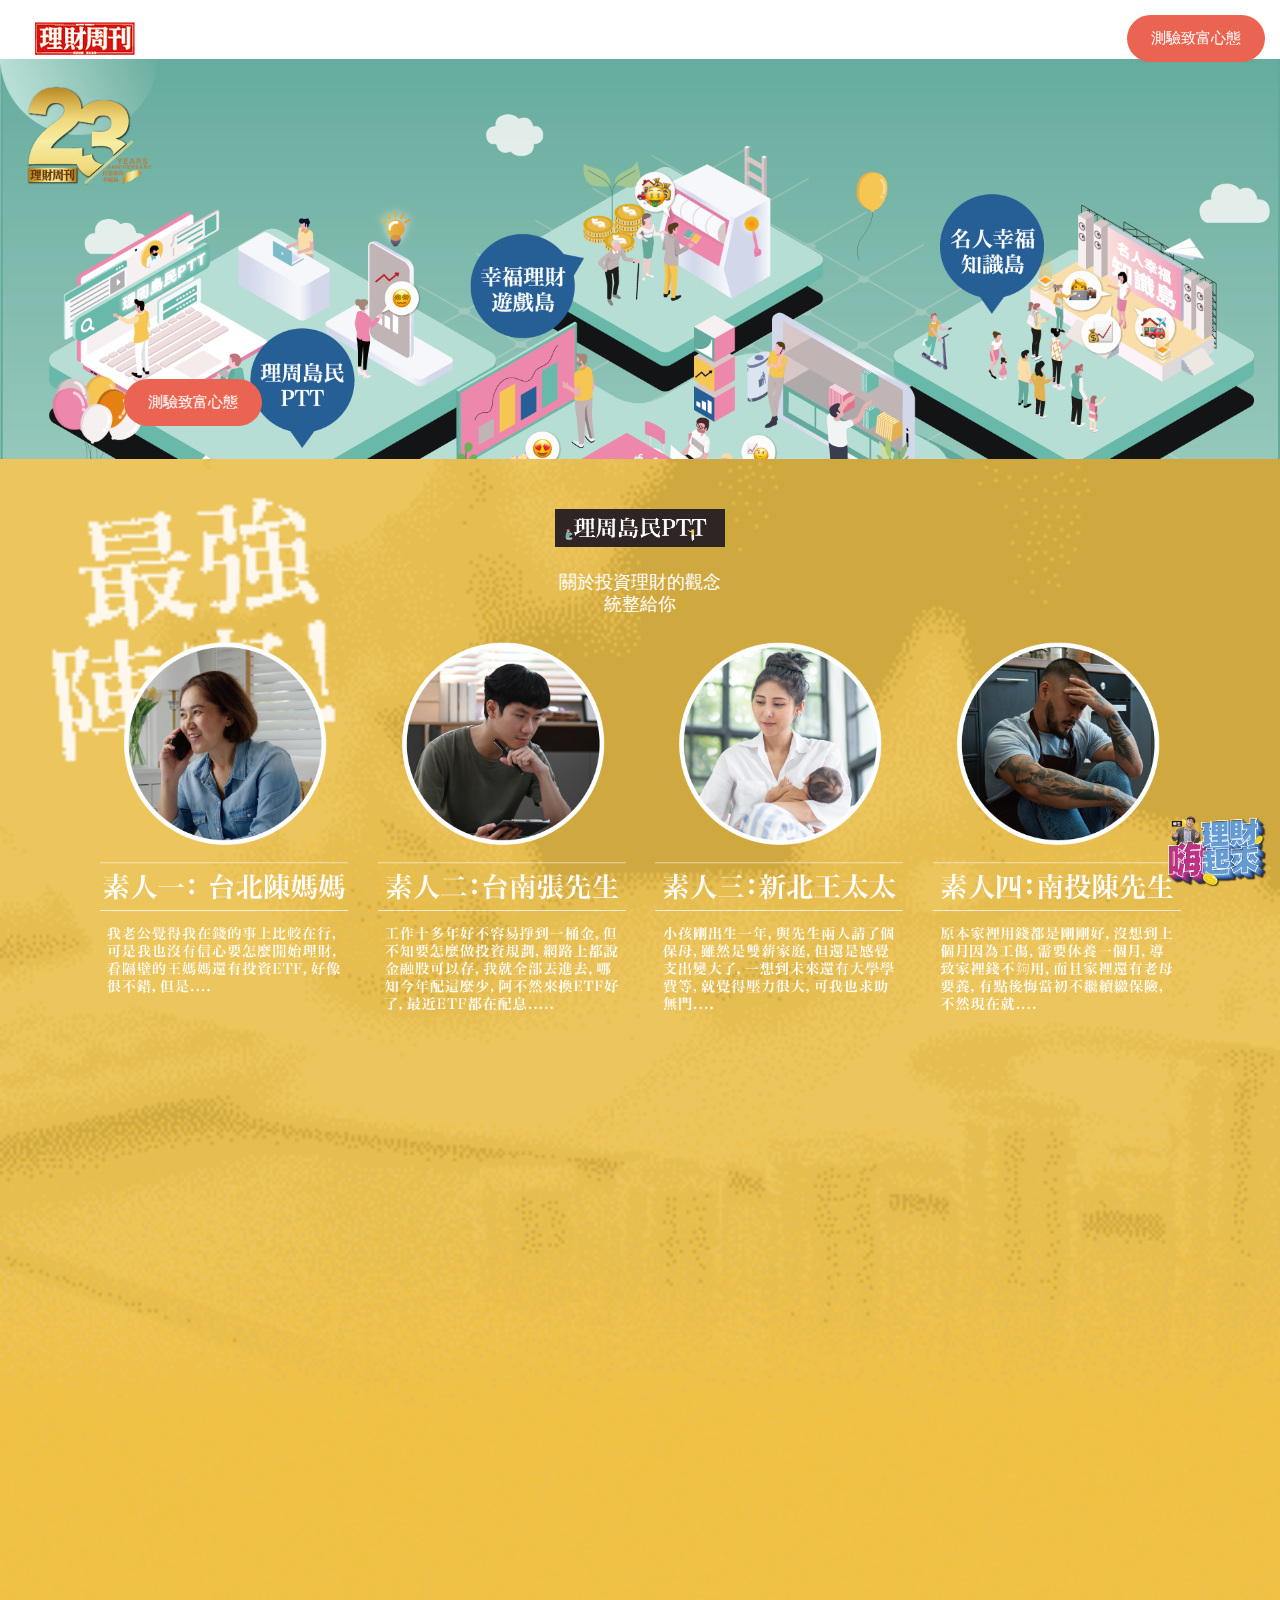
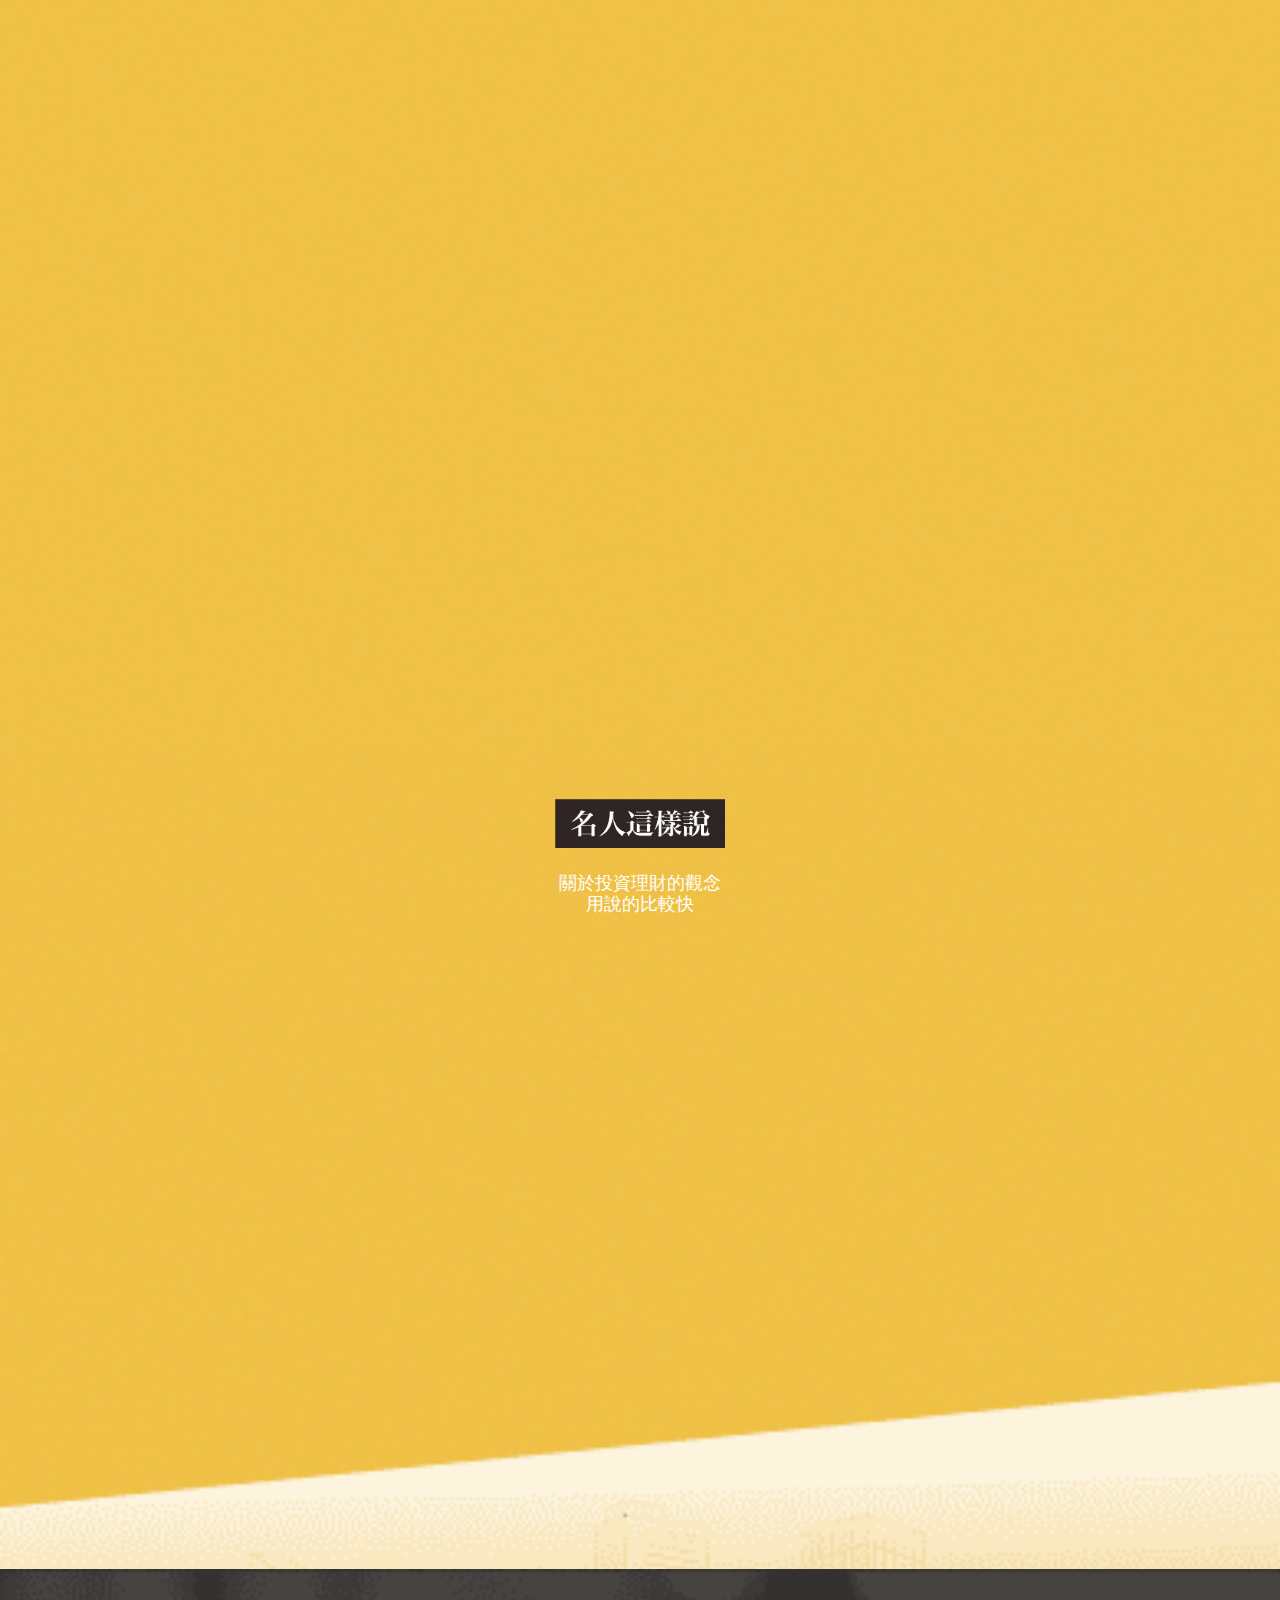
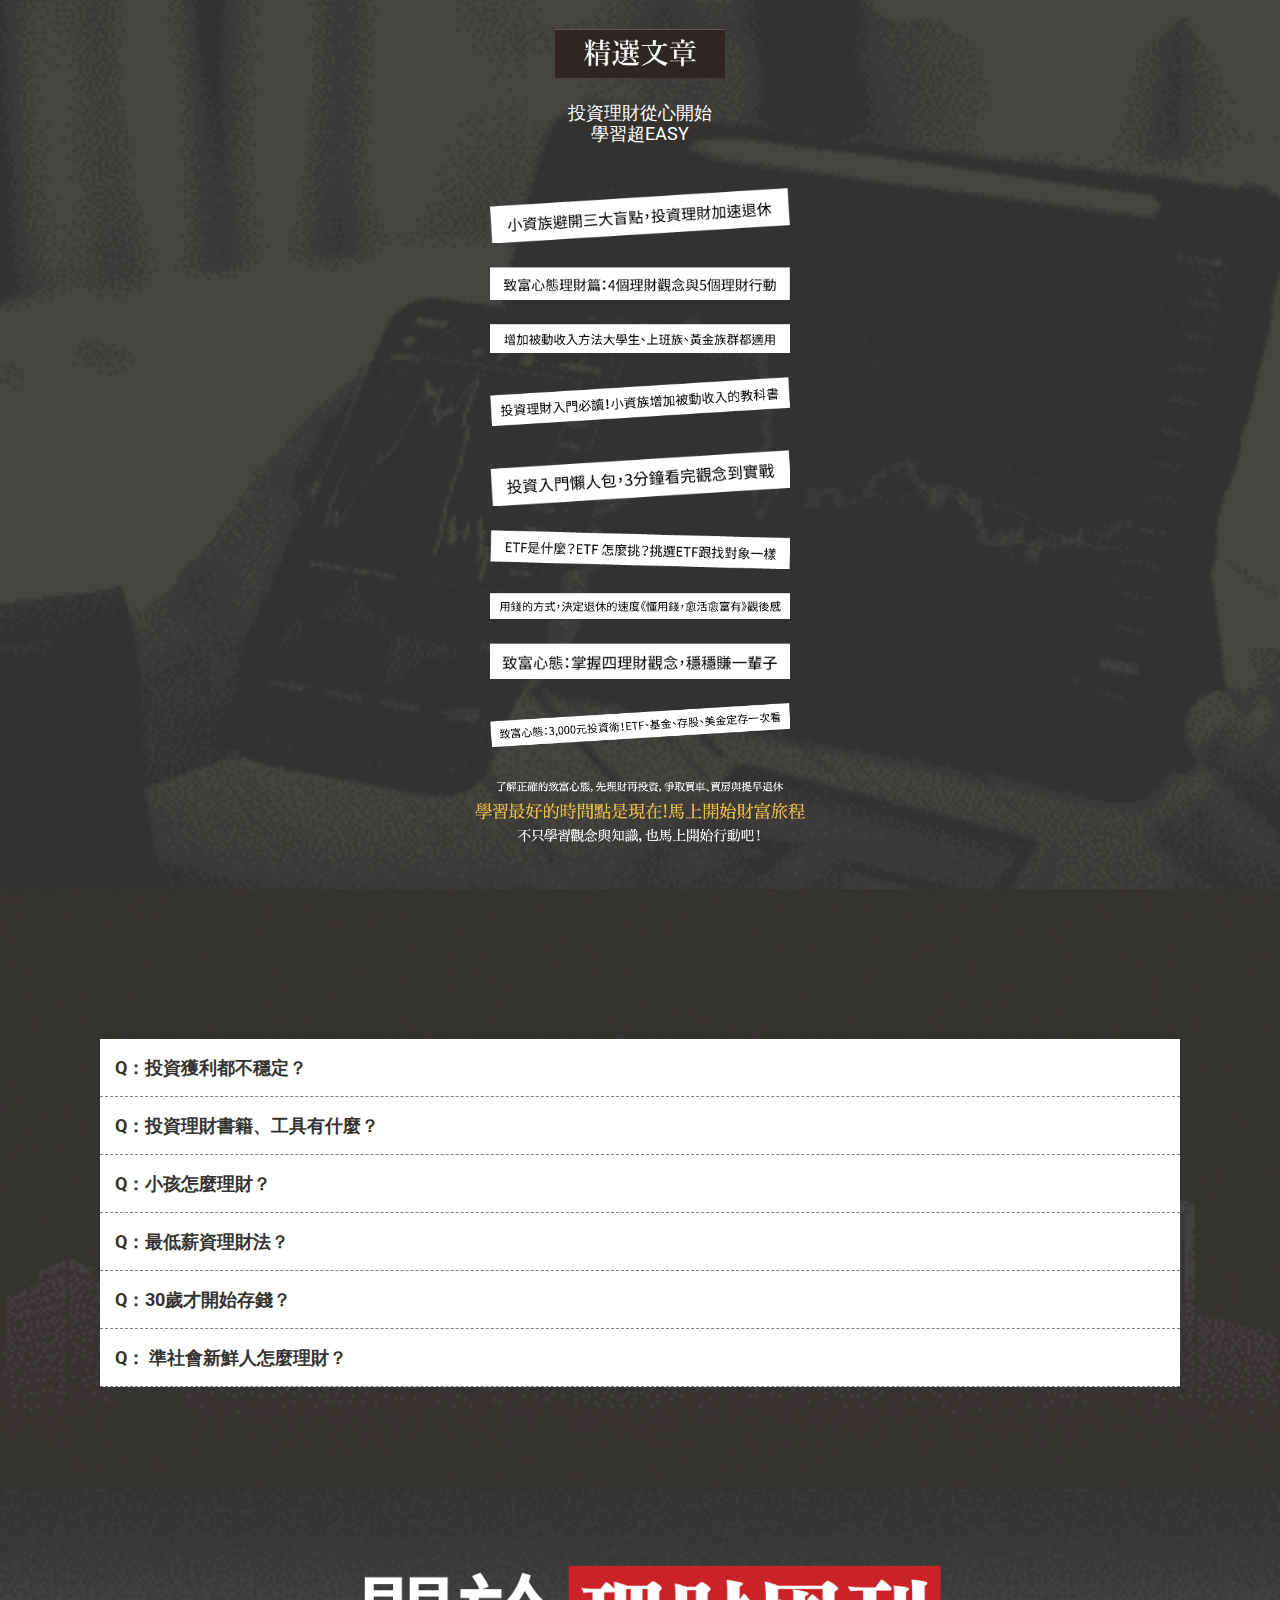
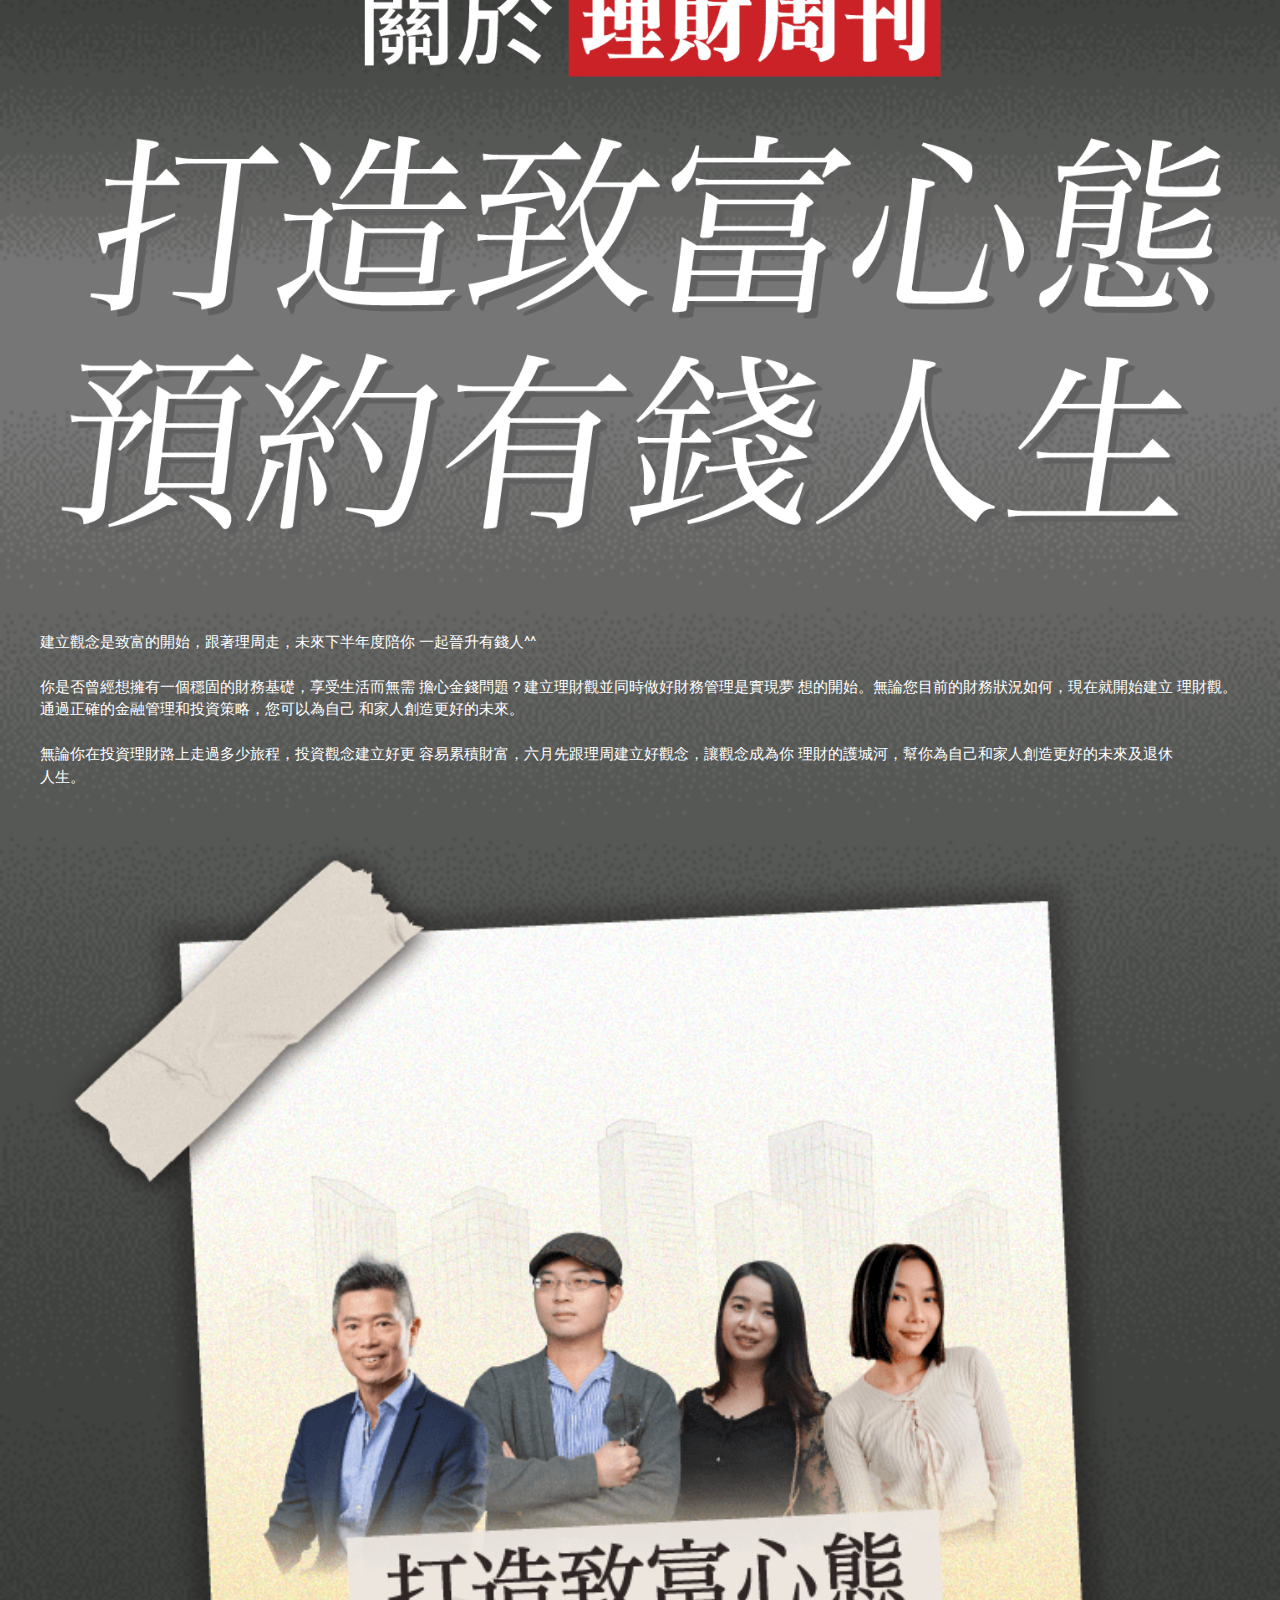
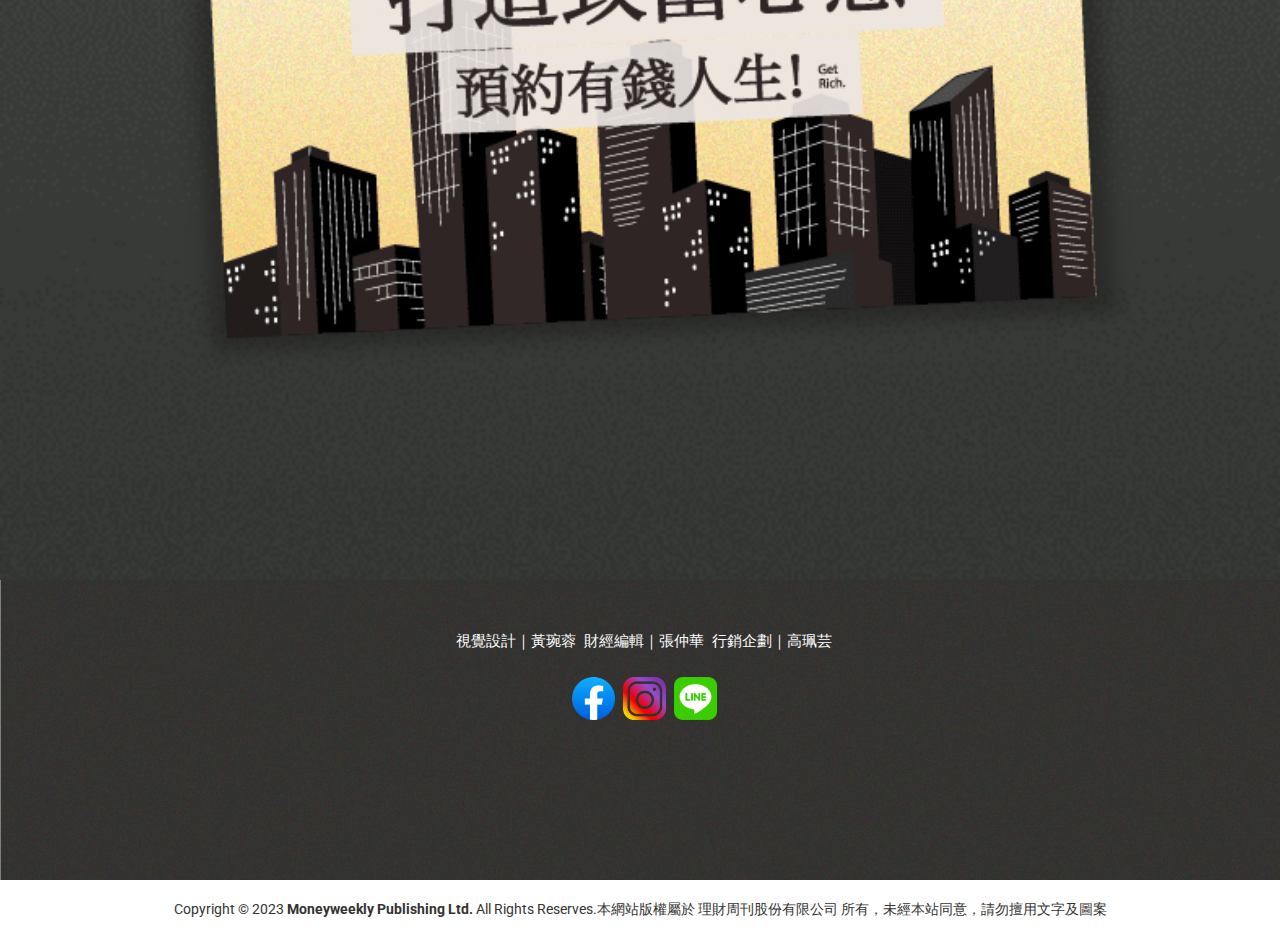
==== 1.html @ 91d164b3 "first commit" ====
<!DOCTYPE html>
<html lang="zxx">

<html lang="zh-Hant-TW">
<head>
   <title>打造致富心態，預約有錢人生｜理財周刊</title>
    <!-- Document Meta
 =====================================-->
 <meta charset="UTF-8">
 <meta http-equiv="content-type" content="text/html; charset=utf-8">
 <meta name="viewport" content="width=device-width, initial-scale=1, maximum-scale=1">
 <meta name="description" content="打造致富心態，跟著理財周刊預約有錢人生！">
 <meta name="keywords" content="致富心態,賺錢,財富,理財周刊,投資,理財,蕾咪,嗚喵,張道麟,綠點財務建築學苑,理財周刊plus,理財嗨起來,華生,財務,被動收入,財務自由,提高收入,加薪,低成本被動收入,賺錢,賺錢方法,2023賺錢,投資,投資理財,Fire族,被動收入類型,主動收入,財務自由,聯盟行銷,股利股息,銀行利息,通貨膨脹,財務自由計算,提早退休,退休金,低門檻,懶人投資法,定期定額,股利,ETF,現金流,Youtube賺錢,IG賺錢,自媒體,財務規劃,稅務規劃,理財周刊+,理財周刊,雜誌,財經雜誌,投資理財,產業動態,個人投資,股市,股票,證券,房地產,財經新聞,LifeStyle,品牌故事,電子雜誌,線上課程,斜槓動起來,沙發樂理財,小資族,買房,黃金,貴金屬,美國,選舉,利率,利息,房子,ETF,NFT,數位藝術,虛擬貨幣,比特幣,乙太幣,bitcoin,Ethereum,以太坊">
 <meta property="og:title" content="打造致富心態，預約有錢人生｜理財周刊">
 <meta property="og:url" content="https://www.moneyweekly.com.tw/richman_2023/">
 <meta property="og:description" content="建立觀念是致富的開始，跟著理財周刊走晉升有錢人！ 現在就開始建立理財觀。通過正確的金融管理和投資策略，為自己和家人創造更好的未來及退休人生。">
 <meta property="og:image" content="">
 <meta property="dable:item_id" content="0">
 <meta property="dable:image" content="">
 <meta property="dable:author" content="">
 <meta property="dable:title" content="打造致富心態，預約有錢人生｜理財周刊">
 <meta property="article:section" content="">
 <meta property="article:published_time" content="">
 <link rel="canonical" href="https://www.moneyweekly.com.tw/richman_2023/">

   <!-- Google tag (gtag.js) GA4 -->
   <script async src="https://www.googletagmanager.com/gtag/js?id=G-JPPWSCTQGX"></script>
   <script>
       window.dataLayer = window.dataLayer || [];
       function gtag() { dataLayer.push(arguments); }
       gtag('js', new Date());
       gtag('config', 'G-JPPWSCTQGX');
   </script>
   <link rel="stylesheet" href="assets/css/animate.css">
   <link rel="stylesheet" href="https://pro.fontawesome.com/releases/v5.10.0/css/all.css"
      integrity="sha384-AYmEC3Yw5cVb3ZcuHtOA93w35dYTsvhLPVnYs9eStHfGJvOvKxVfELGroGkvsg+p" crossorigin="anonymous" />
   <link rel="stylesheet" href="assets/bootstarp/bootstrap.min.css">
   <link rel="stylesheet" href="assets/css/super-classes.css">
   <link rel="stylesheet" href="assets/css/style.css">
   <link rel="stylesheet" href="assets/css/mobile.css">
   <link rel="stylesheet" href="assets/css/custom css.css">
   <link rel="stylesheet" href="assets/css/custom-style.css">
   <link rel="stylesheet" href="assets/css/responsive-tabs.css">


</head>

<body>
   <div class="header-and-banner-con w-100">
      <div class="header-and-banner-inner-con overlay-content">
         <header>
            <div class="container">
               <div class="header-con">
                  <nav class="navbar navbar-expand-lg navbar-light p-0" style="position: fixed; top: 0; left: 0; right: 0; z-index: 999;"
                  >
                     <div class="container-fluid" style="margin-left: 20px; margin-top: 15px;">
                        <a class="navbar-brand" href="https://www.moneyweekly.com.tw/"
                           target="_blank"><img src="assets/image/logo-16.png" 
                              height="auto"></a>
                              <button class="navbar-toggler p-0 collapsed" type="button" data-toggle="collapse" data-target="#navbarSupportedContent" aria-controls="navbarSupportedContent" aria-expanded="false" aria-label="Toggle navigation" style="margin-right: 15px; margin-top: 15px;">
                                 <span class="navbar-toggler-icon"></span>
                              </button>                              
                     <div class="collapse navbar-collapse justify-content-end" id="navbarSupportedContent">
                        <ul class="navbar-nav">
                           <li class="nav-item active">
                              <a class="nav-link text-white p-0" href="#01">打造致富心態<span class="sr-only">(current)</span></a>
                           </li>
                           <li class="nav-item">
                              <a class="nav-link text-white p-0" href="#02">名人專訪</a>
                           </li>
                           <li class="nav-item">
                              <a class="nav-link text-white p-0" href="#03">名人這樣說</a>
                           </li>
                           <li class="nav-item">
                              <a class="nav-link text-white p-0" href="#04">精選文章</a>
                           </li>
                           <li class="nav-item">
                              <a class="nav-link text-white p-0" href="#05">理財大哉問</a>
                           </li>
                        </ul>
                        <br>
                        <a href="https://pse.is/4z6x4c" class=" my-2 my-sm-0 contact-btn">測驗致富心態</a>
                     </div>
                  </nav>
               </div>
            </div>
         </header>         
         <div id="01"></div>
         <section class="banner-main-con-mobile" style="width: 300px; height: 400px;">
            <div class="container1">
                     <a href="https://pse.is/4znhuc" class="contact-btn" style="margin-top: 320px; margin-left: 124px;" target="_blank">
                        測驗致富心態
                     </a>
                  </div>
               </div>
            </div>
         </section>
      </div>
   </div>
   <!---header-and-banner-section-->
   <!---名人專訪-->
   <div id="02"></div>
   <section>
      <div class="slider-con-celebrity-mobile w-100" style="background-image: url('assets/image/banner-overlay-img-celebrity-mobile.png');  background-size: 100vw auto; width: auto; height: 1890px;">
         <div class="container">
            <div class="Cyber-Security-right-heading-con d-flex flex-column align-items-center text-center">
               <img src="assets/image/lil_banner.png" alt="名人專訪" class="img-fluid" style="max-width: 170px;"><br>
               <br>
               <h3>關於投資理財的觀念<br>
                  統整給你
               </h3>
            </div>
            <div class="row wow fadeInUp justify-content-center align-items-center">
               <div class="col-lg-3 col-md-6 col-12">
                  <div class="partner-box text-center mb-lg-0 mb-4">
                     <a href="https://pse.is/4zhzwp" target="_blank">
                     <figure class="mb-0">
                        <img src="assets/image/slider-item-img1.png" alt="" class="slider-item">
                     </figure>
                     </a>
                  </div>
               </div>
               <div class="col-lg-3 col-md-6 col-12">
                  <div class="partner-box text-center mb-lg-0 mb-4">
                     <a href="https://pse.is/4yqb39" target="_blank">
                     <figure class="mb-0">
                        <img src="assets/image/slider-item-img2.png" alt="" class="slider-item">
                     </figure>
                     </a>
                  </div>
               </div>
               <div class="col-lg-3 col-md-6 col-12">
                  <div class="partner-box text-center mb-lg-0 mb-4">
                     <a href="https://pse.is/4ypcfg" target="_blank">
                     <figure class="mb-0">
                        <img src="assets/image/slider-item-img3.png" alt="" class="slider-item">
                     </figure>
                     </a>
                  </div>
               </div>
               <div class="col-lg-3 col-md-6 col-12">
                  <div class="partner-box text-center mb-lg-0 mb-4">
                     <a href="https://www.moneyweekly.com.tw/ArticleData/Info/Article/112412" target="_blank">
                     <figure class="mb-0">
                        <img src="assets/image/slider-item-img4.png" alt="" class="slider-item">
                     </figure>
                     </a>
                  </div>
               </div>
            </div>
         </div>
      </div>
   </section>
   <!---名人專訪完-->
   <!---影片區-->
   <div id="03"></div>
   <section >
      <div class="slider-con-video-mobile w-100" style="background-image: url('assets/image/banner-overlay-img-video-mobile.png');  background-size: 100vw auto; width: auto; height: 820px;">
         <div class="container">
            <div class="Cyber-Security-right-heading-con d-flex flex-column align-items-center text-center">
               <img src="assets/image/lil_banner2.png" alt="名人這樣說" class="img-fluid" style="max-width: 170px;"><br>
               <br>
               <h3>關於投資理財的觀念<br>
                  用說的比較快
               </h3>
            </div>
            <div class="row wow fadeInUp d-flex justify-content-center align-items-center" style="padding-top: 20px;">
               <div class="row justify-content-center">
                  <div class="col hidden-sm wow bounceIn" data-wow-delay="0.2s">
                     <div class="videobox">
                        <div class="video_relative">
                           <iframe width="300" height= auto src="https://www.youtube.com/embed/gr8qdjAROyI"
                              frameborder="0"
                              allow="accelerometer; autoplay; clipboard-write; encrypted-media; gyroscope; picture-in-picture; web-share"
                              allowfullscreen></iframe>
                        </div>
                     </div>
                  </div>
               </div>
            </div>
            <div class="row wow fadeInUp d-flex justify-content-center align-items-center" style="padding-top: 40px;">
               <div class="row justify-content-center">
                  <div class="col hidden-sm wow bounceIn" data-wow-delay="0.2s">
                     <div class="videobox">
                        <div class="video_relative">
                           <iframe width="300" height=auto src="https://www.youtube.com/embed/jJd4Su5HmXY"
                              frameborder="0"
                              allow="accelerometer; autoplay; clipboard-write; encrypted-media; gyroscope; picture-in-picture; web-share"
                              allowfullscreen></iframe>
                        </div>
                     </div>
                  </div>
               </div>
            </div>
            <div class="row wow fadeInUp d-flex justify-content-center align-items-center" style="padding-top: 40px;">
               <div class="row justify-content-center">
                  <div class="col hidden-sm wow bounceIn" data-wow-delay="0.2s">
                     <div class="videobox">
                        <div class="video_relative">
                           <iframe width="300" height=auto src="https://www.youtube.com/embed/4v6PrIXnZOw"
                              frameborder="0"
                              allow="accelerometer; autoplay; clipboard-write; encrypted-media; gyroscope; picture-in-picture; web-share"
                              allowfullscreen></iframe>
                        </div>
                     </div>
                  </div>
               </div>
            </div>
         </div>
      </div>
   </section>
      <!---影片區完-->
      <!---精選文章-->
      <div id="04"></div>
      <section>
         <div class="slider-con-article-mobile w-100" style="background-image: url('assets/image/banner-overlay-img-article-mobile.png');  background-size: 100vw auto; width: auto; height: 920px;">
               <div class="container">
                  <div class="Cyber-Security-right-heading-con d-flex flex-column align-items-center text-center" style="	padding-bottom: 10px; padding-top: 10px;">
                     <img src="assets/image/lil_banner3.jpg" alt="精選文章" class="img-fluid" style="max-width: 170px;"><br>
                     <br>
                     <h3> 投資理財從心開始<br>
                        學習超EASY</h3>
                  </div>
                  <div class="Cyber-Security-right-heading-con d-flex flex-column align-items-center text-center" style="padding-top: 25px;">
                     <a class="article-image" href="https://www.moneyweekly.com.tw/ArticleData/Info/Article/112051" target="_blank">
                        <img src="assets/image/new1.png" alt="新手村" class="img-fluid" style="width: 300px"></a><br>
                        <br>
                     <a class="article-image" href="https://www.moneyweekly.com.tw/ArticleData/Info/Article/112412" target="_blank">
                        <img src="assets/image/new2.png" alt="新手村" class="img-fluid" style="width: 300px"></a><br>
                        <br>
                      <a class="article-image" href="https://www.moneyweekly.com.tw/ArticleData/Info/Article/111719" target="_blank">
                        <img src="assets/image/new3.png" alt="新手村" class="img-fluid" style="width: 300px"></a><br>
                        <br>
                     <a class="article-image" href="https://www.moneyweekly.com.tw/ArticleData/Info/Article/112052" target="_blank">
                        <img src="assets/image/middle1.png" alt="小怪關" class="img-fluid" style="width: 300px"></a><br>
                        <br>
                     <a class="article-image" href="https://www.moneyweekly.com.tw/ArticleData/Info/Article/122784" target="_blank">
                        <img src="assets/image/middle2.png" alt="小怪關" class="img-fluid" style="width: 300px"></a><br>
                        <br>
                     <a class="article-image" href="https://www.moneyweekly.com.tw/ArticleData/Info/Article/112281" target="_blank">   
                        <img src="assets/image/middle3.png" alt="小怪關" class="img-fluid" style="width: 300px"></a><br>
                        <br>
                     <a class="article-image" href="https://www.moneyweekly.com.tw/ArticleData/Info/Article/112420" target="_blank">
                        <img src="assets/image/old1.png" alt="魔王關" class="img-fluid" style="width: 300px"></a><br>
                        <br>
                     <a class="article-image" href="https://www.moneyweekly.com.tw/ArticleData/Info/Article/112630" target="_blank">
                        <img src="assets/image/old2.png" alt="魔王關" class="img-fluid" style="width: 300px"></a><br>
                        <br>
                     <a class="article-image" href="https://www.moneyweekly.com.tw/ArticleData/Info/Article/123100" target="_blank">
                        <img src="assets/image/old3.png" alt="魔王關" class="img-fluid" style="width: 300px"></a><br>
                        <br>
                        <img src="assets/image/banner-overlay-img-article-mobile-word.png" alt="魔王關" class="img-fluid" style="width: 330px">
                  </div>
               </div>
         </div>
      </section>
      <!---精選文章完-->


      <!--大哉問-->
      <div id="05"></div>
      <section>
         <div class="slider-con-question-mobile w-100" style="background-image: url('assets/image/banner-overlay-img-question-mobile.png');  background-size: 100vw auto; width: auto; height: 600px;">
            <div class="container">
               <div class="panel-group accordion-style-01" id="accordion-style" style="padding-top: 50px;">
                  <div class="panel">
                     <div class="panel-heading"> <a data-toggle="collapse" data-parent="#accordion-style"
                           href="#question1" aria-expanded="false" class="collapsed">
                           <div class="panel-title panel-title1" style="color: #343331;" >Q：投資獲利都不穩定？<span class="pull-right"><i
                                    class="ion-android-remove"></i></span> </div>
                        </a> </div>
                     <div id="question1" class="panel-collapse collapse in" aria-expanded="false" role="tablist">
                        <div class="panel-body align-title" style="color: #343331;"><b>投資是長期的資產累積，大賺小賠錢是非常正常的，可以調整心態，只要是在對的道路上，就要繼續堅持。
                           投資獲利不穩定可以透過記錄，來發現問題的原因，買進時原因是什麼？並且每季檢討每項投資，當初買進的原因還在嗎？</b></div>
                     </div>
                  </div>
                  <div class="panel">
                     <div class="panel-heading"> <a data-toggle="collapse" data-parent="#accordion-style"
                           href="#question2" aria-expanded="false" class="collapsed">
                           <div class="panel-title panel-title2" style="color: #343331;" >Q：投資理財書籍、工具有什麼？ <span class="pull-right"><i
                                    class="ion-android-add"></i></span> </div>
                        </a> </div>
                     <div id="question2" class="panel-collapse collapse" aria-expanded="false" role="tablist">
                        <div class="panel-body align-title" style="color: #343331;"><b>可以按照NeKo嗚喵的方法挑書，選擇自己喜歡的書開始學習，此外看理財週刊雜誌、YT節目與官網文章都很棒。
                           但蕾咪提醒我們，不要只學習而不行動。透過月收的10%，開始小額投資吧。</b></div>
                     </div>
                  </div>
                  <div class="panel">
                     <div class="panel-heading"> <a data-toggle="collapse" data-parent="#accordion-style"
                           href="#question3" aria-expanded="false" class="collapsed">
                           <div class="panel-title panel-title3" style="color: #343331;" >Q：小孩怎麼理財？ <span class="pull-right"><i
                                    class="ion-android-add"></i></span> </div>
                        </a> </div>
                     <div id="question3" class="panel-collapse collapse" aria-expanded="false" role="tablist">
                        <div class="panel-body align-title" style="color: #343331;"><b>根據張道麟老師的說法，本質上是支出增加，不諱言地直說不是現在就要給小孩最好的一切，天天補一堆才藝班，而是考慮到未來更長期的支出(大學學費)，現在就開始存錢
                           ，小孩是我們的心頭肉，因此支出增加使生活艱困的同時，也別忘記小孩帶來的心靈富足。</b></div>
                     </div>
                  </div>
                  <div class="panel">
                     <div class="panel-heading"> <a data-toggle="collapse" data-parent="#accordion-style"
                           href="#question4" aria-expanded="false" class="collapsed">
                           <div class="panel-title panel-title4" style="color: #343331;" >Q：最低薪資理財法？ <span class="pull-right"><i
                                    class="ion-android-add"></i></span> </div>
                        </a> </div>
                     <div id="question4" class="panel-collapse collapse" aria-expanded="false" role="tablist">
                        <div class="panel-body align-title" style="color: #343331;"><b>最直接的是透過轉職或更好的工作表現，爭取加薪。同時學習投資理財的觀念，等到累積到一定本金
                           再投入市場進行投資，由於資金有限，因此要特別謹慎選擇投資機會，並確保自身具備足夠的知識儲備。</b></div>
                     </div>
                  </div>
                  <div class="panel">
                     <div class="panel-heading"> <a data-toggle="collapse" data-parent="#accordion-style"
                           href="#question5" aria-expanded="false" class="collapsed">
                           <div class="panel-title panel-title5" style="color: #343331;" >Q：30歲才開始存錢？<span class="pull-right"><i
                                    class="ion-android-add"></i></span> </div>
                        </a> </div>
                     <div id="question5" class="panel-collapse collapse" aria-expanded="false" role="tablist">
                        <div class="panel-body align-title" style="color: #343331;"><b>開始存錢的年紀有點晚，因為隨著年紀增長，風險承受力會逐步下降，可以搭配低風險的金融商品來幫你，
                           例如零存整付、好的儲蓄險等，透過這類型較安全的投資工具幫你存錢，最後鼓勵你，只要開始就不嫌晚。</b></div>
                     </div>
                  </div>
                  <div class="panel">
                     <div class="panel-heading"> <a data-toggle="collapse" data-parent="#accordion-style"
                           href="#question6" aria-expanded="false" class="collapsed">
                           <div class="panel-title panel-title6" style="color: #343331;" >Q： 準社會新鮮人怎麼理財？<span class="pull-right"><i
                                    class="ion-android-add"></i></span> </div>
                        </a> </div>
                     <div id="question6" class="panel-collapse collapse" aria-expanded="false" role="tablist">
                        <div class="panel-body align-title" style="color: #343331;"><b>剛踏入社會的新鮮人，起薪可能不高，但是風險承受能力高，因此可以考慮採用股票7成與債券3成的傳統配置，如果不想選股也可以透過
                           定期定額的購買ETF。不過你可能會發現投資金額不高，因此還需要增加薪水來爭取本金更大，並加速複利。</b></div>
                     </div>
                  </div>
               </div>
            </div>
         </div>
         </div>
      </section>
      <!--大哉問-->
      <!--形象頁-->
      <div id="06"></div>
   <section >
      <div class="slider-con-last w-100" style="background-image: url('assets/image/banner-overlay-img-last-mobile.png'); background-size: 100vw auto; width: auto; height: 100%; display: flex; align-items: center; justify-content: center;">
         <div class="words-mobile" style="color: white; text-align: center;">
            <img class="mx-2" src="assets/image/banner-overlay-img-last-mobile-title.png" width="100%" style="padding-top: 40px;">
            <h7 style="font-size: 15px; display: inline-block; text-align: left; padding-top: 40px;">
               建立觀念是致富的開始，跟著理周走，未來下半年度陪你
               一起晉升有錢人^^<br>
               <br>
               你是否曾經想擁有一個穩固的財務基礎，享受生活而無需
               擔心金錢問題？建立理財觀並同時做好財務管理是實現夢
               想的開始。無論您目前的財務狀況如何，現在就開始建立
               理財觀。通過正確的金融管理和投資策略，您可以為自己
               和家人創造更好的未來。<br>
               <br>
               無論你在投資理財路上走過多少旅程，投資觀念建立好更
               容易累積財富，六月先跟理周建立好觀念，讓觀念成為你
               理財的護城河，幫你為自己和家人創造更好的未來及退休<br>
               人生。<br>
            </h7>
            <img class="mx-2" src="assets/image/banner-overlay-img-last-photo.png" width="100%" style="padding-top: 40px;">
         </div>
      </div>
      
   </section>
   <!--形象頁完-->
      <!--製作團隊-->
      <div class="slider-con-team-mobile w-100" style="background-image: url('assets/image/banner-overlay-img-team.png');  background-size: 100vw auto; width: auto; height: 300px;">
         <div class="col-12 text-center d-md-flex justify-content-center">
            <p class="fw-bold mx-2" style="color: white; font-size: 15px;">視覺設計｜黃琬蓉</p>
            <p class="fw-bold mx-2" style="color: white; font-size: 15px;">財經編輯｜張仲華</p>
            <p class="fw-bold mx-2" style="color: white; font-size: 15px;">行銷企劃｜高珮芸</p>
         </div>
         <div class="col-12 text-center d-md-flex justify-content-center mt-2">
            <a href="https://www.facebook.com/moneyweekly.tw/"><img class="mx-2" src="assets/image/icon-FB.png"
                  width="43" height="43" alt="" /></a>
            <a href="https://www.instagram.com/moneyweekly.ig/?igshid=i46z4zzxkr5i"><img class="mx-2"
                  src="assets/image/icon-ig.png" width="43" height="43" alt="" /></a>
            <a href="https://lin.ee/Q0VwsSQ"><img class="mx-2"
                     src="assets/image/icon-line.png" width="43" height="43" alt="" /></a>
         </div>
      </div>
      <!--製作團隊完-->
      <!--浮動式廣告-->
      <div class="fixed-icon-area">
         <a class="advertisement" href="https://www.youtube.com/watch?v=4v6PrIXnZOw" target="_blank">
            <img src="assets/image/ad1.png" width="100">
         </a>
      </div>
      </div>
      </div>
      </div>
   </section>

   <!-- weight-footer-section -->
   <section>
      <div class="footer-con">
         <div class="container overlay-content">
            <div class="row">
               <div class="col-lg-12">
                  <div class="footer-con text-center">
                     <p class="copyright-info text-center">
                        Copyright &copy; 2023 <a href="#" style="color: #343331;"><b>Moneyweekly Publishing Ltd.</b></a> All Rights Reserves.本網站版權屬於
                        理財周刊股份有限公司 所有，未經本站同意，請勿擅用文字及圖案
                     </p>
                  </div>
               </div>
            </div>
         </div>
      </div>
   </section>
   <!-- weight-footer-section -->
   <script src="assets/js/wow.js"></script>
   <script>
      new WOW().init();
   </script>
   <script src="assets/js/jquery-3.6.0.min.js"> </script>
   <script src="assets/js/popper.min.js"> </script>
   <script src="assets/js/bootstrap.min.js"> </script>
   <script src="assets/js/custom-script.js"> </script>
   <script src="assets/js/tabs/js/responsive-tabs.min.js" type="text/javascript"></script>
</body>

</html>
---- assets/css/super-classes.css ----
h1{
    font-size: 66px;
    color: #22202a;
    line-height: 83px;
    font-weight: 900;
}
p{
    font-size: 18px;
    color: #2a282c;
}
h2{
    font-size: 48px;
    line-height: 48px;
    font-weight: 900;
    color: #fff;
}
h3{
    font-size: 18px;
    color: #ffff;
    text-transform: uppercase;
    font-weight: normal;
}
.contact-btn{
    padding: 12px 24px 12px 24px;
    background-color: #eb6452;
    font-size: 15px;
    font-weight: 500;
    border-radius: 29px;
    color: #ffff;
    display: inline-block;
}
.contact-btn:hover{
    background:none;
    color: var(--primary--color);
    box-shadow: 0 0 0 1px inset var(--accent);
}
.overlay-content{
    position: relative;
    z-index: 1;
}
.dots-left-img, .dots-right-img {
    position: relative;
}
.dots-left-img::after{
    content: "";
    background: url(../image/dots-img.png) no-repeat center right;
    position: absolute;
    width: 100%;
    height: 100%;
    top: 0;
    right: 0;
}
.dots-right-img::before {
    content: "";
    background: url(../image/service-dots-img.png) no-repeat left center;
    width: 100%;
    height: 100%;
    position: absolute;
    top: 0;
    left: 0;
}
.bg-overly-img{
    position: relative;
}
.bg-overly-img:after{
    content: "";
    background:url(../image/overly-img.png) no-repeat center;
    background-size: cover;
    position: absolute;
    width: 100%;
    height: 100%;
    top: 0;
}
.list li i{
    position: absolute;
    left: -28px;
    color: var(--secondary--color);
    top: 7px;
}
.slider-item{
    height: 400px;
}
---- assets/css/style.css ----
/*------------------------------------------------------------------
[Master Stylesheet]

Project:    cyber jet
first change:    05/01/2022
-------------------------------------------------------------------*/
/*------------------------------------------------------------------
[Table of contents]

1. Body
2. Header / #header
3. Navigation / #navbar
4. banner section / #banner
5. slider section / #slider
6. information section / #information
7. Effective section / #Effective 
8. Cyber Security section/ #Cyber Security
9. service section / #service
10. Pricing section / #Pricing
11. blog section / #blog
12. get start section / #get start
13. tabs section  / #tabs-section
14. Pricing page css / #Pricing page
15. contact page css / #contact page
16. team page css / #team page css
17. form section / #form
18. weight footer section / #weight footer
19. footer section / #footer
-------------------------------------------------------------------*/
/*------------------------------------------------------------------
# [Color codes]

# primary color: #ffffff
# secondary color: ##0ad3ef
# text color: #eb6452
# accent: #0ad3ef
# blue color:#091650
# light blue color :#122062
# */
/*------------------------------------------------------------------
[Typography]

Body copy:     'Roboto', sans-serif;

-------------------------------------------------------------------*/
@import url('https://fonts.googleapis.com/css2?family=Roboto:wght@400;500;700&display=swap');
@import url('https://fonts.googleapis.com/css2?family=Oswald:wght@500&family=Roboto&display=swap');
@import url('https://fonts.googleapis.com/css2?family=Barlow&family=Oswald:wght@500&family=Roboto&display=swap');
body{
    font-family: 'Roboto', sans-serif;
}
*{
    margin: 0;
    padding: 0;
    box-sizing: border-box;
}
:root{
    --primary--color: #d05646;
    --secondary--color:#edbf13;
    --text-color:#eb6452;
    --accent:#d05646;
    --blue-color:#eb6452;
    --light-blue-color:#edbf13;
  }
/*header-and-banner-sectrion*/
/*navbar-start*/
.nav-item{
    padding: 0 27px;
}
.nav-link{
    font-size: 18px;
    font-weight: 400;
    font-weight: bold;
}
.nav-link:hover{
    color: var(--accent) !important;
}
.header-con .form-inline a{
    text-decoration: none;
}
.nav-item:last-child{
    margin-right: 33px;
}
/*computer*/
/*navbar-start*/
.header-and-banner-con {
    background-color: var(--white-color);
    position: relative;
}

.header-and-banner-con::after {
    content: "";
    background: url(../image/banner-overlay-img.png) no-repeat center;
    background-size: 100% auto; /* Adjusted property */
    width: 100vw;
    height: calc(100vw * (1280 / 1920)); /* Adjusted property */
    position: absolute;
    top: 59px;
}

.header-and-banner-con {
    padding-top: 59px;
}

/*名人專訪*/
.slider-con-celebrity{
    position: relative;
}
.slider-con-celebrity::after {
    background-image: url(../image/banner-overlay-img-celebrity.png) no-repeat center  !important;
    background-size: cover;
    background-repeat: no-repeat;
    width: 100%;
    height: 100%;
    position:absolute;
    top: 0;
  }
.slider-con-celebrity{
    padding-top: 100px;
}
/*名人跟你說*/
.slider-con-celebrity{
    position: relative;
}
.slider-con-celebrity::after {
    background-image: url(../image/banner-overlay-img-video.png) no-repeat center  !important;
    background-size: cover;
    background-repeat: no-repeat;
    width: 100%;
    height: 100%;
    position:absolute;
    top: 0;
  }
.slider-con-celebrity{
    padding-top: 100px;
}
/*精選文章*/
.slider-con-article{
    position: relative;
}
.slider-con-article::after {
    background-image: url(../image/banner-overlay-img-article.png) no-repeat center  !important;
    background-size: cover;
    background-repeat: no-repeat;
    width: 100%;
    height: 100%;
    position:absolute;
    top: 0;
  }
.slider-con-article{
    padding-top: 100px;
}
/*大哉問*/
.slider-con-question{
    position: relative;
}
.slider-con-question::after {
    background-image: url(../image/banner-overlay-img-question.png) no-repeat center  !important;
    background-size: cover;
    background-repeat: no-repeat;
    width: 100%;
    height: 100%;
    position:absolute;
    top: 0;
  }
  .slider-con-question{
    padding-top: 100px;
}
/*製作團隊*/
.slider-con-team{
    position: relative;
}
.slider-con-team::after {
    background-image: url(../image/banner-overlay-img-team.png) no-repeat center  !important;
    background-size: cover;
    background-repeat: no-repeat;
    width: 100%;
    height: 100%;
    position:absolute;
    top: 0;
  }
  .slider-con-team{
    padding-top: 100px;
}
/*mobile*/
/*navbar-start*/
.header-and-banner-con-mobile{
    background-color: var(--white-color);
    position: relative;
}
.header-and-banner-con-mobile::after{
    content: "";
    background: url(../image/banner-overlay-img-mobile.png) no-repeat center;
    background-size: cover;
    width: 100vw;
    position:absolute;
    top: 0;
}
.header-and-banner-con-mobile{
    padding-top: 60px;
}
/*名人專訪*/
.slider-con-celebrity-mobile{
    position: relative;
}
.slider-con-celebrity-mobile::after {
    background-image: url(../image/banner-overlay-img-celebrity-mobile.png) no-repeat center  !important;
    background-size: cover;
    background-repeat: no-repeat;
    width: 100%;
    height: 100%;
    position:absolute;
    top: 0;
  }
  .slider-con-celebrity-mobile{
    padding-top: 50px;
}
/*名人跟你說*/
.slider-con-video-mobile{
    position: relative;
}
.slider-con-video-mobile::after {
    background-image: url(../image/banner-overlay-img-video-mobile.png) no-repeat center  !important;
    background-size: cover;
    background-repeat: no-repeat;
    width: 100%;
    height: 100%;
    position:absolute;
    top: 0;
  }
.slider-con-video-mobile{
    padding-top: 50px;
}
/*精選文章*/
.slider-con-article-mobile{
    position: relative;
}
.slider-con-article-mobile::after {
    background-image: url(../image/banner-overlay-img-article-mobile.png) no-repeat center  !important;
    background-size: cover;
    background-repeat: no-repeat;
    width: 100%;
    height: 100%;
    position:absolute;
    top: 0;
  }
.slider-con-article-mobile{
    padding-top: 50px;
}
/*大哉問*/
.slider-con-question-mobile{
    position: relative;
}
.slider-con-question-mobile::after {
    background-image: url(../image/banner-overlay-img-question-mobile.png) no-repeat center  !important;
    background-size: cover;
    background-repeat: no-repeat;
    width: 100%;
    height: 100%;
    position:absolute;
    top: 0;
  }
  .slider-con-question-mobile{
    padding-top: 100px;
}
/*製作團隊*/
.slider-con-team-mobile{
    position: relative;
}
.slider-con-team-mobile::after {
    background-image: url(../image/banner-overlay-img-team-mobile.png) no-repeat center  !important;
    background-size: cover;
    background-repeat: no-repeat;
    width: 100%;
    height: 100%;
    position:absolute;
    top: 0;
  }
  .slider-con-team-mobile{
    padding-top: 50px;
}
/*banner-section-start*/
.banner-heading h1 {
    margin-bottom: 14px;
}
.banner-right-con{
    position: relative;
    right: 18%;
    top: -8px;
}
.contact-banner-btn:hover{
    box-shadow: 0 0 0 1px inset #ecba1f !important;
}
.banner-content P{
    color: #f1b6b0;
}
.banner-main-con{
    padding-top: 590px;
    padding-left: 400px;
    overflow: hidden;
}
.banner-heading h1{
    margin-bottom: 14px;
}
.banner-content p{
    margin-bottom: 38px;
    margin-right: 36px;
}
.banner-btn a{
    text-decoration: none;
}
.contact-banner-btn{
    background: #f1b6b0;
    margin-left: 12px;
}

/*banner-section-end*/
/*header-and-banner-sectrion*/
/*slider-section*/
.slider-con{
    background:transparent;
    padding-top: 70px;
    padding-bottom: 93px;
    overflow: hidden;
}
.partner-box{
    background: transparent;
    width: 100%;
}
.slider-heading h2{
    margin-bottom: 40px;
}
.partner-box:hover{
    background:none;
}
.partner-box:hover figure img{
    transition: transform 0.5s  ease-in-out;
}
/*slider-section*/
/*information-main-section*/
.informationmain-con{
    background: var(--white-color);
    padding-top:90px;
    padding-bottom:120px;
    position: relative;
    overflow: hidden;
}
.informationmain-right-con{
    padding-top: 30px;
}
.informationmainleft-sec-img img{
    margin-left: -115px;
}
.informationmain-right-heading h2{
    line-height: 62px;
    margin-bottom: 18px;
}
.informationmain-right-heading h5{
    margin-bottom: 14px;
}
.informationmain-right-content p{
    margin-bottom: 24px;
}
.informationmain-right-content ul li{
    position: relative;
    list-style: none;
    margin-left: 27px;
    font-size: 18px;
    line-height: 32px;
    color: var(--text-color);
}
/*information-main-section*/
/*Effective-section*/
.Effective-con{
    background:#122062 ;
    padding: 120px 0;
    overflow: hidden;
}
.Effective-sec-heading h2{
    padding: 0 100px 0 90px;
    line-height: 56px;
    margin-bottom: 36px;
}
.Effective-sec-item{
    background: #16256e;
    padding:45px 30px 32px 30px;
    border-radius: 15px;
    border: 1px solid transparent;
}
.Effective-sec-item img{
    transition: transform 0.5s  ease-in-out;
}
.Pricing-box-con img{
    transition: transform 0.5s  ease-in-out;
}
.tab-sec-img img{
    transition: transform 0.5s  ease-in-out;
}
#tsum-tabs [id^="tab"] + label img{
    transition: transform 0.5s  ease-in-out;
}
.Effective-sec-item:hover figure img,
.partner-box:hover figure img,
.Pricing-box-con:hover figure img,
.tab-sec-img img:hover,
#tsum-tabs [id^="tab"]:hover + label img
{
    transform: translateY(-10px);
}
.Effective-sec-item-img figure,
#tsum-tabs label img{
    margin-bottom: 11px;
}
.Effective-sec-item:hover{
    border-color: var(--accent);
}
.Effective-sec-heading h5{
    margin-bottom: 18px;
}
.Effective-sec-item-title h4,
.Effective-sec-item-title span{
    font-size: 19px;
    line-height: 28px;
    color: var(--primary--color);
    padding: 14px 70px 11px 0;
    letter-spacing: 0.5px;
}
.Effective-sec-item-title p{
    line-height: 26px;
}
.Effective-link a{
    text-decoration: none;
    margin-top: 50px;
}
/*Effective-section*/

/*service-main-con*/
.service-main-con {
    position: relative;
    overflow: hidden;
}
.service-main-left-top-con{
    padding-right: 20px;
}
.service-main-left-top-con{
    background: var(--blue-color);
}
.service-main-left-con{
    padding: 120px 0;
}
.service-skill-sttaf-con{
    margin-top: 40px;
}
.service-main-right-con{
    background: url(../image/service-right-bg-img.png) no-repeat center right;
    background-size: cover;
    height: 100%;
}
.service-main-left-con h2{
    line-height: 60px;
    margin-bottom: 20px;
}
.service-main-left-con h5{
    margin-bottom: 16px;
}
.service-main-left-con p{
    margin-bottom: 14px;
}
.service-box-content{
     position: absolute;
    z-index: 1;
    right: 0;
    bottom: 0; 
    background: var(--accent);
    padding: 47px 43px 48px 42px;
    width: 25%;
    border-top-left-radius: 15px;
    color: var(--primary--color);
}
.service-left-con h2{
    line-height: 60px;
    margin-bottom: 20px;
}
.service-box-content figure{
    margin-bottom: 22px;
}
.service-box-content h6{
    font-size: 20px;
    line-height: 20px;
    margin-bottom: 10px;
}
.service-box-content p{
    line-height: 26px;
    color: var(--primary--color);
    margin-bottom: 18px;
}
.service-box-content a{
    text-decoration: none;
    font-size: 18.5px;
    line-height: 18px;
    color: var(--primary--color);
}
.service-box-content a .fas{
    font-size: 14px;
}
.service-left-con h5{
    font-size: 18.5px;
    margin-bottom: 17px;
}
.service-left-con p:nth-child(3){
    margin-bottom: 12px;
}
.service-left-con p:last-child{
    padding-right: 22px;
    margin-bottom: 40px;
}
.service-skill-sttaf-item-title{
    width: 128px;
    height: 128px;
}
.service-skill-sttaf-item-con{
    color: var(--primary--color);
}
.service-skill-sttaf-item-title h4{
    font-size: 36px;
    font-family: 'Oswald', sans-serif;
}
.service-skill-sttaf-item-heading h3{
    font-size: 20px;
    font-weight: 900;
    margin-top: 26px;
}
.service-box-content a:hover{
    color:var(--light-blue-color);
}
.circle-wrap {
    width: 128px;
    height: 128px;
      border:2px solid #26388a;
      border-radius: 50%;
  }

  .circle-wrap .circle .mask,
  .circle-wrap .circle .fill {
      width: 128px;
      height: 128px;
      position: absolute;
      border-radius: 50%;
      top: 0;
  }

  .circle-wrap .circle .mask {
      clip: rect(0px, 150px, 150px, 74px);
  }

  .circle-wrap .circle .mask .fill {
      clip: rect(0px, 75px, 150px, 0px);
      border:2px solid #09d2ee;
  }

  .circle-wrap.firstPercentage .circle .mask.full,
  .circle-wrap.firstPercentage .circle .fill {
      animation: firstPercentage ease-in-out 4s forwards;
  }

  .circle-wrap.secondPercentage .circle .mask.full,
  .circle-wrap.secondPercentage .circle .fill {
      animation: secondPercentage ease-in-out 4s forwards;
  }

  .circle-wrap.thirdPercentage .circle .mask.full,
  .circle-wrap.thirdPercentage .circle .fill {
      animation: thirdPercentage ease-in-out 4s forwards;
  }
  @keyframes firstPercentage {
      0% {
          transform: rotate(0deg);
      }
      100% {
          transform: rotate(160deg);
      }
  }

  @keyframes secondPercentage {
      0% {
          transform: rotate(0deg);
      }
      100% {
          transform: rotate(140deg);
      }
  }

  @keyframes thirdPercentage {
      0% {
          transform: rotate(0deg);
      }
      100% {
          transform: rotate(130deg);
      }
  }

  @keyframes fadeIn {
      0% {
          opacity: 0;
      }
      100% {
          opacity: 1;
      }
  }
.static-txt{
    font-size: 22px;
    top: -5px;
    right: -8px;
    line-height: 22px;
}
.static-txt2{
    font-size: 36px;
    line-height: 28px;
    font-family: 'Oswald', sans-serif;
}
/*service-main-con*/
/*Pricing-con*/
.Pricing-con{
    background:var(--blue-color);
    padding: 120px 0;
    position: relative;
    overflow: hidden;
}
.Pricing-box-con{
    background: #16256e;
    border-radius: 15px;
    padding: 52px 45px 60px 45px;
    border: 1px solid transparent;
}
.Pricing-box-con:hover{
    border-color: var(--accent);
}
.Pricing-title h2{
    margin-bottom: 40px;
}
.Pricing-box-link a{
    padding: 12px 33px 10px 33px;
    text-decoration: none;
}
.Pricing-box-heading h4{
    font-size: 20px;
    line-height: 20px;
    margin-bottom: 20px;
    color: var(--primary--color);
}
.Pricing-box-heading h2{
    margin-bottom: 12px;
    color: var(--accent);
    font-family: 'Oswald', sans-serif;
}
.Pricing-box-img figure{
    margin-bottom: 38px;
    margin-left: 10px;
}
.Pricing-box-heading p{
    margin-bottom: 19px;
    font-size: 16px;
    line-height: 26px;
}
.Pricing-box-list ul{
    margin-bottom: 26px;
}
.Pricing-box-list ul li{
    font-size: 18px;
    line-height: 34px;
    color: #7c8cce;
    position: relative;
    margin-left: 30px;
}
/*Pricing-con*/
/*blog-post-con*/
.blog-post-con{
    background: var(--blue-color);
    padding-bottom: 174px;
    overflow: hidden;
}
.blog-post-heading h5{
    margin-bottom: 22px;
}
.blog-post-heading h2{
    margin-bottom: 39px;
}
.blog-post-item-title a{
    text-decoration: none;
}
.blog-post-item-title a h4{
    font-size: 28px;
    line-height: 39px;
    color: var(--primary--color);
    padding-right: 94px;
}
.blog-post-item-title h6{
    font-size: 16px;
    line-height: 26px;
    color: #c4c3c3;
    margin-bottom: 11px;
}
.blog-post-item-title-link{
    font-size: 18px;
    color: var(--primary--color);
}
.blog-post-item-title-link:hover{
    color: var(--accent);
}
.blog-post-item-img{
    position: relative;
}
.blog-post-item-title{
    position: absolute;
    bottom: 35px;
    left: 44px;
}
.blog-post-item-title-link i{
    font-size: 14px;
}
.blog-post-item-img a figure img {
    transition: all .4s ease;
}
.blog-post-item{
    overflow: hidden;
    border-radius: 8px;
}
.blog-post-item .blog-post-item-img a figure img:hover {
    transform: scale(1.05) rotate(2deg);
}
/*blog-post-con*/
/*get-start-con*/
.get-start-con{
    background: #122062;
    padding: 120px 0;
}
.get-start-title h1{
    padding: 0 150px;
    margin-bottom: 30px;
}
.get-start-link a{
    text-decoration: none;
    padding: 15px 50px 14px 50px;
}
/*get-start-con*/
/*form-main-con*/
.form-main-con{
    background: var(--blue-color);
    padding: 120px 0;
    overflow: hidden;
}
.form-title-con h2{
    margin-bottom: 44px;
}
.form-inner-con input,
.form-inner-con textarea{
   width: 100%;
    border: 1px solid #1f327c;
    background: transparent;
    padding: 10px 24px 10px 22px;
    border-radius: 6px;
    font-size: 16px;
    line-height: 36px;
    color: var(--primary--color);
}
.form-inner-con input:hover,
.form-inner-con textarea:hover{
    border-color: var(--accent);
}
.form-inner-con input:focus,
.form-inner-con textarea{
    outline: none;
    background: none;
}
.form-inner-con input::placeholder,
.form-inner-con textarea::placeholder{
    font-size: 16px;
    color: #f1b6b0;
}
.form-inner-con textarea{
    margin:30px 0 44px 0;
    height: 140px;
    resize: none;
}
.form-inner-con button{
    padding: 15px 56px 14px 57px;
    border: none;
    cursor: pointer;
}
.Map-main-con{
    overflow: hidden;
}
/*form-main-con*/
/*weight-footer-main-con*/
.weight-footer-main-con{
    background: #122062;
    overflow: hidden;
}
.weight-footer-item-con{
    padding: 112px 0;
}
.weight-footer-item-img figure{
    margin-bottom: 24px;
}
.weight-footer-item-title h3{
    font-size: 20px;
    line-height: 28px;
    color: var(--primary--color);
    margin-bottom: 18px;
}
.weight-footer-item-form-input input{
    width: 88%;
    background: transparent;
    border: none;
    font-size: 16px;
    line-height: 36px;
    color: var(--primary--color);
}
.weight-footer-item-form-input input:focus{
    outline: none;
}
.weight-footer-item-form-input input::placeholder{
    font-size: 16px;
    color: #7c8cce;
}
.weight-footer-item-form-input{
    border: 1px solid #1f327c;
    border-radius: 6px;
    padding: 10px 16px 10px 22px;
    margin-bottom: 18px;
}
.weight-footer-item-form-input button{
    background: transparent;
}
.weight-footer-item-form-input button:focus{
    outline: none;
}
.weight-footer-item-form-input:hover{
    border-color: var(--accent);
}
.weight-footer-item-link a{
    text-decoration: none;
}
.weight-footer-item-link ul li,
.weight-footer-item-content p{
    line-height: 30px;
    margin-bottom: 10px;
    font-size: 16px;
    color: var(--text-color);
}
.weight-footer-item-link ul li a{
    color: var(--text-color);
}
.weight-footer-item-content p{
    padding-right: 24px;
    margin-bottom: 7px;
}
.social-icon-list li{
    margin-top: 10px;
    margin-right:20px;
}
.weight-footer-item-content a i{
    font-size: 13px;
    color: #ec6157;
}
.checkbox-details,
.footer-con p{
    font-size: 14px;
    color: #343331;
}

.footer-con p{
    margin: 19px 0;
}
.weight-footer-item-link a p:hover,
.weight-footer-item-content a i:hover{
    color: var(--accent);
}
.weight-footer-item-link{
    display: inline-block;
}
.form-group input {
    display: none;
  }  
  .form-group label {
    position: relative;
  }  
  .form-group label:before {
    content:'';
    -webkit-appearance: none;
    background-color: transparent;
    border: 2px solid var(--accent);
    box-shadow: 0 1px 2px rgba(0, 0, 0, 0.05), inset 0px -15px 10px -12px rgba(0, 0, 0, 0.05);
    padding: 8px;
    display: inline-block;
    position: relative;
    vertical-align: middle;
    cursor: pointer;
    margin-right: 10px;
    border-radius: 4px;
  }
  .weight-footer-item-form-input button{
      cursor: pointer;
  }
  .form-group input:checked + label:after {
    content: '';
    display: block;
    position: absolute;
    top: 2px;
    left: 7px;
    width: 6px;
    height: 14px;
    border: solid var(--accent);
    border-width: 0 2px 2px 0;
    transform: rotate(45deg);
  }
  .weight-footer-item1{
      margin-top: 7px;
  }
/*weight-footer-main-con*/
/*about-page-css*/
/*about-page-banner*/
.about-page-banner-title h1{
    margin-bottom: 16px;
}
.about-page-banner-title p{
    padding: 0 250px;
    color: #c1cbf3;
}
.about-page-Effective-con{
    background: transparent;
}
.about-page-main-banner-con{
    padding: 120px 0 124px 0;
}
/*about-page-banner*/
/*about-page-Cyber-main-con*/
.about-page-Cyber-main-con{
    padding: 100px 0;
}
.about-page-Cyber-Security-link{
    margin-top: 46px;
}
.about-page-Cyber-Security-link a{
    text-decoration: none;
}
/*about-page-Cyber-main-con*/
/*about-page-blog-post-sectino*/
.about-page-blog-post-con{
    padding-top: 120px;
}
.blog-post-details-sec-title h4{
    color: var(--primary--color);
    font-size: 20px;
    line-height: 28px;
    margin-bottom: 12px;
    margin-top: -5px;
}
.blog-post-details-sec-content p{
    line-height: 28px;
}
.blog-post-details-heading-sec{
    padding-left: 56px;
    padding-right: 8px;
}
.blog-post-details-con{
    padding-bottom: 116px;
}
.about-page-blog-post-item .blog-post-item-title a h4{
    line-height: 26px;
    margin-bottom: 0px !important;
    font-size: 20px;
}
.about-page-blog-post-item .blog-post-item-title{
    bottom: 24px;
}
.about-page-blog-post-item .blog-post-item-title a h6{
    font-family: 'Barlow', sans-serif;
    font-size: 18px;
    line-height: 30px;
}
.about-page-blog-post-item .blog-post-item-title a i{
    font-size: 13px;
}
.about-page-blog-post-item .blog-post-item-title a .fa-twitter{
    padding-left: 16px;
        padding-right:12px;
}
.about-page-blog-post-item .blog-post-item-title a i:hover{
    color: var(--accent) !important;
}
.blog-post-item-title a h4:hover,
.blog-post-item-title a h6:hover{
    color: var(--accent) !important;
}
/*about-page-blog-post-sectino*/
/*about-page-css*/
/*service-page-css*/
.service-Effective-tabs-con{
    background: var(--blue-color);
}
.service-box-link{
    color: var(--accent);
    text-decoration: none !important;
    margin-top: 19px;
    display: inline-block;
}
.service-box-link:hover{
    color: var(--primary--color);
}
.service-Effective-con .Effective-sec-item-title h4{
    padding: 12px 0px 7px 0;
}
.service-Effective-con .Effective-sec-item{
    padding: 39px 30px 32px 30px;
}
.service-Effective-con .Effective-sec-item-img figure{
    margin-bottom: 8px;
}
.service-Effective-con-item{
    margin-bottom: 30px;
}
/*service-page-css*/
/*tabs-section*/
#tsum-tabs h1 {
    padding: 50px 0;
    font-weight: 400;
    text-align: center;
  }  
  #tsum-tabs p {
    margin: 0 0 5px;
    padding-right: 58px;
  }
  .tab-description p:last-child{
      padding-right: 75px !important;
      border-left: 2px solid var(--accent);
      padding-left: 15px;
  }
  .tab-sec-img{
      margin-left: -7px;
  }  
  #tsum-tabs section {
    display: none;
    padding: 67px 0 0;
  }  
  #tsum-tabs input {
    display: none;
  }  
  #tsum-tabs label {
    display: inline-block;
    width: 22%;
    text-align: center;
    margin: 0 15px;
  }  
  #tsum-tabs label:before {
    font-family: fontawesome;
    font-weight: normal;
    margin-right: 10px;
  }  
  #tsum-tabs label:hover {
    color: #888;
    cursor: pointer;
  }   
  #tsum-tabs #tab1:checked ~ #content1,
  #tsum-tabs #tab2:checked ~ #content2,
  #tsum-tabs #tab3:checked ~ #content3,
  #tsum-tabs #tab4:checked ~ #content4 {
    display: block;
  }
  #tsum-tabs .Effective-sec-item{
      text-align: center;
      position: relative;
  }
  #tsum-tabs .Effective-sec-item:hover{
      border-color: transparent;
  }
  #tsum-tabs [id^="tab"]:checked + label img{
    filter:  brightness(0) invert(1);
  }
  #tsum-tabs .Effective-sec-item-title h4,
  #tsum-tabs .Effective-sec-item-title span
  {
      padding: 0 39px;
  }

  #tsum-tabs [id^="tab"]:checked + label{
    background: var(--accent);
}
#tsum-tabs [id^="tab"]:checked + label:after{
    content: "";
    display: inline-block;
    width: 0;
    height: 0;
    position: absolute;
    border-style: solid;
    border-width: 10px 15px 0 15px;
    border-color: var(--accent) transparent transparent transparent;
    left: 50%;
    transform: translate(-15px, 97px);
    top: 50%;
  } 

  @media screen and (max-width: 650px) {
    #tsum-tabs label {
      font-size: 0;
    }
    #tsum-tabs label:before {
      margin: 0;
      font-size: 18px;
    }
  }
  
  @media screen and (max-width: 400px) {
    #tsum-tabs label {
      padding: 15px;
    }
  }
  .tabs-content h3{
      font-size: 28px;
      line-height: 32px;
      margin-bottom: 18px;
      color: var(--primary--color);
  }
  /*tabs-section*/
  /*Pricing-page-css*/
  /*Pricing-page-card*/
  .Pricing-page-card{
      background: transparent;
  }
  .Pricing-page-form-con{
      padding-top: 88px;
  }
  /*Pricing-page-card*/
  /*Pricing-page-css*/
/*contact-page-css*/
  .Map-main-inner-con iframe{
    height: 520px;
    filter: brightness( 100% ) contrast( 100% ) saturate( 0% ) blur( 0px ) hue-rotate( 0deg );
  }
  .contact-box-card .Effective-sec-item{
      padding: 52px 40px;

  }
  .contact-form-con{
      background: transparent;
  }
  .contact-box-card .Effective-sec-item .Effective-sec-item-img figure{
      margin-bottom: 35px;
  }
  .contact-box-card .Effective-sec-item .Effective-sec-item-title h4{
      padding-bottom: 14px;
  }
  .contact-box-card .Effective-sec-item .Effective-sec-item-title p{
      line-height: 30px;
  }
  /*contact-page-css*/
/*team-page-css*/
  .team-page-blog{
      background: transparent;
  }
  .Testimonials-item-con{
      background: #16256e;
      padding: 49px 59px 50px 72px;
      border-radius: 15px;
  }
  .Testimonials-section-con{
      background: #122062;
      padding: 120px 0 185px 0;
      overflow: hidden;
  }
  .Testimonials-item-auter-heading h6{
      color: var(--primary--color);
      font-size: 18px;
      line-height: 18px;
      margin-bottom: 5px;
  }
  .Testimonials-item-auter-heading{
      padding-left: 16px;
      display: inline-block;
  }
  .Testimonials-item-content P{
      font-size: 20px; 
      margin-bottom: 28px;    
  }
  .Testimonials-section-heading h2{
      margin-bottom: 39px;
  }
  .Testimonials-item-auter-heading p{
    font-family: 'Barlow', sans-serif;
    font-size: 16px;
    line-height: 20px;
  }
  .Testimonials-item-auter-heading{
      margin-top: 5px;
  }
  .Testimonials-item-content{
      position: relative;
  }
  .Testimonials-item-content::before{
      content: ",,";
      font-size: 64px;
      color: var(--accent);
      position: absolute;
      transform: rotate(180deg);
      top: -12px;
      left: -40px;
  }
  .carousel-indicators li{
      width: 15px;
      height: 15px;
      border-radius: 50%;
      background: #1f327c;
  }
  .carousel-indicators .active{
      background: var(--accent);
  }
  .carousel-indicators{
      bottom: -85px;
  }
  .Team-blog-con{
      margin-bottom: 30px;
  }
  /*team-page-css*/

/*****blog css******/
.single-post01 .post-item-description,
.post-item.border > .post-item-wrap > .post-item-description{
    color: #676767;
}
.single-post01 .post-item-description h2,
.single-post01 .comments .comment .text .name,
.sidebar .widget-title,
.sidebar > h4,
.page-title h1{
    color: #1f1f1f;
}
.color01,.color01 a{
    color: #777;
}
.single-post01 .blockquote {
    border-left: 3px solid #676767;
}
.single-post01 .post-tags a,
.post-next span,
.post-prev span,
.single-post01 .post-navigation .post-next,
.single-post01 .post-navigation .post-prev,
.sidebar .post-thumbnail-content a,
.sidebar .widget-categories ul li a,
.sidebar .nav-tabs .nav-link,
.breadcrumb ol li a,
.breadcrumb ul li a,
.pagination .page-item:not(.disabled).active > .page-link,
.pagination .page-item:not(.disabled):active > .page-link,
.pagination .page-item:not(.disabled):focus > .page-link,
.pagination .page-item:not(.disabled):hover > .page-link,
.pagination .page-item:not(.disabled) > .page-link,
#blog .post-item.border .post-item-wrap .post-item-description a{
    color: #565656;
}
.single-post01 .post-navigation,
.single-post01 .comments .comment,
.pagination .page-item:not(.disabled) > .page-link{
    background-color: #fff;
}
.single-post01 .post-tags a {
    border: 1px solid #c4c4c4;
}
.single-post01 .post-tags a:hover {
    border: 1px solid #2250fc;
}
.single-post01 .comments,.single-post01 .post-navigation {
    border-top: 1px solid #eee;
}
.single-post01 .post-item-description .post-meta {
    border-bottom: 1px solid #f3f3f3;
}
.single-post01 .comment .comment_date {
    color: #888;
}
.single-post01 .text .comment-reply-link,
.respond-comment span,
.single-post01 .comment_number span,
.sidebar .nav-tabs .nav-link.active,
.sidebar .widget-tweeter li a,
.sidebar .widget-twitter li a,
.sidebar .cat-count-span,
.single-post01 .post-item-description .post-meta-date:hover,
.single-post01 .post-item-description .post-meta-date a:hover,
.single-post01 .post-item-description .post-meta-category:hover,
.single-post01 .post-item-description .post-meta-category a:hover, .single-post01 .post-item-description .post-meta-comments:hover, .single-post01 .post-item-description .post-meta-comments a:hover,
.single-post01 .post-tags a:hover,
.post-navigation .post-prev-title:hover span,
.post-navigation .post-next-title:hover span,
.post-navigation .post-prev:hover,
.post-navigation .post-next:hover,
.single-post01 .post-navigation .post-prev:hover,
.single-post01 .post-navigation .post-next:hover,
.post-navigation .post-next:hover span,
.post-navigation .post-prev:hover span,
.sidebar .post-thumbnail-list a:hover,
.sidebar .widget-categories ul li a:hover,
#blog .post-item .post-item-description .post-meta-comments a:hover,
#blog .post-item .post-item-description > h2 > a:hover,
.load-more a:hover,
#blog .post-item.border .post-item-wrap .post-item-description a:hover{
    color: var(--accent);
}
/* .form-group label:not(.error),
#blog .post-item .post-item-description > h2,
#blog .post-item .post-item-description > h2 > a{
    color: #444;
} */
.form-gray-fields .form-control {
    color: #333;
    background-color: rgba(238,238,238,.6);
}
.form-gray-fields .btn:hover,
.widget-newsletter .btn:hover{
    opacity: 0.9;
}
.single-post01 .form-control{
    border: 1px solid #ececec;
}
.sidebar .widget {
    border-bottom: 1px solid #eee;
}
.sidebar .nav-tabs,.sidebar .nav-tabs .nav-link {
    border-bottom: 2px solid #ececec;
}
.sidebar .nav-tabs .nav-link.active {
    background-color: transparent;
    border-bottom: 2px solid var(--accent);
}
.sidebar .post-thumbnail-entry,
.sidebar .widget-categories ul li{
    border-bottom: 1px solid #f3f3f3;
}
.sidebar .post-thumbnail-entry .post-category,
.sidebar .post-thumbnail-entry .post-date {
    color: #aaa;
}
.sidebar .widget-tweeter small,
.sidebar .widget-twitter small {
    color: #999;
}
.sidebar .tags a {
    color: #4c5667;
    border: 2px solid #f3f3f3;
}
.sidebar .tags a.active,
.sidebar .tags a:active,
.sidebar .tags a:focus,
.sidebar .tags a:hover,
.form-gray-fields .btn,
.widget-newsletter .btn{
    border-color: var(--accent);
    background-color:var(--accent);
}
.single-post01 .form-gray-fields .form-control:focus{
    border-color: #66afe9;
    -webkit-box-shadow: inset 0 1px 1px rgba(0,0,0,.075),0 0 8px rgba(102,175,233,.6);
    box-shadow: inset 0 1px 1px rgba(0,0,0,.075),0 0 8px rgba(102,175,233,.6);
}
.post-item.border .post-meta-category,
.load-more a{
    background-color: var(--accent);
}
#loader,#loader:before,
#loader:after{
    border-top-color: #3795d2;
}
#loader-wrapper .loader-section {
    background: #222;
}
#blog .post-item.border .post-meta-category,
.sidebar .tags a.active,
.sidebar .tags a:active,
.sidebar .tags a:focus,
.sidebar .tags a:hover,
.form-gray-fields .btn,
.widget-newsletter .btn,
#blog .post-item.border .post-meta-category a:hover{
    color: #fff;
}
#blog .post-item .post-meta-category,
#blog .post-item .post-meta-comments,
.single-post01 .post-item-description .post-meta-category a,
#blog .post-item.border .post-item-wrap .post-item-description .post-meta-comments a,
#blog .post-item .post-item-description .post-meta-date,
#blog .post-item-description .post-meta-comments a{
    color: #c2c2c2;
}
.pagination .page-item:not(.disabled).active > .page-link, .pagination .page-item:not(.disabled):active > .page-link, .pagination .page-item:not(.disabled):focus > .page-link, .pagination .page-item:not(.disabled):hover > .page-link {
    background-color: #edf1f6;
    border-color: #e4e4e4;
    box-shadow: none;
}
.pagination .page-item:not(.disabled) > .page-link {
    border-color: #ececec;
}
.load-more a:hover{
    box-shadow:0 0 0 2px var(--accent);
}
#blog .post-item .post-item-description > h2,
.post-item-description p,
.comment p
{
    color: #ffff !important;
}
.blog-posts{
    padding: 100px 0;
}
/****************/
.team-detail-con{
    background: var(--blue-color);
    padding: 100px 0 100px 0;
}
.team-contanct span:first-child,
.team-contanct span:nth-child(4){
    color: var(--secondary--color);
}
.team-contanct{
    margin-bottom: 20px;
}
.team-social-icon a{

    display: inline-block;
    text-decoration: none;
    
}
.team-social-icon a i{
    font-size: 16px;
    color: var(--primary--color);
    border-radius: 50%;
    width: 28px;
    height: 28px;
    background: var(--accent);
    border: 1px solid transparent;
}

.skills{
    background-color:#ddd;
    width:100%;
    height:8px;
    position:relative;
    margin:62px 0;
    border-radius: 8px;
  }
  .title-bar{
    position:absolute;
    top: 0;
  }
  .skills span {
    float: right;
    margin-top: -24px;
    margin-right: 5px;
    border-radius: 6px;
    color: #fff;
  }  
  .skillbar{
    background-color:var(--accent);
    width:0px;
    height:8px;
    border-radius: 8px;
  }
  .team-professional-con{
    background: #122062;
    padding: 100px 0;
  }
  .team-professional-con h2{
      margin-bottom: 38px;
  }
  .title-bar h5 {
    position: relative;
    top: -24px;
    color: var(--primary--color);
    letter-spacing: normal;
}
.team-professional-con ul li{
    font-size: 18px;
    line-height: 34px;
    color: #7c8cce;
    position: relative;
    margin-left: 30px;
}
.team-blog-post{
    padding-top: 100px;
}
.team-professional-con,
.team-detail-con
{
    overflow: hidden;
}
.team-social-icon a i:hover{
    border-color:var(--accent);
    background: transparent;
}
---- assets/css/mobile.css ----
@media only screen and (max-width: 1540px){
    .banner-right-con img{
        width: 45vw;
        max-width: 45vw;
    }
    .informationmainleft-sec-img img{
        width: 38vw;
        max-width: 38vw;
    }
    .service-main-left-con{
        margin-left: -128px;
    }
}
@media only screen and (max-width: 1200px){
    .nav-item{
        padding: 0 18px;
    }
    .Pricing-box-list ul li{
        font-size: 14px;
    }
    .team-detail-con{
        padding-top: 0;
    }
    .Pricing-box-con{
        padding: 52px 40px 60px 40px;
    }
    .informationmainleft-sec-img img{
        margin-left: -21px;
    }
    .Effective-sec-item-title h4{
        font-size: 18px;
    }
    #tsum-tabs .Effective-sec-item-title span{
        font-size: 19px;
    }
    .Effective-sec-item{
        padding-right: 16px;
        padding-left: 16px;
    }
    h1{
        font-size: 60px;
    }
    h2{
        font-size: 40px;

    }
    .informationmain-right-content ul li::before{
        left: -230px;
    }
    .contact-box-card .Effective-sec-item{
        padding: 52px 36px;
    }
    .service-main-left-top-con{
        padding-left: 15px;
        padding-right: 15px;
    }
    .service-main-left-con{
        margin-left: 0;
    }
    #tsum-tabs label{
        margin: 0 10px;
    }
     #tsum-tabs .Effective-sec-item-title span{
         padding: 0 20px;
     }
     .service-skill-sttaf-con{
         margin-left: -28px;
     }
     .team-detail-con{
         padding-bottom: 80px;
     }
     .team-professional-con {
        padding: 80px 0;
    }
    .team-professional-con h2 {
        margin-bottom: 28px;
    }
    .blog-posts {
        padding: 80px 0;
    }
}
@media only screen and (max-width: 991px){
    .header-and-banner-con::after{
        background-position-y: -165px;
    }
    .navbar-toggler.collapsed span:nth-child(3){
        transform: rotate(0deg);
    }

    .navbar-toggler.collapsed span:nth-child(2){
        opacity: 1;
    }
    .navbar-toggler.collapsed span:nth-child(1){
        transform: rotate(0deg);
    }
    .navbar-toggler span:nth-child(1){
        transform-origin: 0% 186%;
    }
    .navbar-toggler span:nth-child(2){
        opacity: 0;
    }
    .navbar-toggler span.navbar-toggler-icon {
        transition: all 0.15s;
    }
    .navbar-toggler span:nth-child(3) {
        transform: rotate(-45deg);
        transform-origin: 24% 2%;
    }
    .navbar-collapse{
        background: var(--light-blue-color);
        padding:8px 0;
        min-width: 35% !important;
        float: right;
        position: absolute;
        right: 0;
        top: 48px;
        z-index: 2;
    }
    .banner-right-con img {
        width: 49vw;
        max-width: 49vw;
    }
    .navbar-brand img{
        height: 20px;
    }
    .banner-main-con,
    .slider-con,
    .Effective-con,
    .informationmain-con,
    .Cyber-Security-con,
    .Pricing-con,
    .form-main-con,
    .get-start-con,
    .Testimonials-section-con,
    .service-main-left-con{
        padding: 70px 0;
    }
    .weight-footer-item-con{
        padding: 50px 0;
    }
    .about-page-blog-post-con{
        padding-top: 70px !important;
    }
    .blog-post-con,
    .blog-post-details-con{
        padding-bottom: 70px !important;
    }
   
    .banner-right-con{
        right: 28%;
    }
    .navbar-toggler{
        border:none;
        background: none;
        margin-top: -8px;
    }
    .navbar-toggler:focus{
        outline: none;
    }
    .informationmain-right-content ul{
        display: none;
    }
    .header-con .form-inline a{
        margin-left: 18px;
    }
    .nav-item{
        padding:10px 30px;
    }
    .nav-item:last-child,
    .banner-main-con{
        padding-bottom: 0;
    }
    h1{
        font-size: 40px;
        line-height: 50px;
    }
    p{
        font-size: 16px;
        line-height: 24px;
    }

    .informationmain-con{
        padding-top: 0;
    }
    h5{
        font-size: 14px;
        margin-bottom: 12px;
        line-height: 14px;
    }
    .slider-heading h2{
        margin-bottom: 30px;
    }
    h2{
        font-size: 30px;
        line-height: 40px;
    }
    .informationmainleft-sec-img img{
        margin-left: -32px;
    }
    .informationmain-right-heading h2{
        line-height: 40px;
    }
    .Effective-sec-heading h2,
    .Cyber-Security-right-heading-con h2{
        line-height: 40px;
        margin-bottom: 24px;
    }
    .dots-left-img::after,
    .dots-right-img::before{
        background-size: contain;
        width: 105px;
        top: -180px;
    }
    .informationmain-right-con{
        padding-top: 0;
    }
    .Effective-sec-heading h5{
        margin-bottom: 12px;
    }
    .Effective-sec-item{
        padding: 36px;
    }
    .header-and-banner-con{
        padding-top: 20px;
    }
    .Cyber-Security-right-con{
        order: 1;
    }
    .Cyber-Security-left-con{
        order: 2;
    }
    .Cyber-Security-right-heading-con{
        text-align: center;
    }
    .informationmain-right-content p,
    .service-Effective-con-item{
        margin-bottom: 0;
    }
    .Cyber-Security-right-heading-con h5{
        margin-bottom: 10px;
    }
    .Cyber-Security-right-heading-con p{
        margin-bottom: 30px;
    }
    .Pricing-title h2,
    .blog-post-heading h2,
    .form-title-con h2,
    .Testimonials-section-heading h2{
        line-height: 34px;
        margin-bottom: 24px;
    }
    .blog-post-heading h5{
        margin-bottom: 12px;
    }
    
    .Pricing-box-list ul{
        display: inline-block;
    }
    .blog-post-item-title a h4{
        font-size: 18px;
        line-height: 26px;
        margin-bottom: 4px !important;
        padding-right: 52px;
    }
    .blog-post-item-title h6{
        line-height: 16px;
    }
    .get-start-title h1{
        padding: 0 100px;
    }
    .form-inner-con input,
.form-inner-con textarea{
    padding: 10px 20px;
}
.Pricing-box-con{
 padding: 20px 20px 30px 20px;   
}
.Pricing-box-img figure img {
    width: 75px;
    height: 100px;
}
.Pricing-box-heading h4{
    font-size: 18px;
    margin-bottom: 10px;
}
.Pricing-box-heading h2{
    margin-bottom: 4px;
}
.Pricing-box-heading p{
    margin-bottom: 10px;
}
.Pricing-box-list ul{
    margin-bottom: 16px;
}
.Pricing-box-list ul li {
    font-size: 12px;
    line-height: 28px;
}
.Pricing-box-list ul li::before {
    display: none;
}
.form-inner-con textarea{
    margin: 30px 0;
}
.blog-post-item-title{
    bottom: 20px;
    left: 35px;
}
.Pricing-box-main-con{
    padding-left: 8px;
    padding-right: 8px;
}
.weight-footer-item-img figure img{
    width: 150px;
}
.weight-footer-item-img figure{
    margin-bottom: 12px;
}
.blog-post-item-title-link,
.blog-post-item-title h6,
.weight-footer-item-content p,
.weight-footer-item-link ul li{
    font-size: 14px;
}
.Pricing-box-link a{
    padding: 10px 26px;
    font-size: 14px;
}
.blog-post-item-title-link i{
    font-size: 12px;
}
.weight-footer-item-form-input{
    padding: 5px 12px;
}
.weight-footer-item-title h3{
    font-size: 18px;
}
.form-group label::before{
    padding: 5px;
}
.form-group input:checked + label::after{
    top: 6px;
    left: 4px;
    width: 5px;
    height: 9px;
}
.about-page-main-banner-con{
    padding-bottom: 70px !important;
}
.about-page-banner-title p{
    padding:0 70px;
}
.blog-post-details-sec-img{
    float: none !important;
    margin-bottom: 18px;
}
.blog-post-details-heading-sec{
    padding: 0;
}
.blog-post-details-sec-title h4{
    font-size: 18px;
}
.about-page-blog-post-item .blog-post-item-title a h4{
    line-height: 25px;
    font-size: 18px;
}
.about-page-blog-post-item .blog-post-item-title a h6{
    font-size: 16px;
    line-height: 20px;
}
.service-Effective-con .Effective-sec-item{
    padding: 20px;
}
.contact-box-card .Effective-sec-item{
    padding: 25px;
}
.service-Effective-con .Effective-sec-item-title h4{
    font-size: 16px;
}
.service-Effective-con .Effective-sec-item-title p{
    font-size: 14px;
}
.contact-box-card .Effective-sec-item-title p{
    line-height: 24px;
}
.service-Effective-con-item > div{
    padding-left: 8px;
    padding-right: 8px;
}
#tsum-tabs .Effective-sec-item {
    padding: 14px 0;
    margin:0 8px;
}
#tsum-tabs [id^="tab"]:checked + label::after{
    transform: translate(-15px, 65px);
}
#tsum-tabs .Effective-sec-item-title span{
    padding: 0 33px;
}
.Effective-sec-item-title h4,
#tsum-tabs label span{
    font-size: 14px !important;
    line-height: 22px;
}
.tabs-content h3 {
    font-size: 22px;
}
#tsum-tabs p{
    padding-right: 0 !important;
    margin: 0 0 15px;
}
#tsum-tabs section{
    padding-top: 24px;
}
.contact-box-card .Effective-sec-item .Effective-sec-item-img figure {
    margin-bottom: 16px;
}
.Map-main-inner-con iframe {
    height: 350px;
}
.team-page-blog {
    padding-top: 0 !important;
}
.Testimonials-item-con{
    padding: 45px;
}
.carousel-indicators {
    bottom: -40px;
}
#tsum-tabs label{
    padding: 0 8px;
}
#tsum-tabs .Effective-sec-item-title h4{
    line-height: 18px;
}
#content4 .tabs-content .row > div:last-child .tab-sec-img img{
    width: 80%;
}
.service-main-right-con{
    height: 500px;
}
.service-main-left-con{
    padding-left: 120px;
    padding-right: 120px;
    text-align: center;
}
.service-box-content{
    width: 70%;
}
.service-skill-sttaf-item-title{
    margin: 0 auto;
}
.service-main-left-con h2{
    padding: 0 27px 0 27px;
    line-height: 34px;
}
.list li i{
    left: -15px;

}
.team-member-detail{
    margin-top: 15px;
}
.team-member-detail p,
.team-member-detail h5
{
    margin-bottom: 10px;
}
.team-contanct {
    margin-bottom: 10px;
}
.team-professional-con h2 {
    margin-bottom: 14px;
}
.skills{
    margin: 50px 0;
}
.team-professional-con ul li{
    margin-left: 16px;
}
.team-professional-con li i {
    left: -22px;
}
.team-professional-con {
    padding: 70px 0;
}
.team-professional-con ul li {
    font-size: 16px;
}
.blog-posts {
    padding: 60px 0;
}
}
@media only screen and (max-width: 870px){
    .informationmainleft-sec-img img{
        width: 45vw;
        max-width: 45vw;
    }
}
@media only screen and (max-width: 767px){
    #blog .post-item .post-item-description > h2{
        font-size: 20px !important;
    }
    .blockquote {
        margin-left: 24px !important;
    }
    .post-item-description{
        padding-right: 0 !important;
    }
    .header-and-banner-con::after {
        background-position-y: center;
    }
    .banner-con,
    .informationmain-con{

        text-align: center;
    }
    .navbar-collapse{
        min-width: 50% !important;
    }
    .banner-main-left-con,
    .informationmain-right-con{
        order: 2;
    }
    .banner-right-con,
    .informationmain-left-con{
        order: 1;
    }
    .banner-right-con img{
        width: 100%;
        max-width: 100%;
    }
    .banner-right-con{
        right: 0;
    }
    .Pricing-box-list ul li{
        font-size: 14px;
    }
    .banner-main-con,
    .slider-con,
    .informationmain-con,
    .Effective-con,
    .Cyber-Security-con,
    .Pricing-con,
    .form-main-con,
    .get-start-con,
    .Testimonials-section-con,
    .service-main-left-con,
    .team-professional-con
    {
        padding-top: 50px;
        padding-bottom: 50px;
    }
    
    .about-page-blog-post-con{
        padding-top: 50px !important;
    }
    .about-page-main-banner-con{
        padding-bottom: 50px !important;
    }
    .weight-footer-item-con{
        padding: 40px 0;
    }
    .blog-post-con,
    .blog-post-details-con{
        padding-bottom: 50px !important;
    }
    .slider-con,
    .informationmain-con
    {
        padding-top: 0;
    }
    .banner-content p{
        /* margin-right: 0; */
        padding-right: 0;
    }
    .informationmain-right-con{
        padding-top: 30px;
    }
    .informationmainleft-sec-img img{
        margin-left: 0;
    }
    .banner-right-con img,
    .informationmainleft-sec-img img{
        width: 90%;
        max-width: 90%;
    }
    h1{
        font-size: 35px;
        line-height: 42px;
    }
    h2{
        font-size: 28px;
        line-height: 34px;
    }
    .banner-heading h1{
        padding-right: 47px;
    }
    .header-and-banner-con {
        padding-top: 25px;
    }
    h5{
        line-height: 12px;
        margin-bottom: 10px;
    }
    .informationmain-right-heading h5{
        margin-bottom: 10px;
    }
    .Effective-sec-heading h2{
        padding-left: 0;
        padding-right: 0;
        line-height: 34px;
    }
    .informationmain-right-heading h2{
        line-height: 30px;
        margin-bottom: 16px;
    }
    .Effective-sec-item3{
        margin-bottom: 24px;
    }
    .get-start-title h1{
        padding: 0 70px;
    }
    .form-inner-con input,
.form-inner-con textarea{
    margin-bottom: 16px;
}
.form-inner-con textarea{
    margin-top: 0;
}
.weight-footer-item{
    text-align:center;
}
.weight-footer-item-content p{
    padding-right: 0;
}
.Pricing-box-main-con,
.service-Effective-con-item > div{
    padding-left: 15px;
    padding-right: 15px;
}
.about-page-banner-title p {
    padding: 0;
}
.blog-post-item-img a figure img{
    width: 100%;
}
#tsum-tabs label{
    margin-bottom: 24px !important;
    width: 45%;
    display: inline-block;
}
#tsum-tabs section{
    padding-top: 0;
}
.tabs-content{
    display: inline-block;
    text-align: center;
    margin-top: 30px;
}
.tab-description p:last-child,
.carousel-item .row > div:last-child{
    display: none;
}
#tsum-tabs [id^="tab"]:checked + label::after {
    transform: translate(-15px, 54px);
}
.team-page-blog{
    padding-top: 0 !important;
}
.tab-sec-img img{
    width: 60%;
}
.weight-footer-item-con .row > div:nth-child(2) .weight-footer-item,
.weight-footer-item-con .row > div:nth-child(3) .weight-footer-item{
    text-align: left;
}
.service-main-left-con{
    padding-left: 15px;
    padding-right: 15px;
}
.service-box-content{
    padding: 30px 42px;
}
.service-box-content h6 {
    font-size: 18px;
    line-height: 12px;
}
.service-box-content p {
    line-height: 26px;
    color: var(--primary--color);
    margin-bottom: 8px;
}
.service-box-content a{
    font-size: 14.5px;
}
.blog-posts {
    padding: 50px 0;
}
}
@media only screen and (max-width: 575px){
    h1{
        font-size: 30px;
        line-height: 42px;
    }
    p{
        font-size: 15px;
        line-height: 26px;
    }
    .team-detail-con img{
        width: 250px;
    }
    .team-member-detail p, .team-member-detail h5 {
        margin-bottom: 5px;
    }

    h2{
        font-size: 22px;
    }
    h5{
        font-size: 12px;
    }
    .slider-item-con{
        max-width: 47%;
    }
    .banner-heading h1{
        padding-right: 0;
    }
    .banner-content p{
        margin-bottom: 24px;
    }
    .Effective-link a{
        margin-top: 35px;
    }
    .Effective-sec-heading h2{
        line-height: 29px;
    }
    .navbar-collapse {
        min-width: 100% !important;
        top: 50px;
    }
    .Cyber-Security-left-main-con,
    .service-Effective-con-item{
        margin-bottom: 0;
    }
    .Cyber-Security-right-heading-con h2{
        margin-bottom: 16px;
        line-height: 32px;
    }
    .Cyber-Security-left-card-con{
        margin-bottom: 24px;
    }
    .get-start-title h1{
        padding: 0;
    }
    .weight-footer-item1-content{
        padding: 0 !important;
    }
    .blog-post-details-heading-sec {
        padding-left: 20px !important;
        padding-right: 30px !important;
    }
    .weight-footer-item2-content{
        line-height: 22px !important;
    }
    .Newsletter-title,
    .service-skill-sttaf-con{
        display: none;
    }
    .about-page-banner-title p {
        padding: 0 30px;
    }
    .blog-post-details-sec-title h4{
        font-size: 18px;
        line-height: 22px;
    }
    .blog-post-details-sec-content p {
        line-height: 24px;
    }
    .blog-post-details-con{
        text-align: center;
    }
    .blog-post-item-title{
        left: 45px;
    }
    #tsum-tabs label{
        margin-bottom: 14px !important;
    }
    #tsum-tabs .Effective-sec-item{
        margin: 0 5px;
    }
    #tsum-tabs .Effective-sec-item-title span{
        padding: 0;
        font-size: 12px !important;
    }
    .Map-main-inner-con iframe {
        height: 300px;
    }
    .weight-footer-item-con .row > div:nth-child(2) .weight-footer-item,
.weight-footer-item-con .row > div:nth-child(3) .weight-footer-item{
    margin-left: 20px;
    margin-bottom: 23px !important;
}
.service-box-content{
    width: 95%;
}
#tsum-tabs .Effective-sec-item-title h4{
    padding: 0 32px;
}  
.blog-posts {
    padding: 40px 0;
}
}
---- assets/css/custom css.css ----
.fixed-icon-area {
	position: fixed;
	bottom: 1vw;
	right: 1vw;
	z-index: 9999;
}

.panel-title1 {
	background-color: #fff;
	padding: 15px;
	border-bottom: 1px dashed gray;
	font-size: 18px; 
	font-weight: bold;
 }
 
 .panel-title2 {
	background-color: #fff;
	padding: 15px;
	border-bottom: 1px dashed gray;
	font-size: 18px; 
	font-weight: bold;
 }
 
 .panel-title3 {
	background-color: #fff;
	padding: 15px;
	border-bottom: 1px dashed gray;
	font-size: 18px; 
	font-weight: bold;
 }
 .panel-title4 {
	background-color: #fff;
	padding: 15px;
	border-bottom: 1px dashed gray;
	font-size: 18px; 
	font-weight: bold;
 }
 .panel-title5 {
	background-color: #fff;
	padding: 15px;
	border-bottom: 1px dashed gray;
	font-size: 18px; 
	font-weight: bold;
 }
 .panel-title6 {
	background-color: #fff;
	padding: 15px;
	border-bottom: 1px dashed gray;
	font-size: 18px; 
	font-weight: bold;
 }
 
 .align-title{
	padding-left: 30px;
	padding-right: 30px;
	padding-top: 30px;
	padding-bottom: 30px;
	background-color: rgba(234, 197, 93, 0.8);
 }

 .panel-title:hover {
	opacity: 0.8; /* 調整為您想要的透明度值 */
 }

 .nav-item {
	margin-right: -50px;
 }
.words{
	padding-left: 805px;
	padding-top: 650px;
	line-height: 2;
}
.words-mobile{
	font-size: 13px;
	padding-left: 40px;
	padding-right: 40px;
	padding-bottom: 160px;
}
.article-image{
	width: 237px !important;
}
---- assets/css/custom-style.css ----
/**************************************************
=-*=-*=-*=-*=-*=-*= Single Post =-*=-*=-*=-*=-*=-*=
**************************************************/
.single-post01 .post-image img,
.single-post01 .post-navigation,
.single-post01 .comment-list img,
.sidebar .widget,
.sidebar .widget-tweeter small,
.sidebar .widget-twitter small,
#loader-wrapper,
.post-image img,
.single-post01 .post-item-description .post-meta,
.sidebar .form-inline .input-group,
.sidebar .post-thumbnail-entry,
.fluid-width-video-wrapper iframe,
.fluid-width-video-wrapper object,
.fluid-width-video-wrapper embed,
#blog .post-item.border > .post-item-wrap > .post-item-description,
#blog img,#blog audio,#blog iframe{
	width: 100%;
}
.single-post01 .post-image img {
	height: auto;
}
.single-post01 .post-item-description {
	font-size: 16px;
	padding: 22px 0;
	line-height: 28px;
}
.single-post01 .post-item-description h2,
.single-post01 .post-item-description h2 > a {
	font-size: 34px;
	margin-top: 8px;
	line-height: 38px;
	margin-bottom: 12px;
}
.single-post01 .post-item-description .post-meta {
	padding: 12px 0;
	margin-bottom: 26px;
}
.single-post01 .post-item-description .post-meta-date,
.single-post01 .post-item-description .post-meta-date a,
.single-post01 .post-item-description .post-meta-category,
.single-post01 .post-item-description .post-meta-comments,
.single-post01 .post-item-description .post-meta-comments a,
.single-post01 .post-navigation .post-next,
.single-post01 .post-navigation .post-prev,
.sidebar .post-thumbnail-list a,
.sidebar .tags a,
.load-more a,
#blog .post-item.border .post-image .post-meta-category a,
#blog .post-item .post-item-description > h2,
#blog .post-item .post-item-description > h2 > a,
.breadcrumb ol li a, .breadcrumb ul li a,
.sidebar .widget-categories ul li a, .post-meta-category a{
	text-decoration: none; 
}
.single-post01 .post-meta-share a,
#blog .post-item.border .post-image .post-meta-category a,
.post-meta-category a
{
	color: #fff;
}
a.item-link{margin-top: 20px; display: inline-block}
.single-post01 .post-item-description .post-meta-date,
.single-post01 .post-item-description .post-meta-date a,
.single-post01 .post-item-description .post-meta-category,
.single-post01 .post-item-description .post-meta-category a,
.single-post01 .post-item-description .post-meta-comments,
.single-post01 .post-item-description .post-meta-comments a,
.single-post01 .post-tags a{
	font-size: 13px;
	margin-right: 16px;
}
.single-post01 .post-item-description .post-meta-category i,
.single-post01 .post-item-description .post-meta-comments i,
.single-post01 .post-item-description .post-meta-date i {
	margin-right: 4px;
}
.single-post01 .post-meta-share a{
	line-height: 16px;
}
.single-post01 .post-meta-share a i{
	font-size: 30px;
}
.single-post01 .post-item-description .blockquote {
	font-size: 16px;
	margin: 0 0 20px;
	padding: 10px 20px;
}
.single-post01 .post-item-description .blockquote .small,
.single-post01 .post-item-description .blockquote small {
	font-size: 80%;
}
.single-post01 .post-tags {
	margin-bottom: 40px;
}
.single-post01 .post-tags a {
	font-size: 12px;
	padding: 3px 10px;
	border-radius: 4px;
	margin-bottom: 10px;
}
.single-post01 .post-navigation,
.sidebar .post-thumbnail-list,
#loader,
#blog .post-item .post-meta-category,
#blog .post-item .post-meta-comments,
#blog .post-item .post-meta-date,
#blog .post-item.border .post-image,
.breadcrumb ol li, .breadcrumb ul li,
.sidebar .widget-categories ul li,
.single-post01 .comments .comment .text {
	position: relative;
}
.single-post01 .post-navigation,
.sidebar .tags a {
	display: inline-block;
}
.single-post01 .post-navigation {
	min-height: 64px;
	padding: 20px 0 0;
	vertical-align: top;
}
.single-post01 .post-navigation .post-next,
.single-post01 .post-navigation .post-prev,
.post-navigation .post-prev:before,
.post-navigation .post-all,
#loader:before,
#loader:after,
.fluid-width-video-wrapper iframe, .fluid-width-video-wrapper object, .fluid-width-video-wrapper embed,
#blog .post-item.border .post-meta-category,
.sidebar .widget-categories ul li:before,
.player,
.sidebar .widget-tweeter:not([data-avatar="true"]) li::before,
.sidebar .widget-twitter:not([data-avatar="true"]) li::before,
.post-navigation .post-next:after{
	position: absolute;
}
.single-post01 .post-navigation .post-next,
.single-post01 .post-navigation .post-prev {
	height: 44px;
	max-width: 40%;
	font-size: 16px;
}
.post-navigation .post-prev:before,
.post-navigation .post-next:after{
	left: 0;
	top:10px;
	font-size: 20px;
	padding-top: 2px;
	content: "\f104";
	font-family: FontAwesome;
	transition: all .3s ease;
	transform: translate3d(0,-50%,0);
}
.post-navigation .post-next:after {
	right: 0;
	left: inherit;
	content: "\f105";
	font-family: FontAwesome;
}
.post-navigation .post-prev-title {
	padding-left: 25px;
}
.post-navigation .post-next span,
.post-navigation .post-prev span {
	opacity: 0.7;
	font-size: 11px;
	margin-top: 3px;
	margin-bottom: -6px;
	text-transform: uppercase;
}
.post-navigation .post-all {
	top: 32px;
	right: 50%;
	left: auto;
	width: 12px;
	opacity: .7;
	font-size: 24px;
	text-align: center;
}
.single-post01 .post-navigation .post-next {
	right: 0;
	text-align: right;
}
.post-navigation .post-next-title {
	padding-right: 25px;
}
.single-post01 .comments {
	padding: 40px 0;
}
.single-post01 .comments .comment {
	padding: 10px 0;
}
.single-post01 .comments .comment_number {
	font-size: 18px;
	margin: 0 0 30px;
}
.single-post01 .comments .comment .image,
.sidebar .post-thumbnail-entry > img,
.sidebar .post-thumbnail-entry,
.single-post01 .post-item-description .post-meta,
.sidebar .widget{
	float: left;
}
.single-post01 .comments .comment .image {
	width: 64px;
	height: 64px;
}
.single-post01 .comment-list img {
	height: auto;
	border-radius:100%;
}
.single-post01 .comments .comment .text {
	min-height: 80px;
	padding: 0 0 0 86px;
}
.single-post01 .comments .comment .text .name {
	font-size: 16px;
}
.single-post01 .comments .comment .comment_date {
	font-size: 12px;
}
.single-post01 .comments .comment .text .comment-reply-link {
	opacity: 0.7;
	font-size: 9px;
	padding: 0 0 0 5px;
	text-transform: uppercase;
}
.single-post01 .text_holder{
	line-height: 24px;
}
.single-post01 .comment .comment {
	margin-left: 90px;
}
.respond-form {
	padding-top: 40px;
}
.respond-comment {
	font-size: 18px;
	margin: 0 0 30px;
}
.single-post01 .form-group label:not(.error) {
	font-size: 12px;
	margin-bottom: 4px;
	letter-spacing: .04em;
	text-transform: uppercase;
}
.single-post01 .form-gray-fields .form-control {
	border-color: transparent;
}
.single-post01 .form-gray-fields .form-control:focus{
	outline: 0;
}
.single-post01 .form-control{
	box-shadow: none;
	line-height: 18px;
	padding:10px 16px;
	border-radius: 5px;
	font-size: 12px;
	transition: all .3s ease;
}
.form-gray-fields .btn{
	font-size: 12px;
	padding:13px 22px 10px;
	text-transform: uppercase;
}
.sidebar {
	font-size: 12px;
}
.sidebar .widget {
	margin-bottom: 30px;
	padding-bottom: 30px;
}
.widget-newsletter .form-control{
	font-size: 14px;
	box-shadow: none;
	line-height: 18px;
	padding: 10px 16px;
	border-radius: 5px; height: auto;
}
.widget-newsletter .btn {
	font-weight: 600;
	height: 40px;
	padding: 8px 16px;
}
.widget-newsletter .btn{
	border-radius: 0 5px 5px 0;
}
.sidebar .nav-tabs {
	margin-bottom: 30px;
}
.sidebar .nav-tabs .nav-item {
	margin-bottom: -2px;
}
.tabs .nav-tabs .nav-link {
	border: 0;
	padding: 14px 24px;
	transition: .3s ease;
	border-top-left-radius: 5px;
	border-top-right-radius: 5px;
}
.sidebar .widget .tabs li > a {
	padding: 10px;
	font-size: 14px;
}
.sidebar .post-thumbnail-entry > img {
	height: 60px;
	width: 80px;
	margin-right: 16px;
	border-radius: 2px;
}
.sidebar .post-thumbnail-entry {
	padding-bottom: 10px;
	margin-bottom: 10px;
}
.sidebar .post-thumbnail-entry:last-child,
.sidebar .widget-categories ul li:last-child{
	margin: 0;
	padding-bottom:0;
	border-bottom: none;
}
.sidebar .post-thumbnail-entry > img {
	height: 48px;
	width: 64px;
	margin-right: 10px;
}
.sidebar .post-thumbnail-entry img + .post-thumbnail-content {
	padding-left: 72px;
}
.sidebar .post-thumbnail-list a {
	margin: -4px 0 0;
}
.sidebar .post-thumbnail-entry .post-category i,
.sidebar .post-thumbnail-entry .post-date i {
	margin-right: 2px;
}
.sidebar .post-thumbnail-entry .post-category,
.sidebar .post-thumbnail-entry .post-date {
	font-size: 10px;
}
.sidebar .widget-title,
.sidebar > h4 {
	font-size: 18px;
	line-height: 24px;
	margin-bottom: 20px;
	text-transform: uppercase;
}
.sidebar .widget-tweeter ul,
.sidebar .widget-twitter ul,
.sidebar .widget-categories ul{
	list-style: none;
}

.sidebar .widget-tweeter ul,
.sidebar .widget-twitter ul {
    margin-bottom: 0;
    padding-left: 14px;
}
.sidebar .widget-tweeter li,
.sidebar .widget-twitter li {
	font-size: 12px;
	margin-bottom: 18px;
	position: relative;
}
.sidebar .widget-tweeter:not([data-avatar="true"]) li::before,
.sidebar .widget-twitter:not([data-avatar="true"]) li::before {
    content: "\f111";
    margin-left: -14px;
    font-family: "Font Awesome 5 Free";
    font-weight: 900;
    font-size: 6px;
    top: 5px;
}
.sidebar .tags a {
	padding: 5px 14px;
	border-radius: 50px;
	margin: 0 2px 5px 0;
}
.sidebar .widget-categories ul{
	padding:0;
}
.sidebar .widget-categories ul li{
	margin-bottom: 10px;
	padding:0 0 10px 28px;
}
.sidebar .widget-categories ul li:before{
	position: absolute ; content: "";
	left:0;
	top: 12px;
	font-size: 20px;
	padding-top: 2px;
	background: url("../image/icon-folder.png"); width: 16px; height: 14px;
	transition: all .3s ease;
	transform: translate3d(0,-50%,0);
}
.sidebar .cat-count-span{
	float: right;
}
/************ PRELOADER CSS ************/
/* ====  Preloader styles ==== */
#loader-wrapper {
	position: fixed;
	top: 0;
	left: 0;
	height: 100%;
	z-index: 9999999999999;
}
#loader {
	left: 50%;
	top: 50%;
	width: 150px;
	height: 150px;
	margin: -75px 0 0 -75px;
	border-radius: 50%;
	border: 3px solid transparent;
	z-index: 1001;
	animation: spin 2s linear infinite;
}
#loader:before {
	content: "";
	top: 5px;
	left: 5px;
	right: 5px;
	bottom: 5px;
	border-radius: 50%;
	border: 3px solid transparent;
	animation: spin 3s linear infinite;
}
#loader:after {
	content: "";
	top: 15px;
	right: 15px;
	left: 15px;
	bottom: 15px;
	border-radius: 50%;
	border: 3px solid transparent;
	animation: spin 1.5s linear infinite;
}
#loader-wrapper .loader-section {
	position: fixed;
	top: 0;
	width: 51%;
	height: 100%;
	z-index: 1000;
	transform: translateX(0);
}
#loader-wrapper .loader-section.section-left {
	left: 0;
}
#loader-wrapper .loader-section.section-right {
	right: 0;
}
@keyframes spin {
	0% {
		transform: rotate(0deg);
	}
	100% {
		transform: rotate(360deg);
	}
}
.loaded #loader-wrapper .loader-section.section-left {
	transform: translateX(-100%);
	transition: all 0.7s 0.3s cubic-bezier(0.645, 0.045, 0.355, 1);
}
.loaded #loader-wrapper .loader-section.section-right {
	transform: translateX(100%);
	transition: all 0.7s 0.3s cubic-bezier(0.645, 0.045, 0.355, 1);
}
.loaded #loader {
	opacity: 0;
	transition: all 0.3s ease-out;
}
.loaded #loader-wrapper {
	visibility: hidden;
	transform: translateY(-100%);
	transition: all 0.3s 1s ease-out;
}
/*************************************************
=-*=-*=-*=-*=-*=-*= One Column =-*=-*=-*=-*=-*=-*=
**************************************************/
.breadcrumb,
#loader,
.sidebar .widget-tweeter small,
.sidebar .widget-twitter small,
.post-navigation .post-next span,
.post-navigation .post-prev span,
.sidebar .post-thumbnail-entry .post-category{
	display: block;
}
.breadcrumb {
	font-size: 14px;
	margin-bottom: 10px;
	letter-spacing: .5px;
	background-color: transparent;
	padding: 10px 0;
}
.breadcrumb ol, .breadcrumb ul{
	margin:0;
	padding: 0;
}
.breadcrumb ol li, .breadcrumb ul li {
	opacity: .8;
	display: inline;
}
.breadcrumb ol li + li::before,
.breadcrumb ul li + li::before {
	margin: 0 5px;
	content: ">";
	background-color: transparent;
	color: #fff;
}
.breadcrumb ol li.active,
.breadcrumb ol li:hover,
.breadcrumb ol li:last-child,
.breadcrumb ul li.active,
.breadcrumb ul li:hover,
.breadcrumb ul li:last-child {
	opacity: 1;
}
#blog .post-item.border > .post-item-wrap > .post-item-description {
	padding: 24px;
	line-height: 28px;
}
#blog .post-item.border .post-meta-category{
	top: 11px;
	z-index: 2;
	right: 10px;
	font-size: 13px;
	padding:7px 16px 4px;
	border-radius: 50px;
}
#blog .post-item .post-meta-category,
#blog .post-item .post-meta-comments,
#blog .post-item .post-meta-date {
	top: -4px;
	font-size: 12px;
	margin-right: 8px;
}
#blog .post-item .post-item-description > h2{
	font-size:24px !important;
}
.blockquote {
    margin-left: 72px !important;
}
.blockquote p {
    font-style: italic;
}
#blog .post-item .post-item-description > h2,
#blog .post-item .post-item-description > h2 > a {
	font-size: 18px;
	font-weight: 600;
	line-height: 23px;
	margin-bottom: 16px;
	letter-spacing: -.1px;
}
.fluid-width-video-wrapper iframe, .fluid-width-video-wrapper object, .fluid-width-video-wrapper embed {
	top: 0;
	left: 0;
	height: 100%;
}
.fluid-width-video-wrapper{
	padding-top:56.3%;
}
.player{
	top:0;
}
.post-audio audio{
	bottom: 0;
    left: 0;
}
.pagination{
	padding-left:15px;
}
.fluid-width-video-wrapper {
	padding-top: 66.8%;
}
.hide-blog{
	display: none;
}
.load-more a{
	padding: 12px 25px;
	border-radius: 30px;
}
.load-more a:hover{
	background: none;
}
 .respond-form .form-group input{
	display: block;
}
.respond-form .form-group label:before{
	display: none;
}
.load-more a{
	color: #fff;
}
.post-meta-share{
	display: none !important;
}
.post-item-description{
	padding-right: 15px !important;
}
/*************************************************************
=-*=-*=-*=-*=-*=-*= Responsive Single Post =-*=-*=-*=-*=-*=-*=
*************************************************************/
@media screen and (max-width: 1199px) {
	.widget-newsletter .form-control {
		font-size: 12px;
		padding: 10px 10px;
	}
	.sidebar .widget .tabs li > a {
		font-size: 13px;
		padding: 10px 8px;
	}
	.sidebar .widget {
		margin-bottom: 20px;
		padding-bottom: 20px;
	}
	.single-post01 .post-item-description,
	.single-post01 .post-item-description .blockquote{
		font-size: 14px;
		line-height: 26px;
	}
	.single-post01 .post-navigation .post-next,
	.single-post01 .post-navigation .post-prev {
		font-size: 14px;
	}
	.single-post01 .post-item-description h2,
	.single-post01 .post-item-description h2 > a {
		margin-top: 0;
		font-size: 28px;
		line-height: 32px;
	}
}
@media screen and (max-width: 991px) {
	.respond-form {
		padding-top: 0;
	}
.single-post01 .post-item-description .post-meta-date, .single-post01 .post-item-description .post-meta-date a, .single-post01 .post-item-description .post-meta-category, .single-post01 .post-item-description .post-meta-category a, .single-post01 .post-item-description .post-meta-comments, .single-post01 .post-item-description .post-meta-comments a {
		margin-right: 5px;
	}
	.single-post01 .comments .comment .text {
		padding: 0;
	}
	.single-post01 .comments .comment .image {
		width: 48px;
		height: 48px;
		margin-right: 14px;
	}
	.single-post01 .text_holder {
		font-size: 12px;
		margin: 10px 0 0;
	}
	.single-post01 .comment .comment {
		margin-left: 30px;
	}
	.single-post01 .comments{
		padding: 30px 0 0;
	}
	.sidebar {
		margin: 20px 0 0;
	}
	.page-title h1 {
		font-size: 2rem;
	}
}
@media screen and (max-width: 767px) {
	.single-post01 .post-item-description h2,
	.single-post01 .post-item-description h2 > a {
		font-size: 24px;
		line-height: 26px;
	}
	#blog .post-item.border > .post-item-wrap > .post-item-description {
		line-height: 20px;
		font-size: 12px;
	}
}
@media screen and (max-width: 575px) {
	.single-post01 .text_holder p{
		margin: 0 0 8px;
	}
	.single-post01 .comments .comment .comment_date {
		font-size: 11px;
	}
	.single-post01 .post-item-description,
	.single-post01 .post-item-description .blockquote {
		font-size: 13px;
		line-height: 24px;
	}
	.single-post01 .post-item-description h2,
	.single-post01 .post-item-description h2 > a{
		margin:0;
	}
	.single-post01 .post-meta-share ul{
		margin:5px 0 0;
	}
	.single-post01 .post-item-description .post-meta-date, .single-post01 .post-item-description .post-meta-date a, .single-post01 .post-item-description .post-meta-category, .single-post01 .post-item-description .post-meta-category a, .single-post01 .post-item-description .post-meta-comments, .single-post01 .post-item-description .post-meta-comments a {
		font-size: 12px;
	}
	.single-post01 .respond-comment {
		 font-size: 16px;
	 }
	.page-title h1 {
		font-size: 1.8rem;
		padding: 1rem;
		padding-bottom: 0;
	}
	#blog .post-item .post-item-description > h2,
	#blog .post-item .post-item-description > h2 > a{
		font-size: 17px;
	}

	.banner-main-con {
		display: flex;
		flex-direction: column;
		align-items: center;
		justify-content: flex-end;
	  }
	  
}
---- assets/css/responsive-tabs.css ----
/* Tab atyle 7
 ------------------------------ */
.tab-navbar-main-style-7 {
	width: 100%;
	text-align: center;
	background-color:#eb6452;
}

.tabstyle-7 .responsive-tabs {
	width: 100%;
	margin: 0;
	padding: 0;
	text-align: center;
	list-style-type: none;
	position: relative;
	background-color: #eb6452;
}
.tabstyle-7 .responsive-tabs li {
	width:33%;
	text-align: center;
	line-height: 50px;
	padding: 0;
	background-color: #eb6452;
	float: left;
}

.tabstyle-7 .responsive-tabs li a {
	display: block;
	padding: 15px 6px;
	text-align: center;
	line-height: 23px;
	font-size:20px;
	font-weight:normal;
	text-transform:uppercase;
	text-decoration: none;
	border-right:1px solid #e4e4e4;
	transition: all 0.3s ease-out 0s;
}
.tabstyle-7 .responsive-tabs.bg-white li a {
	background-color:#fff;
}
.tabstyle-7 .responsive-tabs li a:hover, .tabstyle-7 .responsive-tabs li.active, .tabstyle-7 .responsive-tabs li.active a {
	color: #eb6452;
	background-color: #fff;
	box-shadow: 0 5px 5px  rgba(0, 0, 0, 0.5);
}

.tabstyle-7 .responsive-tabs-content {
	margin-bottom: 20px;
}
.tabstyle-7 .responsive-tab-title p strong{
	font-size:24px;
	color:#101010;
	border-bottom:1px solid #101010;
	}

.tabstyle-7 .responsive-tab-title{
	margin-bottom:50px;
	}	
.tabstyle-7 .responsive-tabs li a.no-border {
	border-right:none;
}	
	



@media only screen and (max-width: 640px) {
.tabs-left2-holder .responsive-tabs li a .arrow-right {
    position: absolute;
    width: 0;
    height: 0;
    right: -17px;
    top: 42px;
    opacity: 0;
    border-top: 20px solid transparent;
    border-bottom: 20px solid transparent;
    border-left: 20px solid #fff;
}
.tab-content-style-7 {
    margin-top: -60px;
}

}

@media only screen and (max-width: 480px) {
.tabs-left2-holder .responsive-tabs-content {
    padding: 60px 50px;
}
.ttitle strong {
    font-size: 20px;
}




}



@media only screen and (max-width: 360px) {

.tab-content-holder {
    padding:0px;

}
.tabstyle-5 .responsive-tabs li {
    border-left: 1px solid #ebebeb;
}
.tabstyle-5-feature-box-2 {
    padding: 35px;
}
.tabs-left1-holder .feature-box {
    padding: 35px 40px;
}
.tabs-left2-holder .responsive-tabs-content {
    padding: 30px 30px;
}
.ce4-feature-box-14 .inner-box .img-main {
    top: 199px;
}
.tab-content-holder-9 {
    padding: 0px 30px 30px 30px;
}





}












@media only screen and (max-width: 320px) {
.tab-content-style-4 {
    padding: 0 0 0 0;
}



}
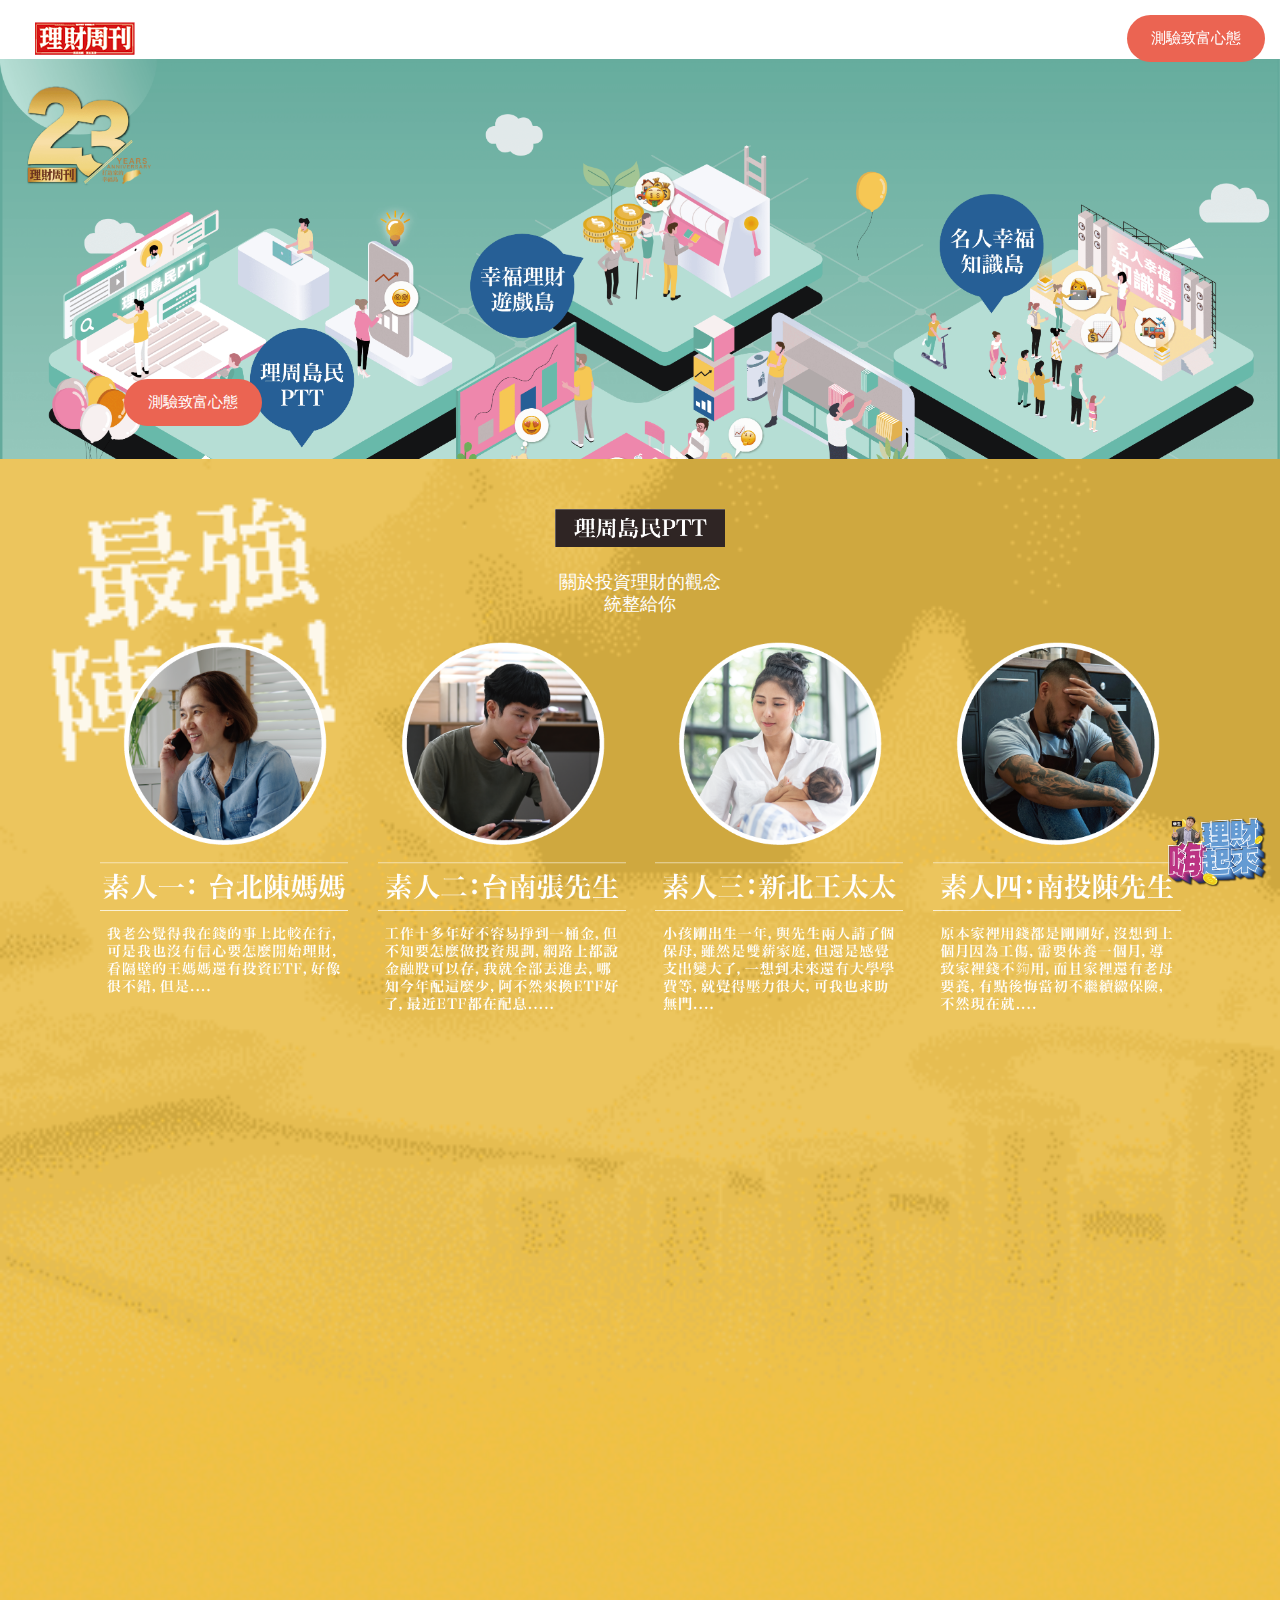
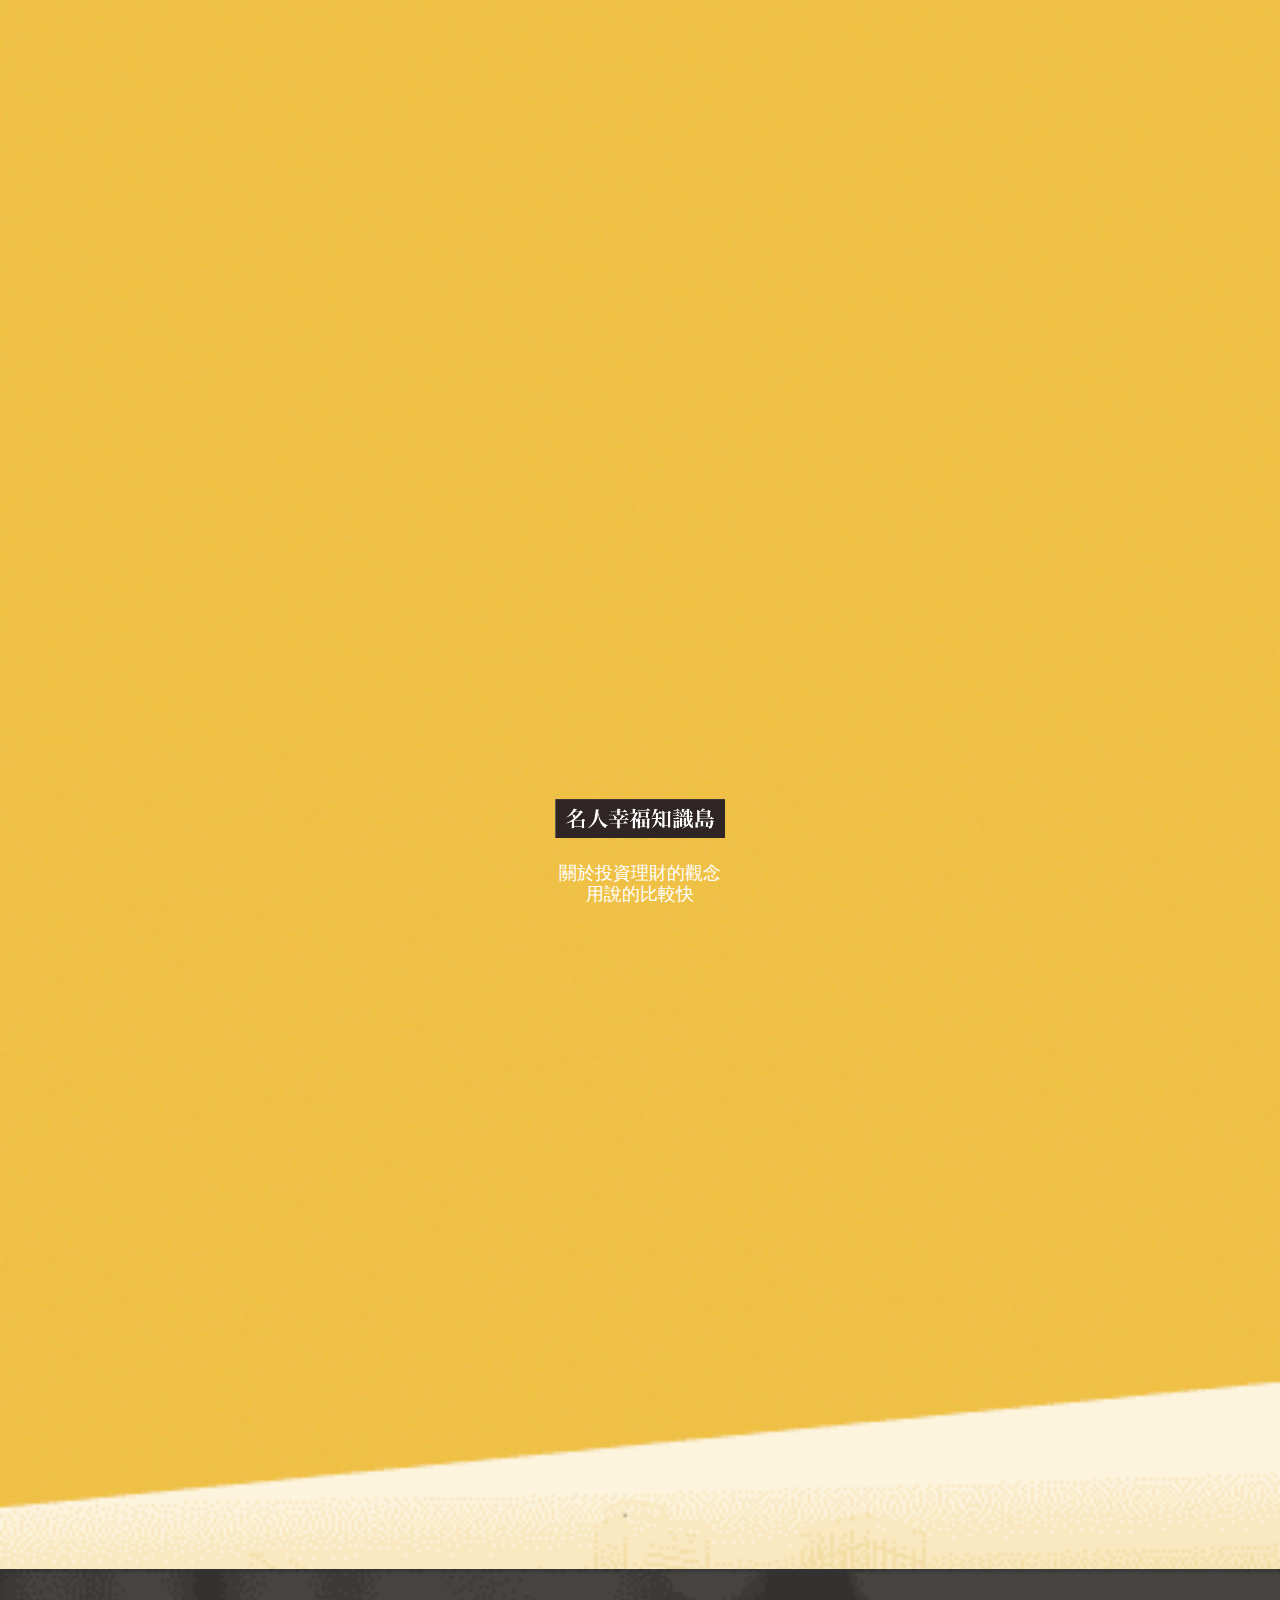
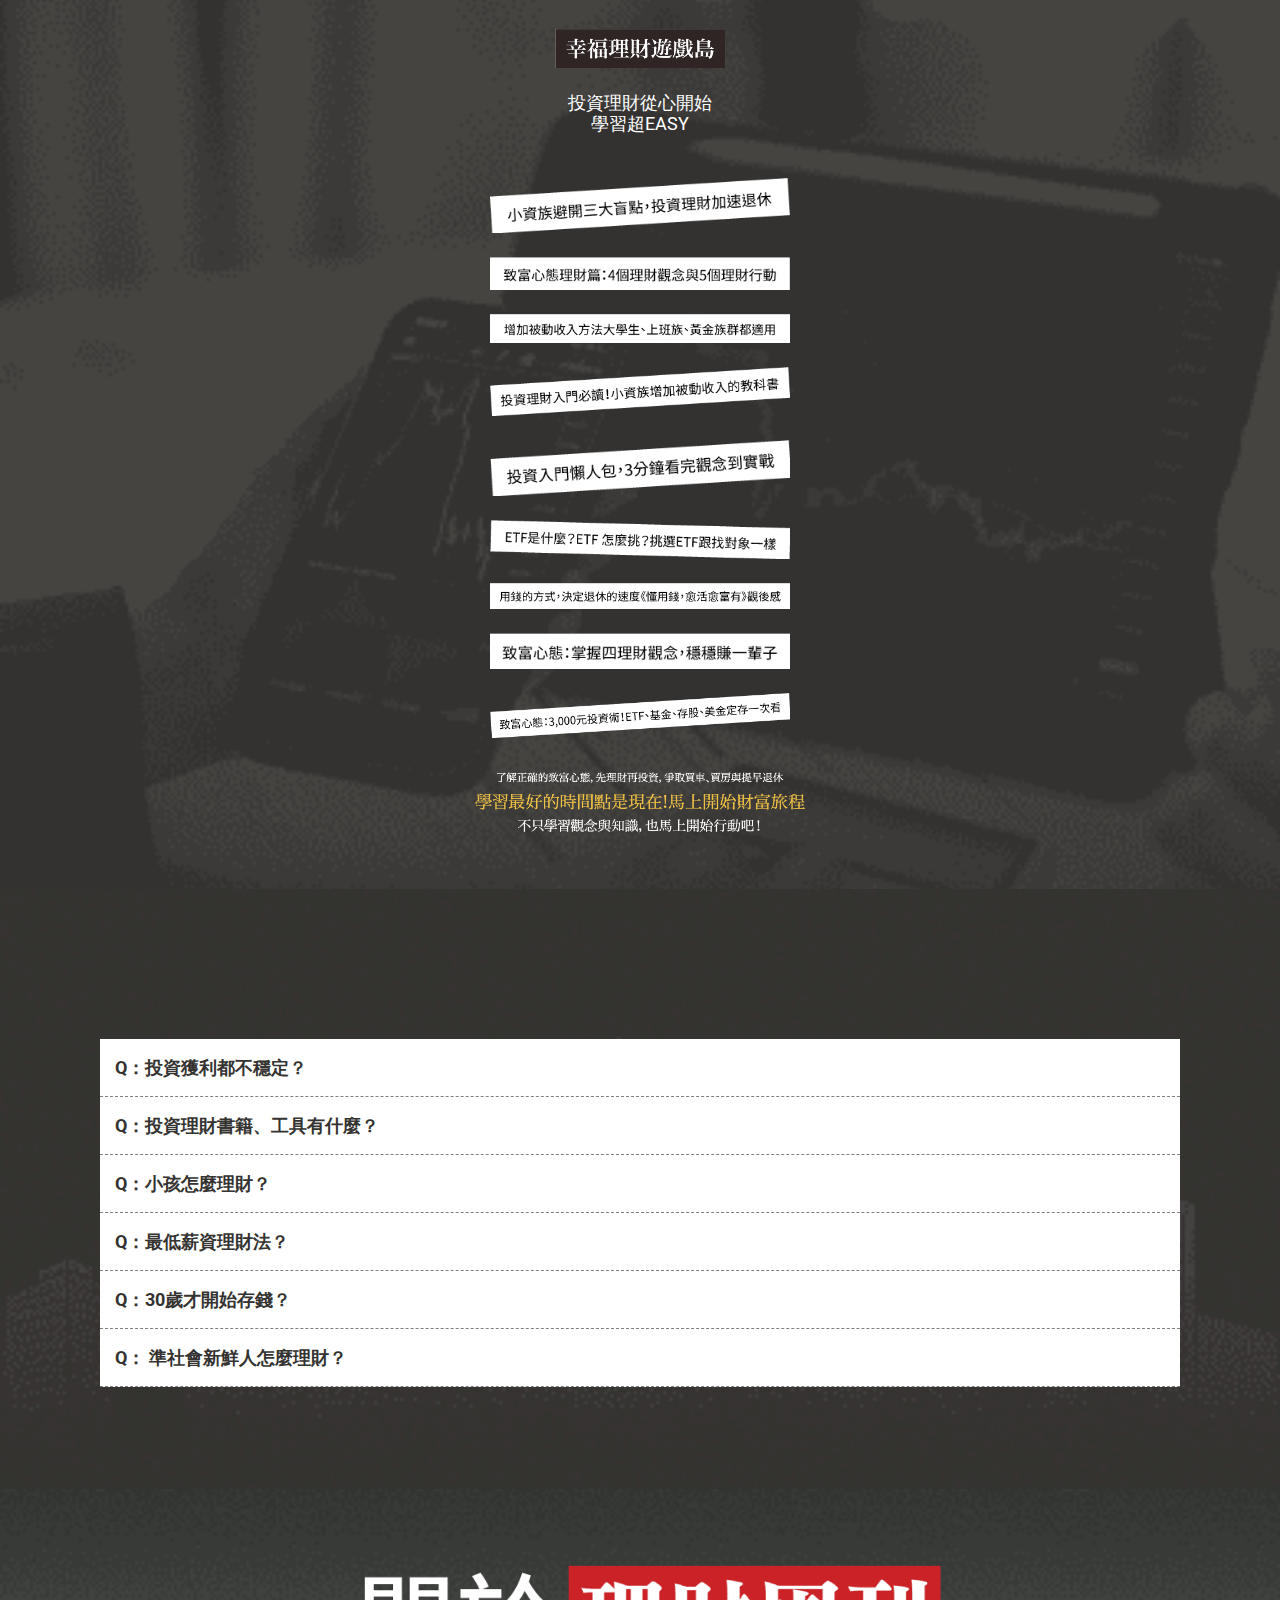
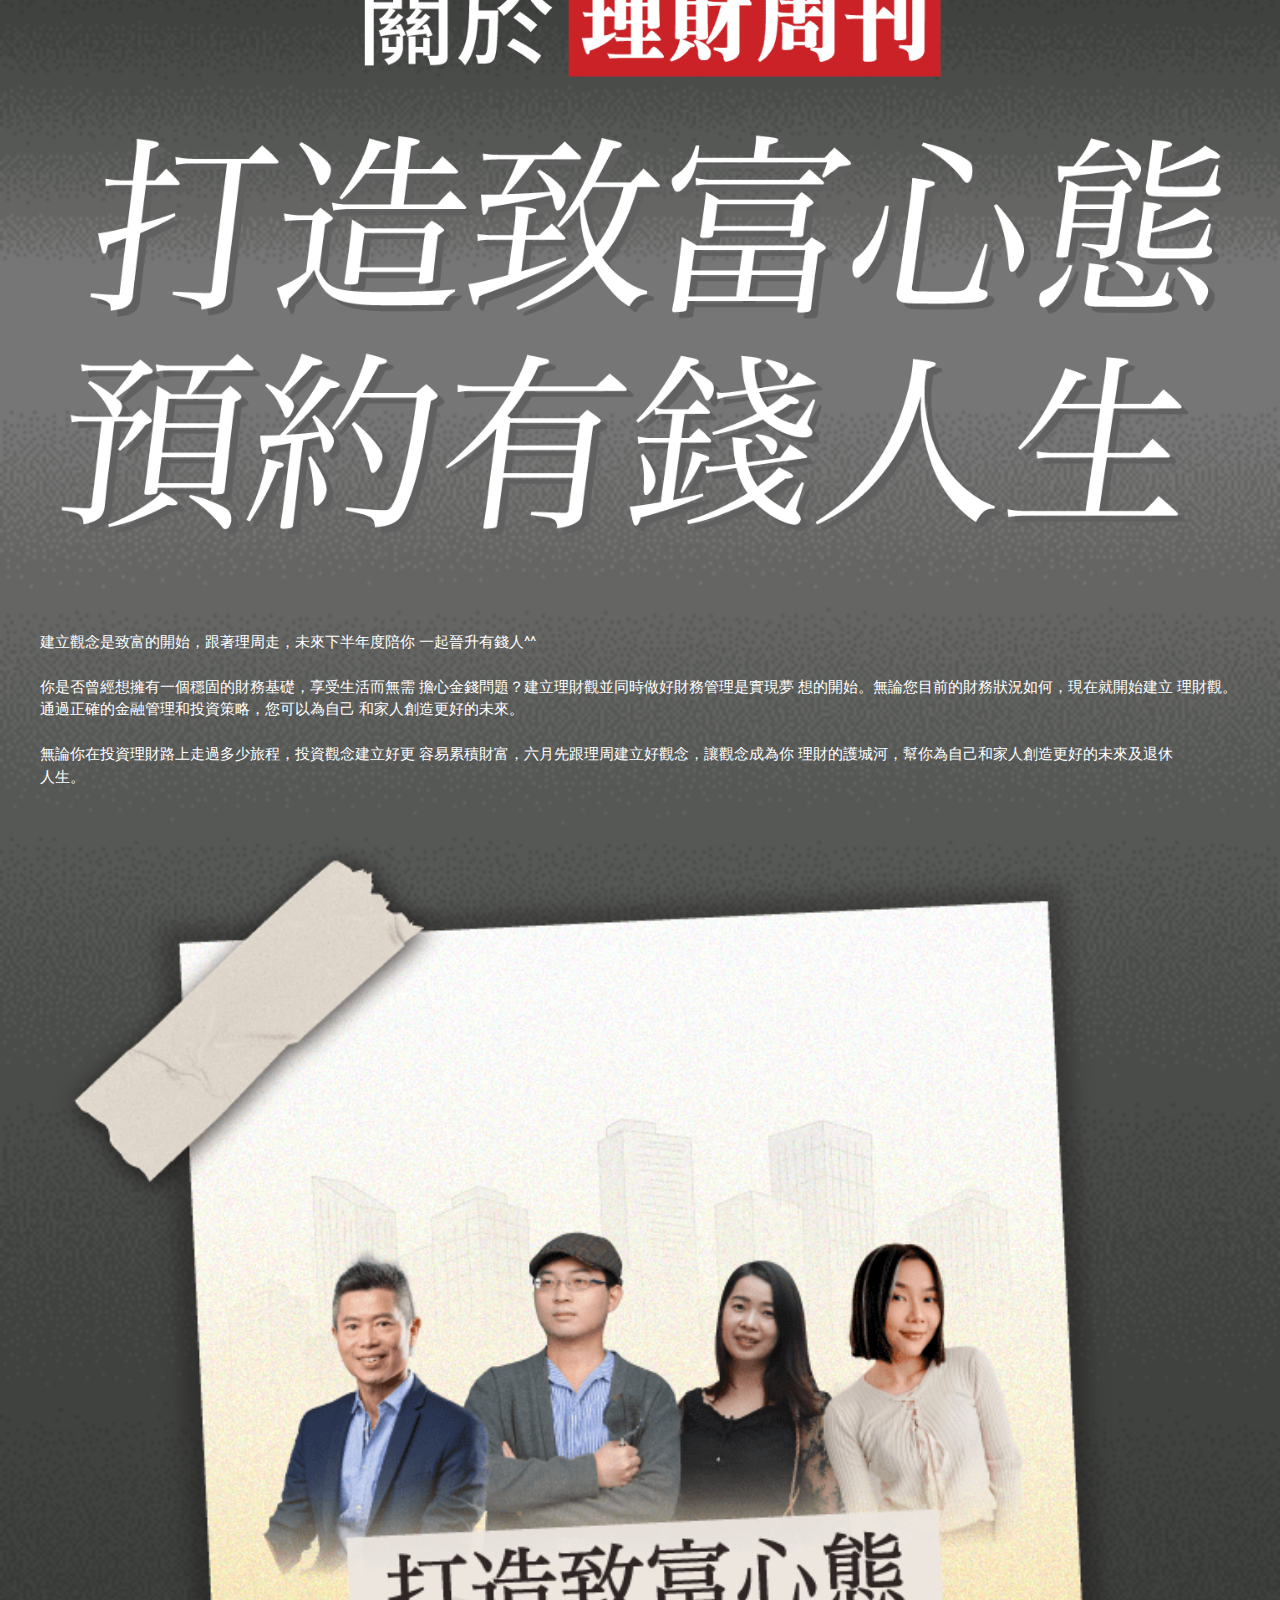
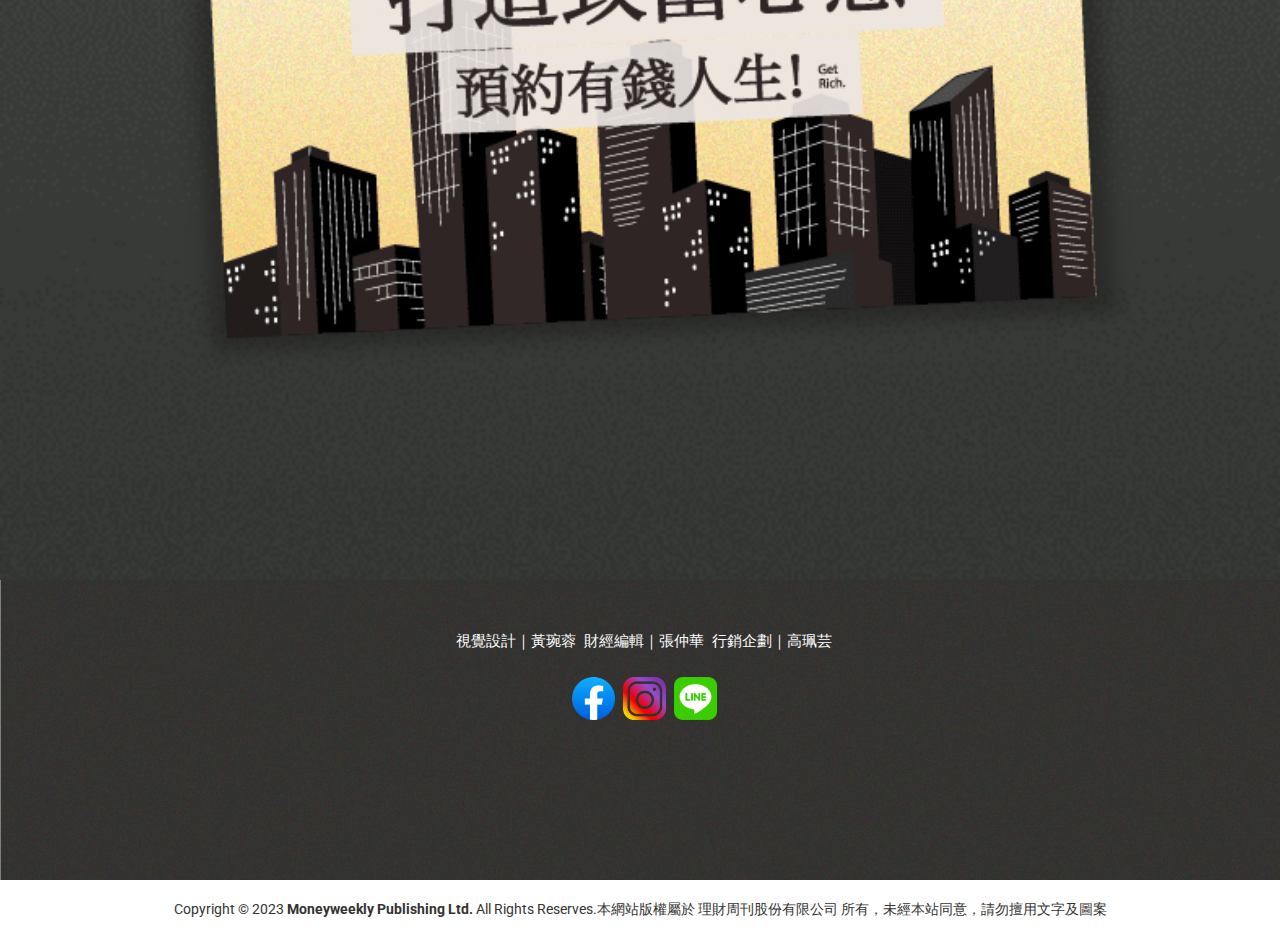
==== commit 5a996abc: "second commit" ====
--- a/1.html
+++ b/1.html
@@ -104,7 +104,7 @@
       <div class="slider-con-celebrity-mobile w-100" style="background-image: url('assets/image/banner-overlay-img-celebrity-mobile.png');  background-size: 100vw auto; width: auto; height: 1890px;">
          <div class="container">
             <div class="Cyber-Security-right-heading-con d-flex flex-column align-items-center text-center">
-               <img src="assets/image/lil_banner.png" alt="名人專訪" class="img-fluid" style="max-width: 170px;"><br>
+               <img src="assets/image/lil_banner.jpg" alt="名人專訪" class="img-fluid" style="max-width: 170px;"><br>
                <br>
                <h3>關於投資理財的觀念<br>
                   統整給你
@@ -158,7 +158,7 @@
       <div class="slider-con-video-mobile w-100" style="background-image: url('assets/image/banner-overlay-img-video-mobile.png');  background-size: 100vw auto; width: auto; height: 820px;">
          <div class="container">
             <div class="Cyber-Security-right-heading-con d-flex flex-column align-items-center text-center">
-               <img src="assets/image/lil_banner2.png" alt="名人這樣說" class="img-fluid" style="max-width: 170px;"><br>
+               <img src="assets/image/lil_banner2.jpg" alt="名人這樣說" class="img-fluid" style="max-width: 170px;"><br>
                <br>
                <h3>關於投資理財的觀念<br>
                   用說的比較快
--- a/assets/css/style.css
+++ b/assets/css/style.css
@@ -102,7 +102,24 @@
     padding-top: 59px;
 }
 
-/*名人專訪*/
+/*理周島民PTT*/
+.slider-con-example{
+    position: relative;
+}
+.slider-con-example::after {
+    background-image: url(../image/banner-overlay-img-example.png) no-repeat center  !important;
+    background-size: cover;
+    background-repeat: no-repeat;
+    width: 100%;
+    height: 100%;
+    position:absolute;
+    top: 0;
+  }
+.slider-con-example{
+    padding-top: 150px;
+}
+
+/*名人幸福知識島*/
 .slider-con-celebrity{
     position: relative;
 }
@@ -118,11 +135,29 @@
 .slider-con-celebrity{
     padding-top: 100px;
 }
-/*名人跟你說*/
-.slider-con-celebrity{
-    position: relative;
-}
-.slider-con-celebrity::after {
+
+/*幸福理財遊戲島*/
+.slider-con-game{
+    position: relative;
+}
+.slider-con-game::after {
+    background-image: url(../image/banner-overlay-img-game.png) no-repeat center  !important;
+    background-size: cover;
+    background-repeat: no-repeat;
+    width: 100%;
+    height: 100%;
+    position:absolute;
+    top: 0;
+  }
+.slider-con-game{
+    padding-top: 100px;
+}
+
+/*幸福共學島(一)*/
+.slider-con-video{
+    position: relative;
+}
+.slider-con-video::after {
     background-image: url(../image/banner-overlay-img-video.png) no-repeat center  !important;
     background-size: cover;
     background-repeat: no-repeat;
@@ -131,10 +166,10 @@
     position:absolute;
     top: 0;
   }
-.slider-con-celebrity{
-    padding-top: 100px;
-}
-/*精選文章*/
+.slider-con-video{
+    padding-top: 500px;
+}
+/*幸福共學島(二)*/
 .slider-con-article{
     position: relative;
 }
@@ -150,6 +185,118 @@
 .slider-con-article{
     padding-top: 100px;
 }
+
+.trending-topic .trending-topic-main .trending-topic-item {
+    position: relative; }
+    .trending-topic .trending-topic-main .trending-topic-item::before {
+      content: '';
+      background: #d2113933;
+      position: absolute;
+      left: -8px;
+      bottom: -8px;
+      width: 50%;
+      height: 50%; }
+    .trending-topic .trending-topic-main .trending-topic-item .trending-topic-image {
+      position: relative;
+      overflow: hidden; }
+      .trending-topic .trending-topic-main .trending-topic-item .trending-topic-image img {
+        transition: all ease 0.5s; }
+      .trending-topic .trending-topic-main .trending-topic-item .trending-topic-image .trending-topic-content h4 {
+        bottom: 15px;
+        left: 0px; }
+        .trending-topic .trending-topic-main .trending-topic-item .trending-topic-image .trending-topic-content h4::before {
+          content: '';
+          position: absolute;
+          left: 0;
+          top: 0;
+          height: 100%;
+          width: 0;
+          background: #ff1949;
+          transition: all ease 0.5s; }
+        .trending-topic .trending-topic-main .trending-topic-item .trending-topic-image .trending-topic-content h4 a {
+          position: relative; }
+      .trending-topic .trending-topic-main .trending-topic-item .trending-topic-image:hover h4:before {
+        transition: all ease 0.5s;
+        width: 100%; }
+      .trending-topic .trending-topic-main .trending-topic-item .trending-topic-image:hover {
+        cursor: pointer; }
+        .trending-topic .trending-topic-main .trending-topic-item .trending-topic-image:hover h4 a {
+          color: #fff !important;
+          transition: all ease 0.5s; }
+        .trending-topic .trending-topic-main .trending-topic-item .trending-topic-image:hover img {
+          transform: scale(1.2) rotate(10deg);
+          transition: all ease 0.5s; }
+  
+  .trending-topic-counter::before {
+    content: '';
+    background: #f1f1f1;
+    position: absolute;
+    height: 50%;
+    width: 100%;
+    left: 0;
+    top: 0; }
+  .trending-topic-counter .trending-topic-counter-inner {
+    width: 65%;
+    margin: 0 auto;
+    padding: 40px 40px 100px; }
+    .trending-topic-counter .trending-topic-counter-inner .section-title::before {
+      display: none; }
+    .trending-topic-counter .trending-topic-counter-inner .section-title h2 {
+      font-weight: 700; }
+    .trending-topic-counter .trending-topic-counter-inner .counter-item {
+      padding: 20px !important;
+      border: 1px solid #f1f1f1a6; }
+  
+  .why-us .why-us-item {
+    padding: 24px 20px 33px;
+    border: 1px solid #f1f1f1;
+    box-shadow: 0 0 15px #cccccc37;
+    transition: all ease-in-out 0.5s;
+    overflow: hidden;
+    position: relative;
+    transform: translateY(0px); }
+    .why-us .why-us-item::after {
+      content: '';
+      background: #ff1949;
+      height: 2px;
+      width: 0%;
+      bottom: 0;
+      left: 0;
+      transition: all 0.5s;
+      position: absolute;
+      transition: all ease-in-out 0.5s; }
+    .why-us .why-us-item .why-us-icon [class^="flaticon-"]::before, .why-us .why-us-item .why-us-icon i {
+      font-size: 58px; }
+    .why-us .why-us-item:hover {
+      transform: translateY(-5px);
+      transition: all ease-in-out 0.5s;
+      cursor: pointer; }
+      .why-us .why-us-item:hover::after {
+        width: 100%;
+        transition: all ease-in-out 0.5s; }
+      .why-us .why-us-item:hover h4 a {
+        color: #ff1949; }
+  
+  @media (max-width: 1100px) {
+    .trending-topic-counter .trending-topic-counter-inner {
+      width: 86%;
+      padding: 40px 40px 80px; } }
+  @media (max-width: 991px) {
+    .trending-topic-counter {
+      padding-bottom: 0; }
+      .trending-topic-counter .trending-topic-counter-inner {
+        padding: 40px;
+        margin: 0 auto 0 !important; }
+        .trending-topic-counter .trending-topic-counter-inner .car-image {
+          width: 100%;
+          position: relative;
+          bottom: inherit; } }
+  @media (max-width: 767px) {
+    .trending-topic .trending-topic-item {
+      text-align: center; }
+      .trending-topic .trending-topic-item:before {
+        display: none; } }
+  /* ========================================= */
 /*大哉問*/
 .slider-con-question{
     position: relative;
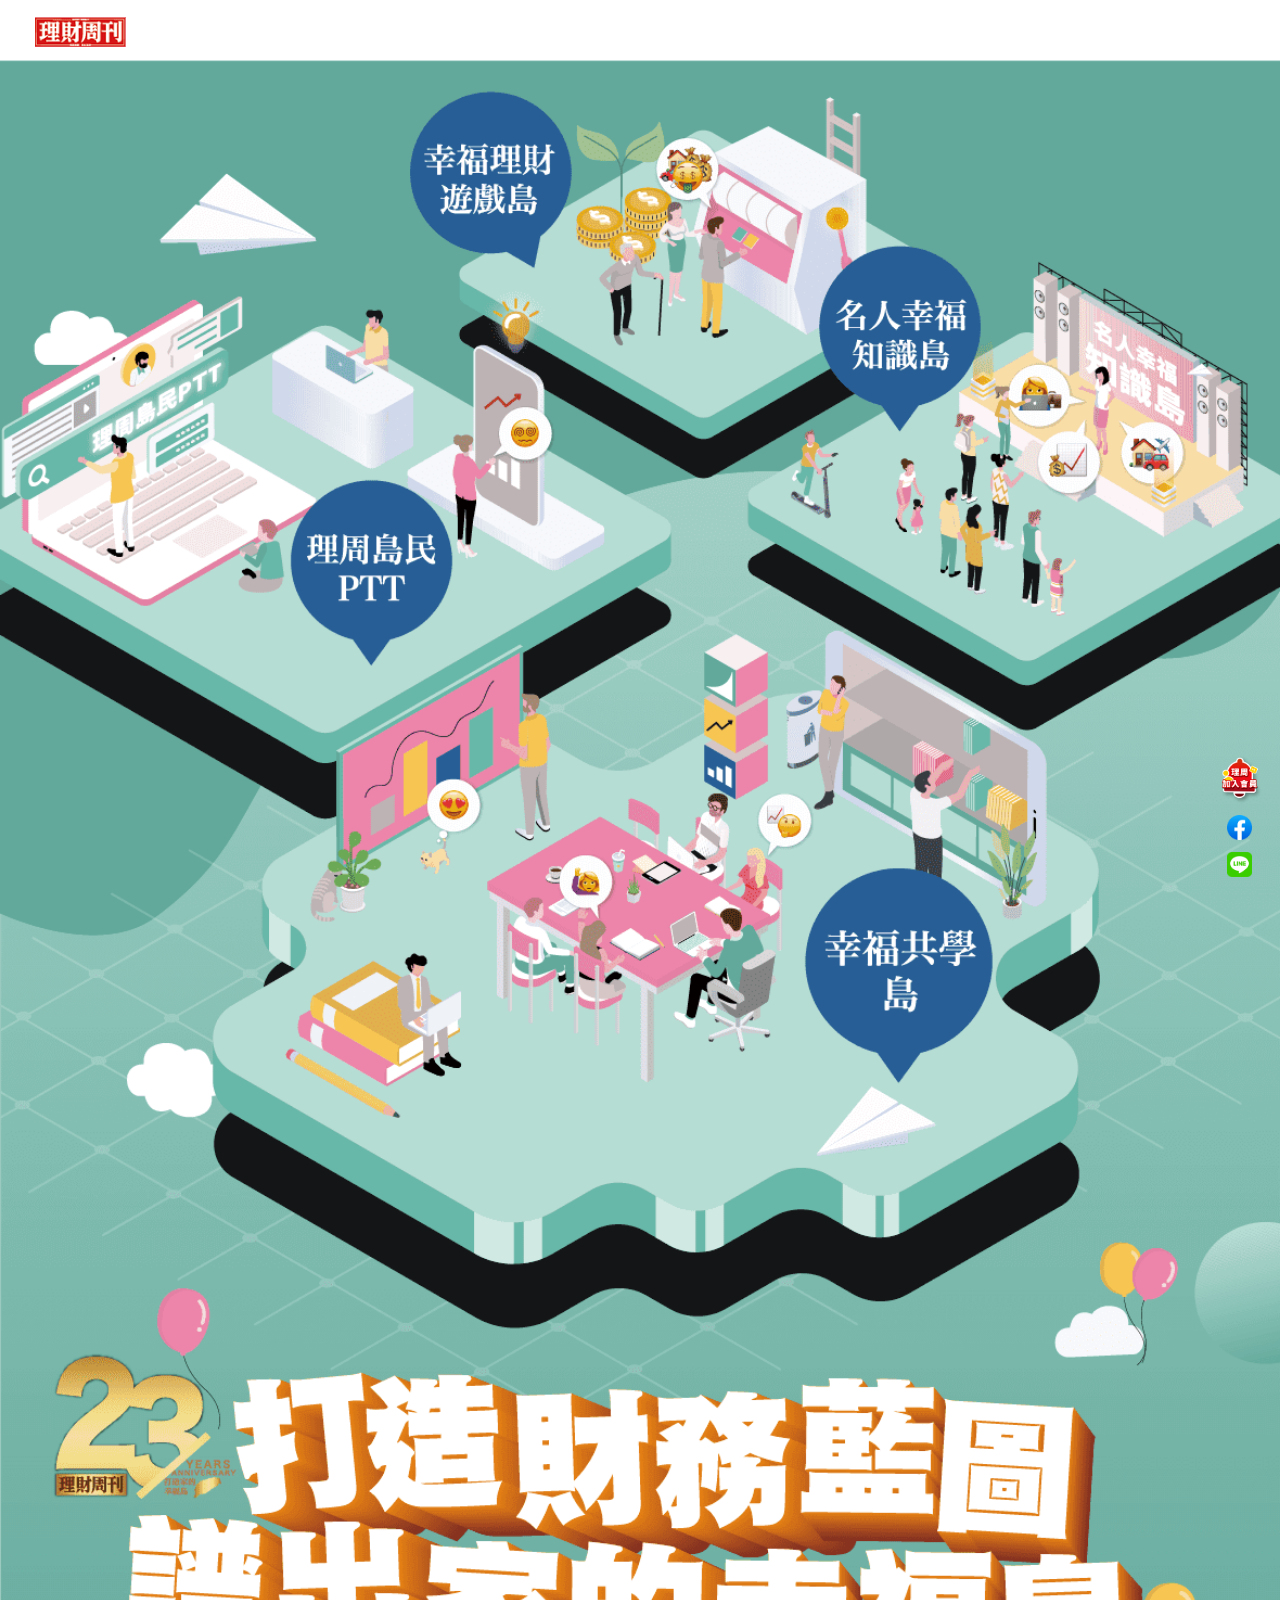
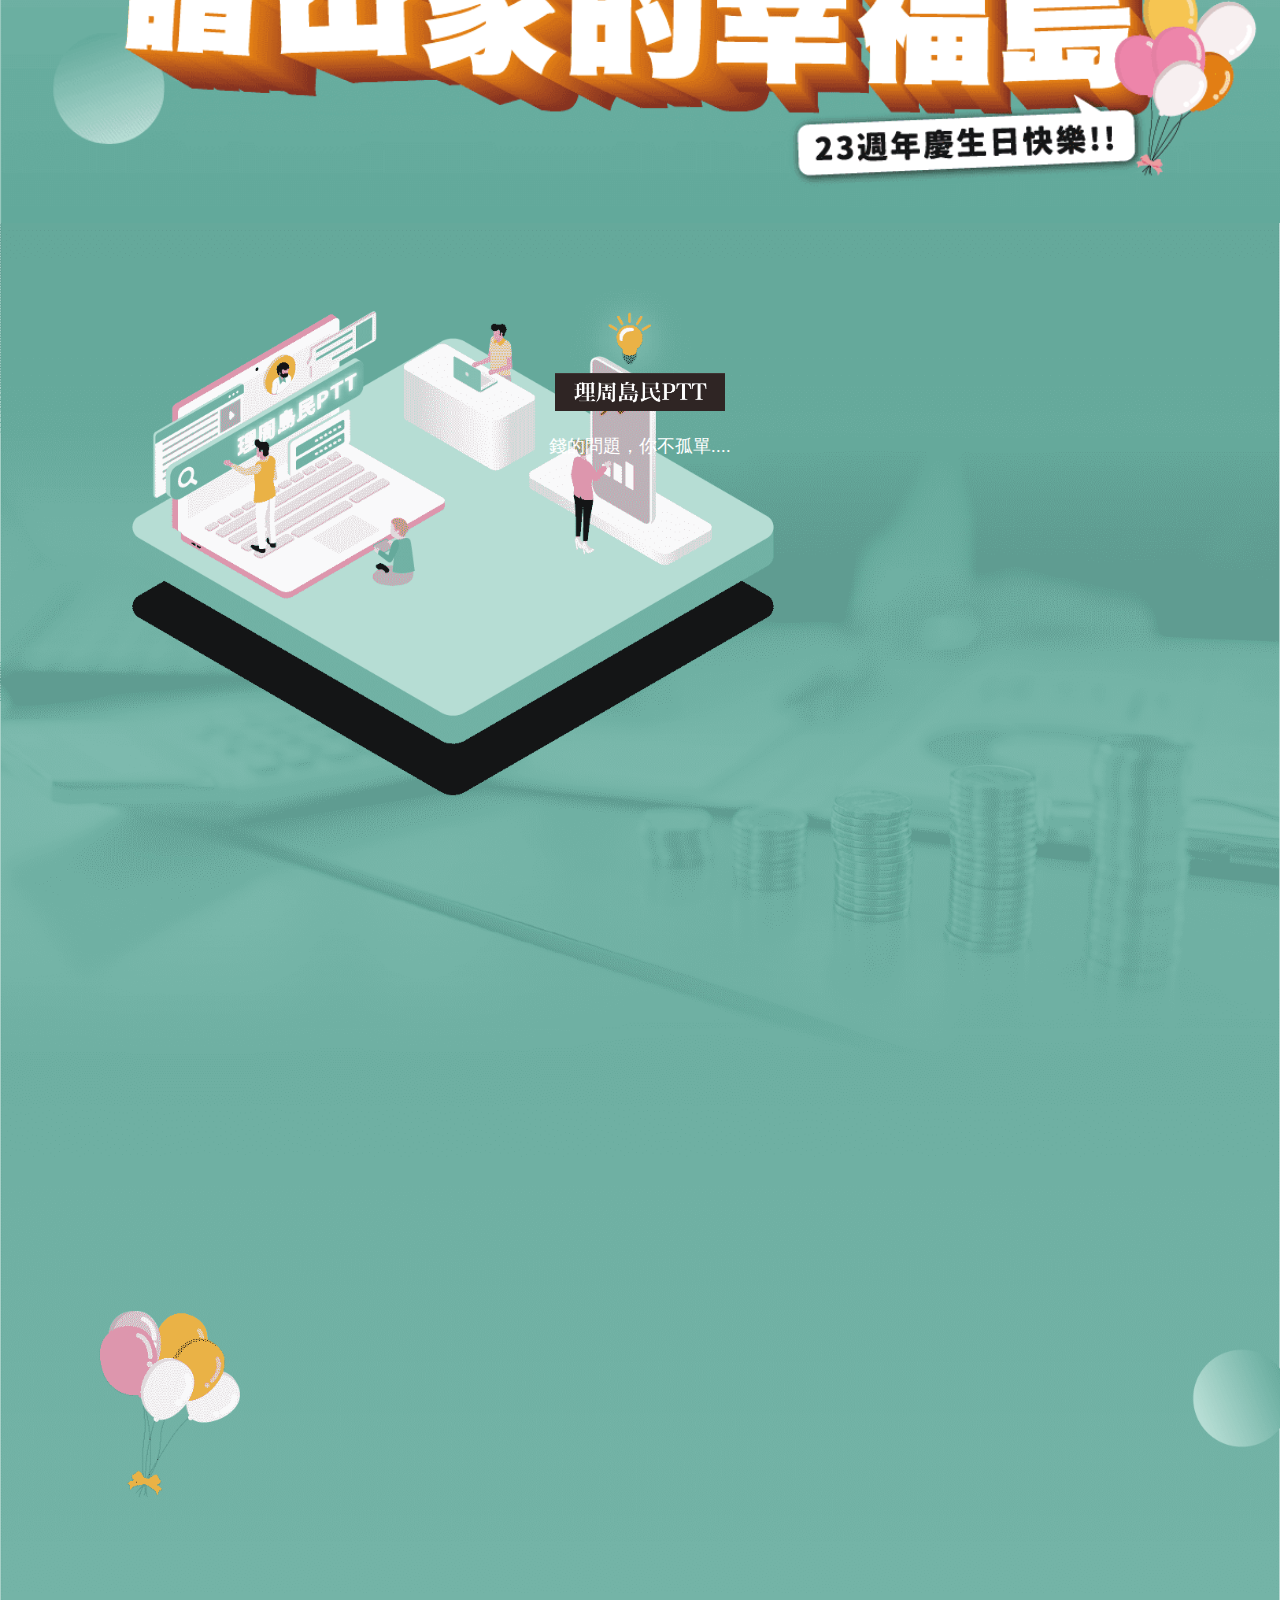
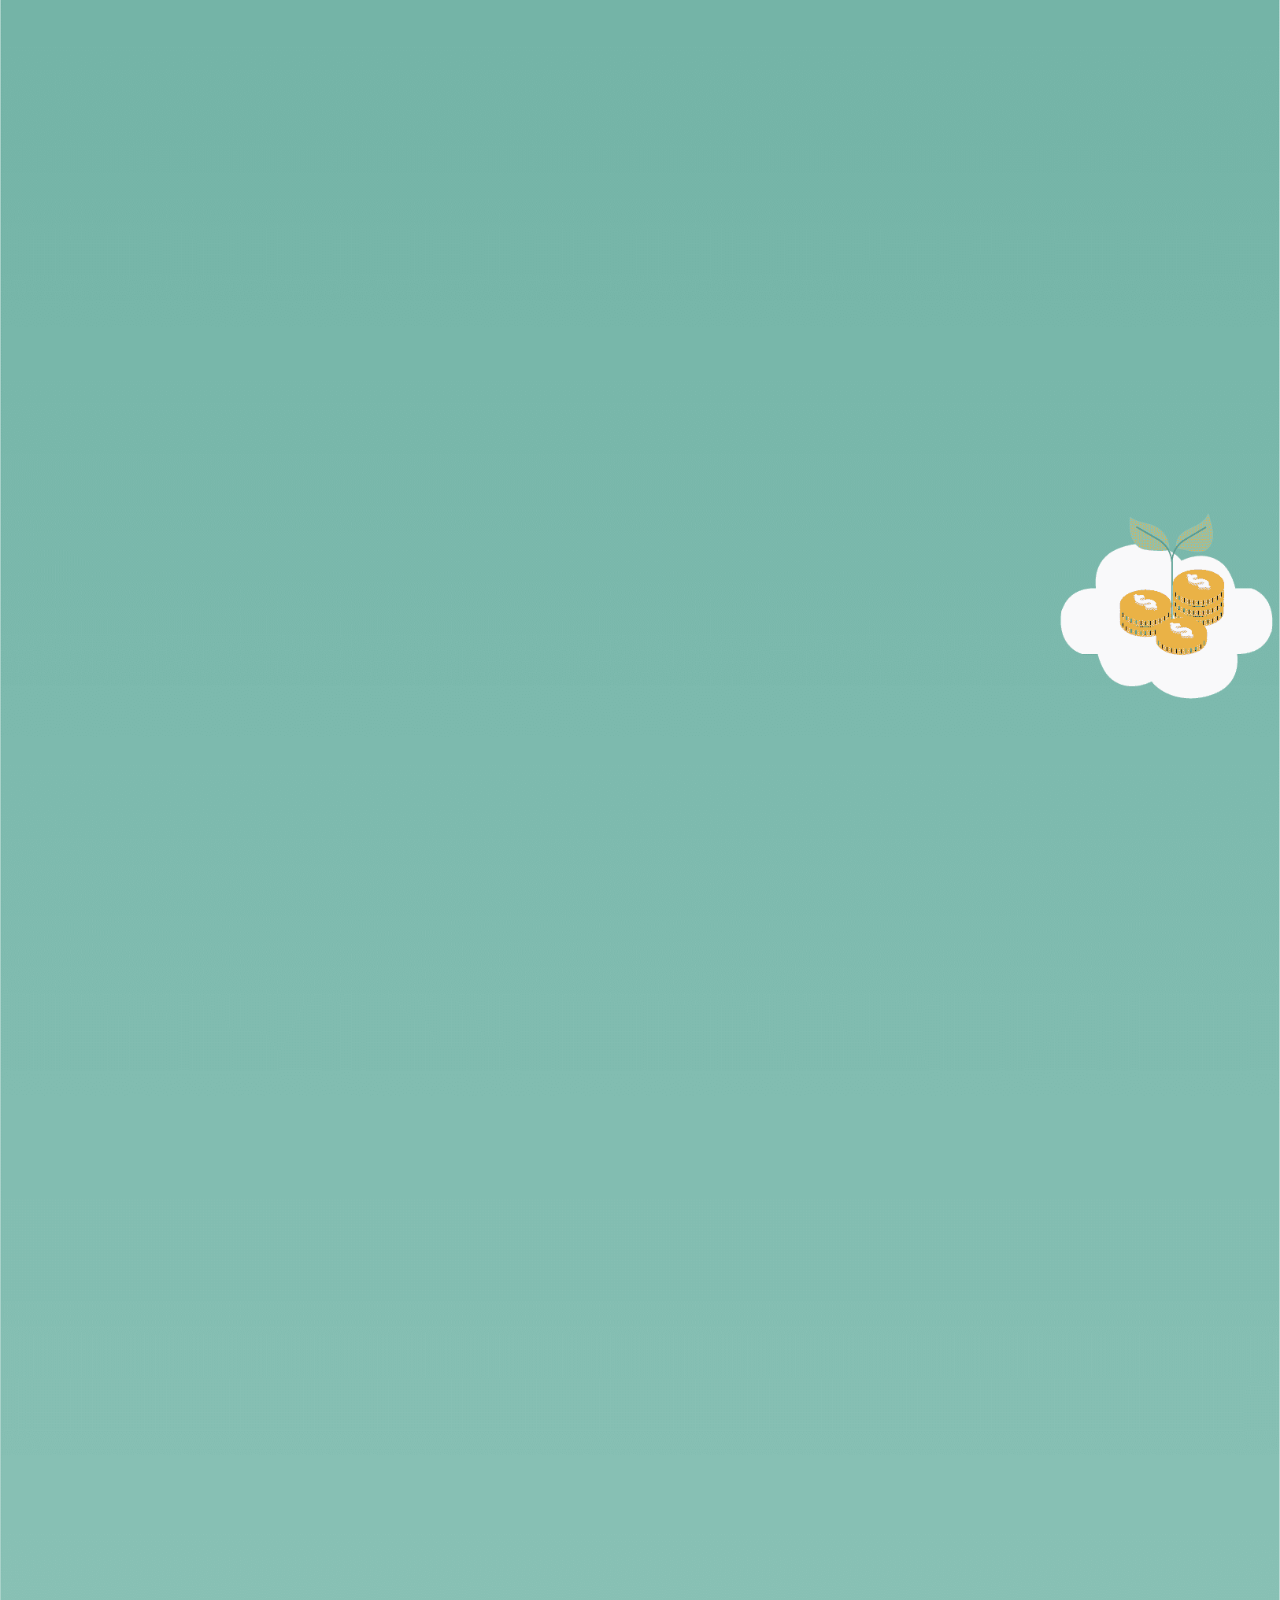
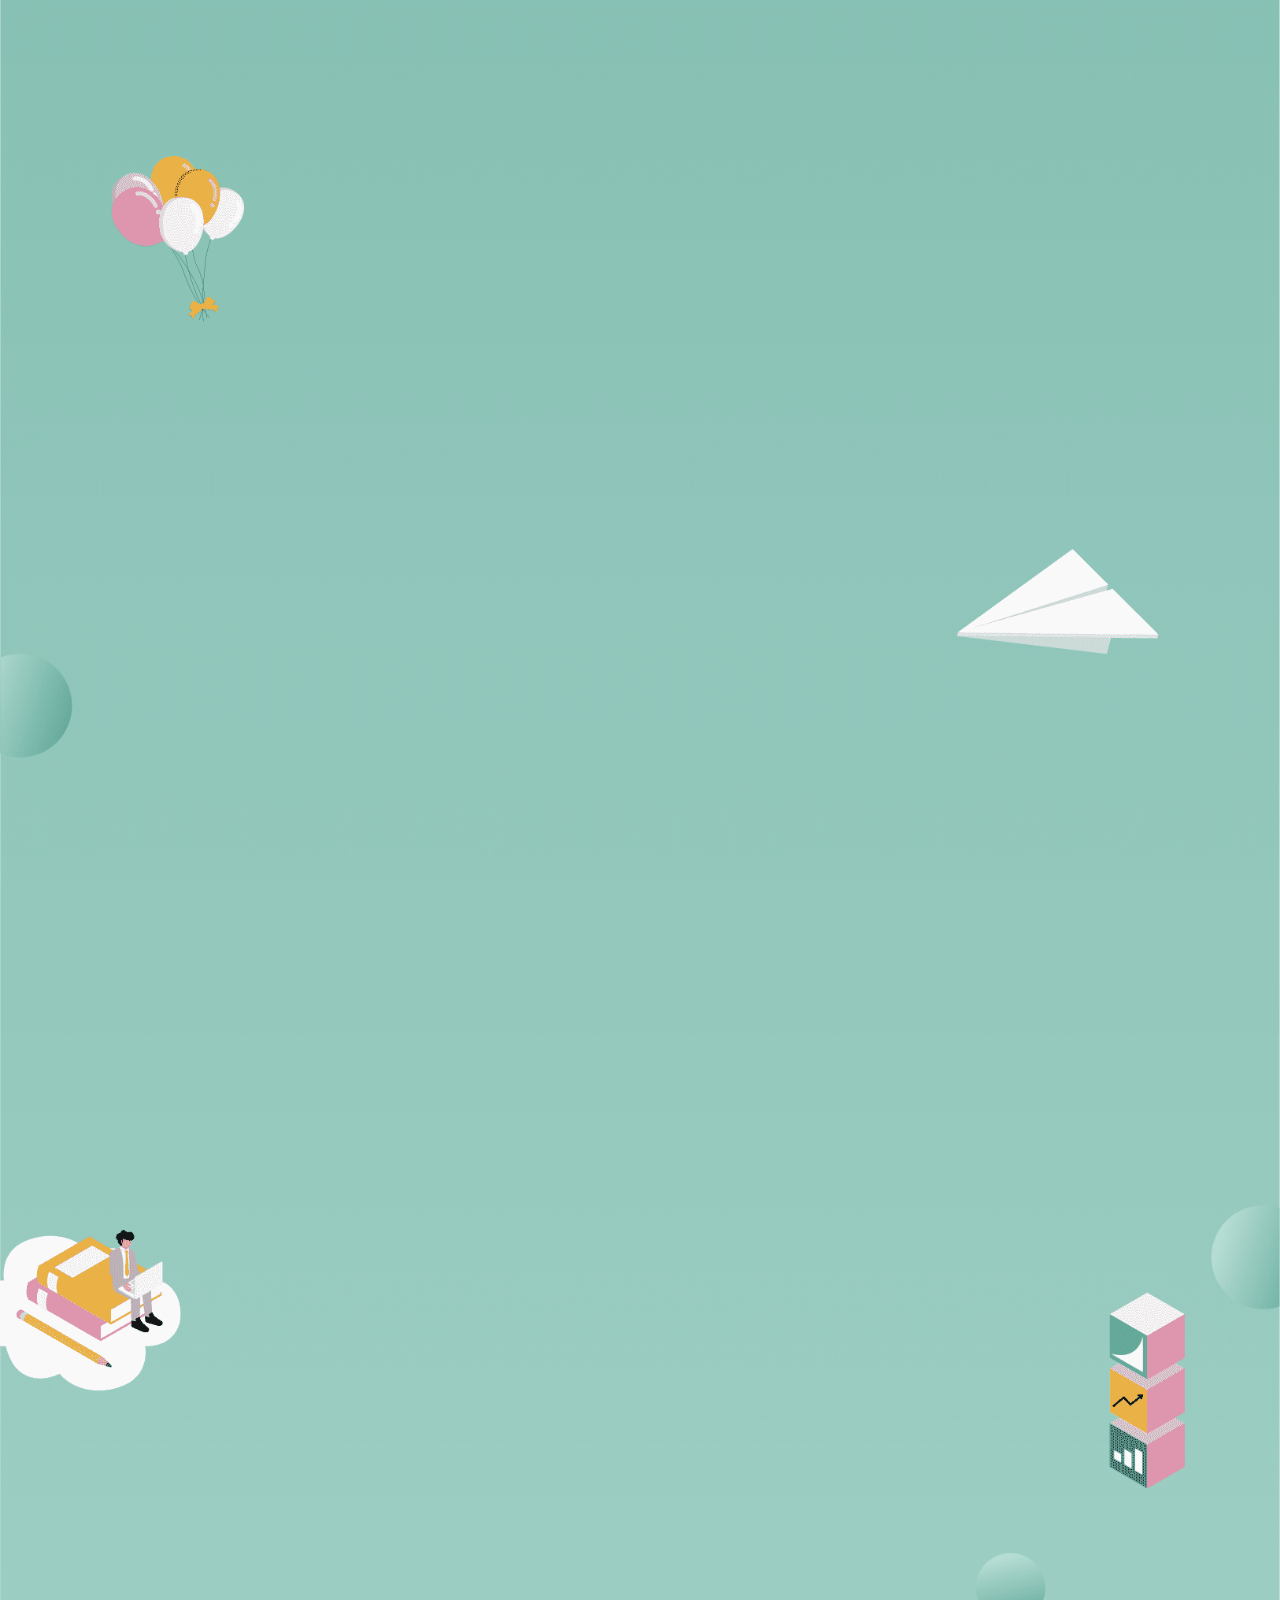
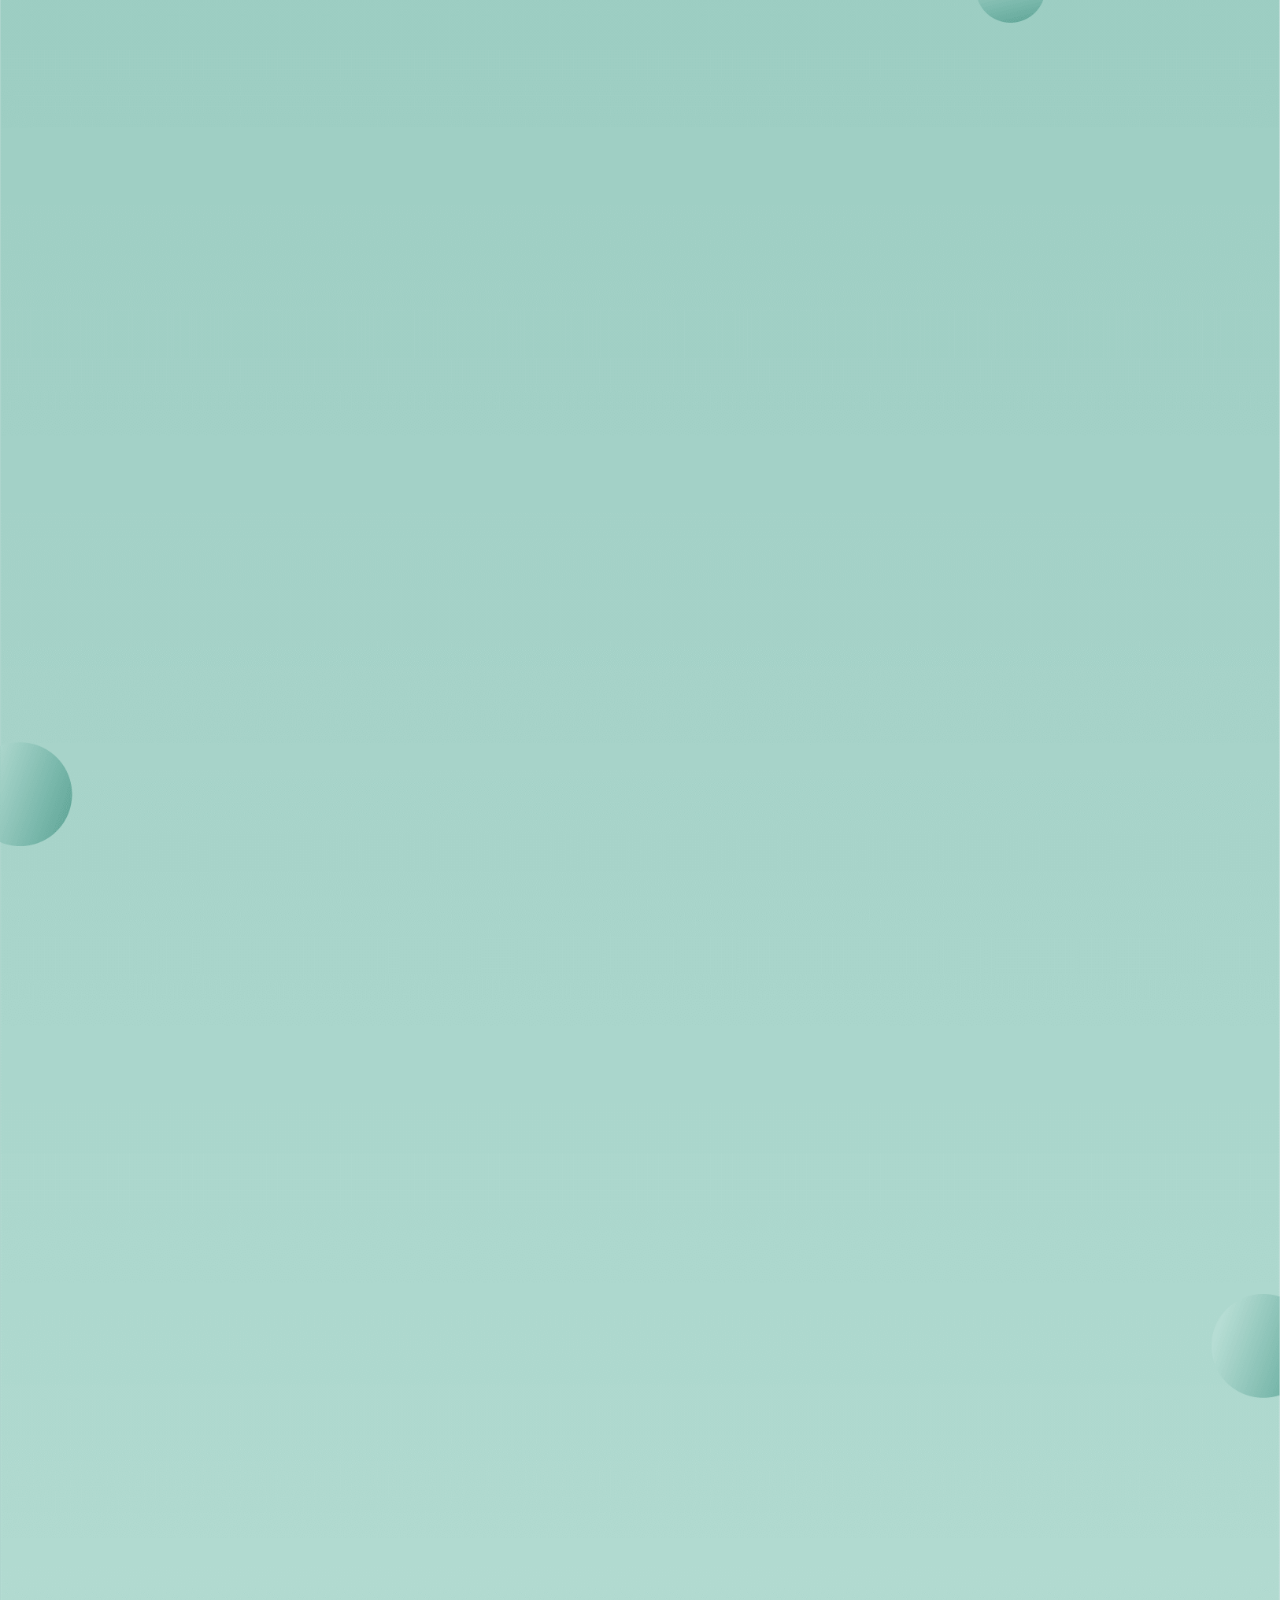
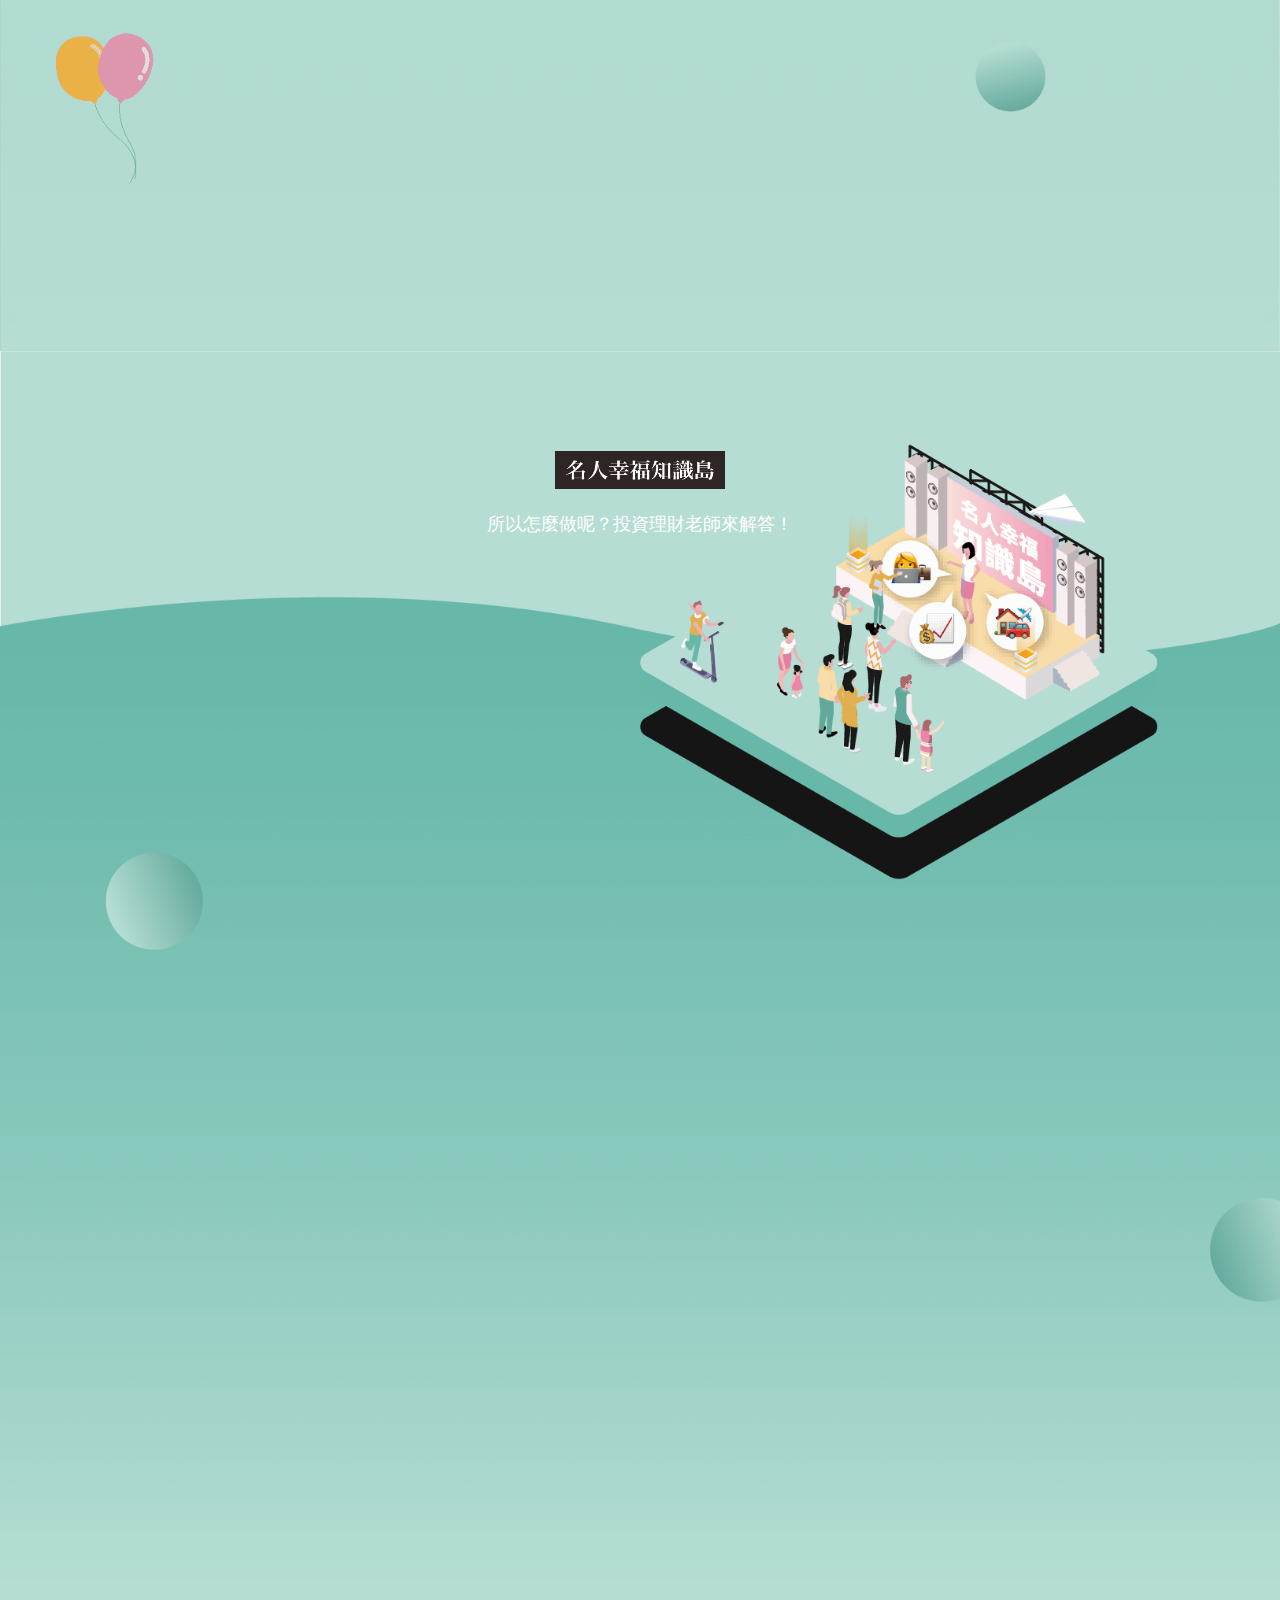
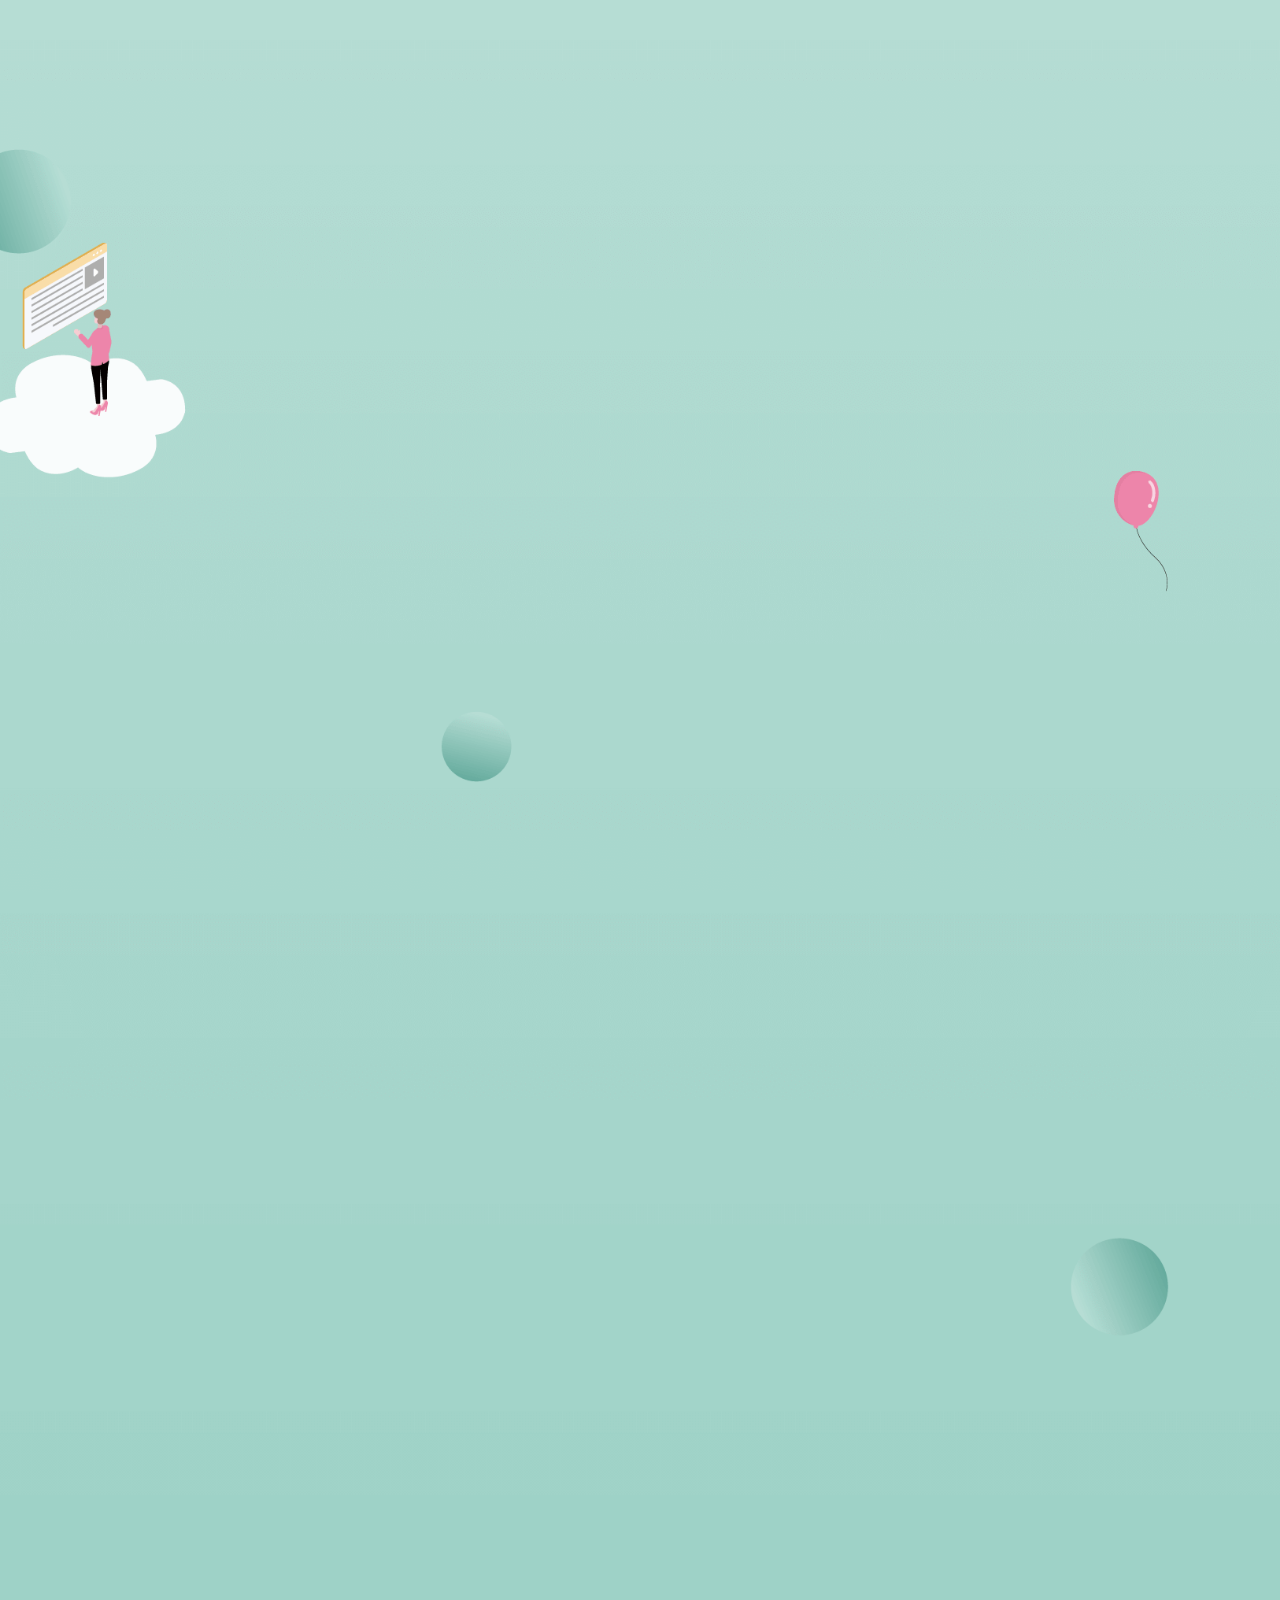
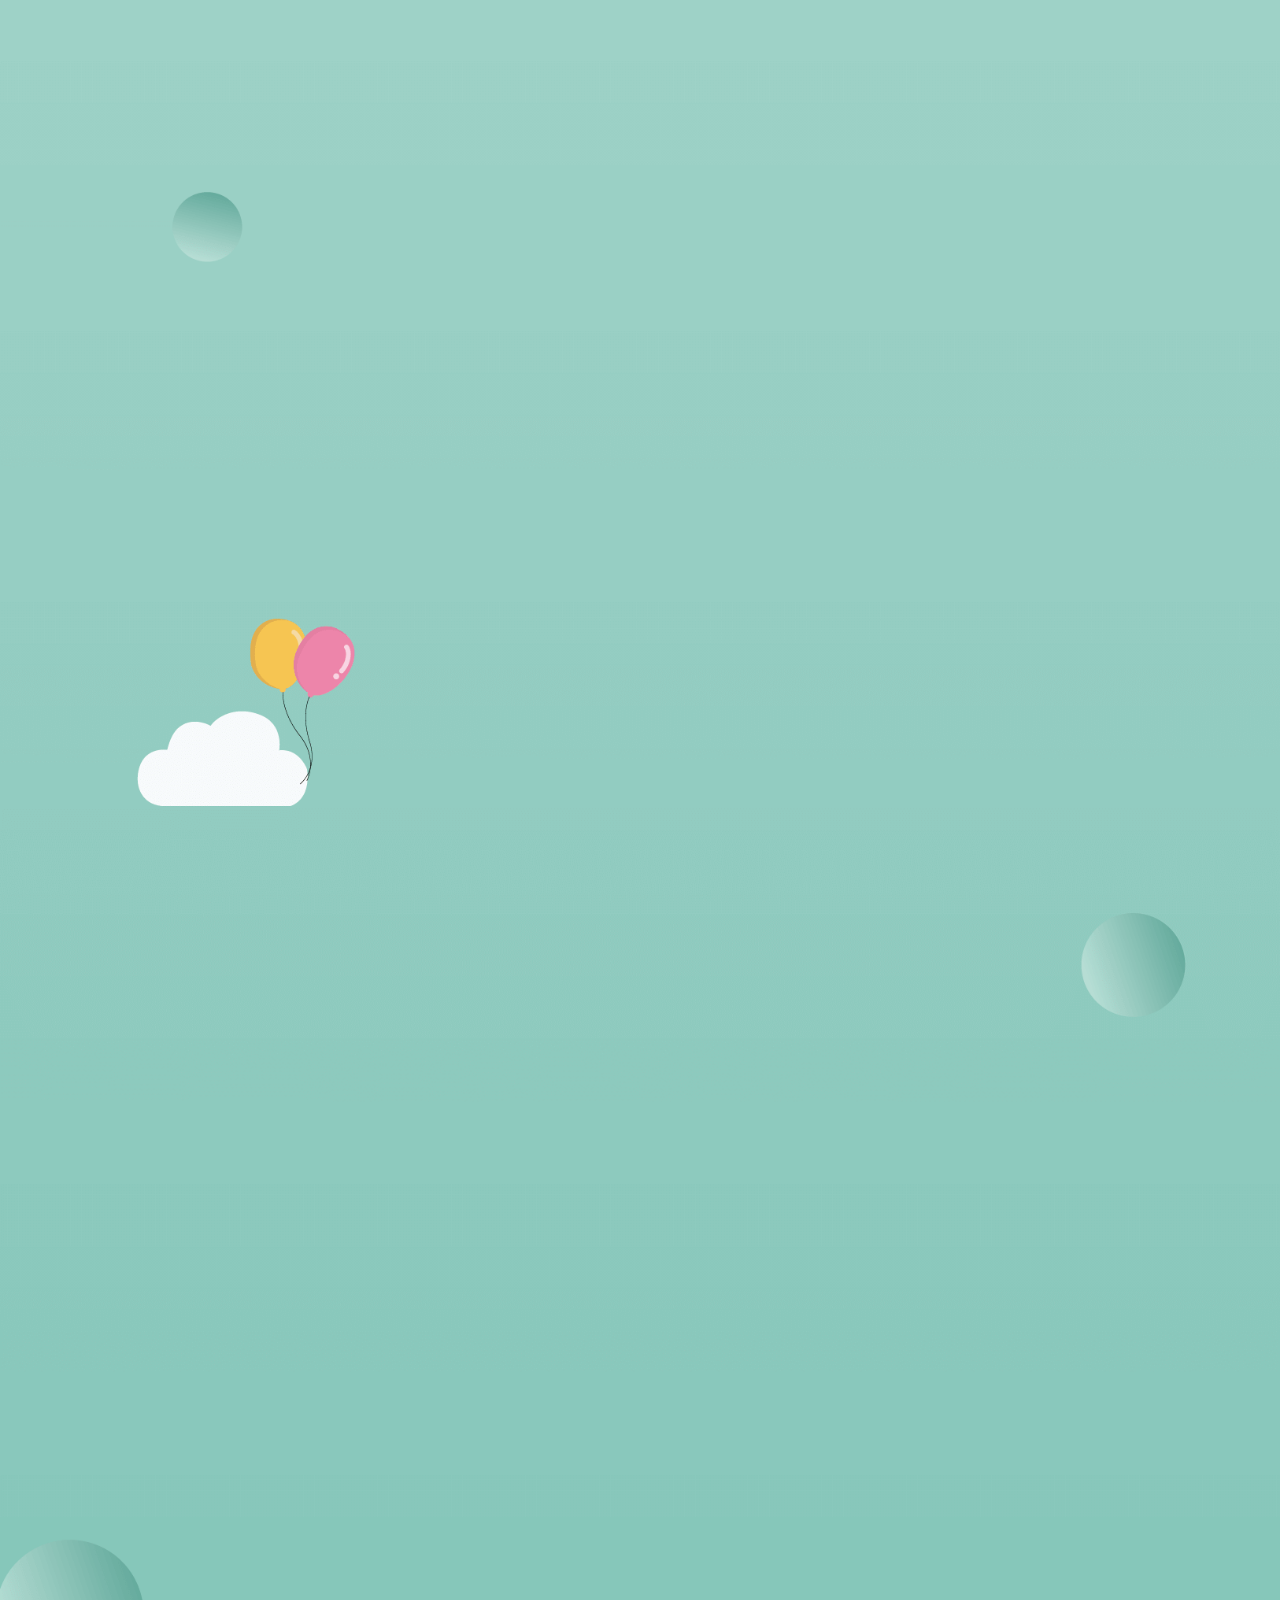
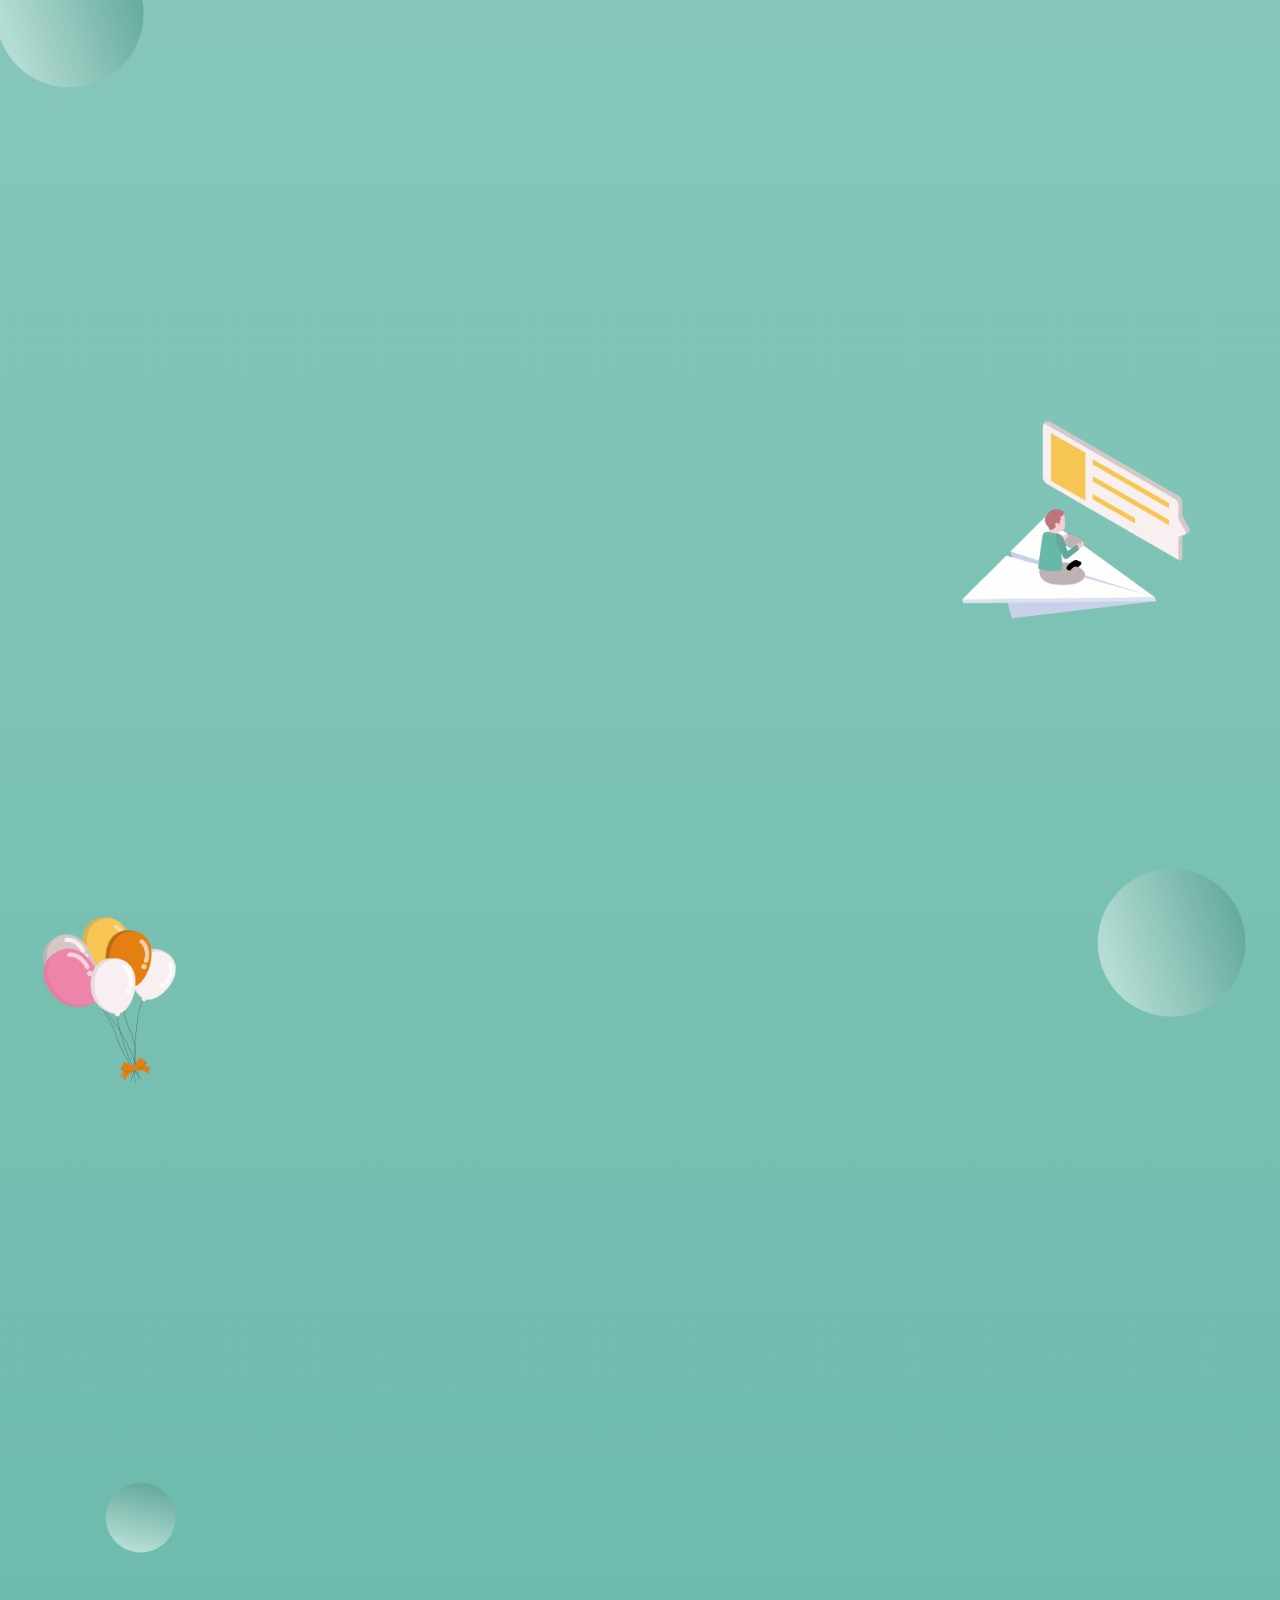
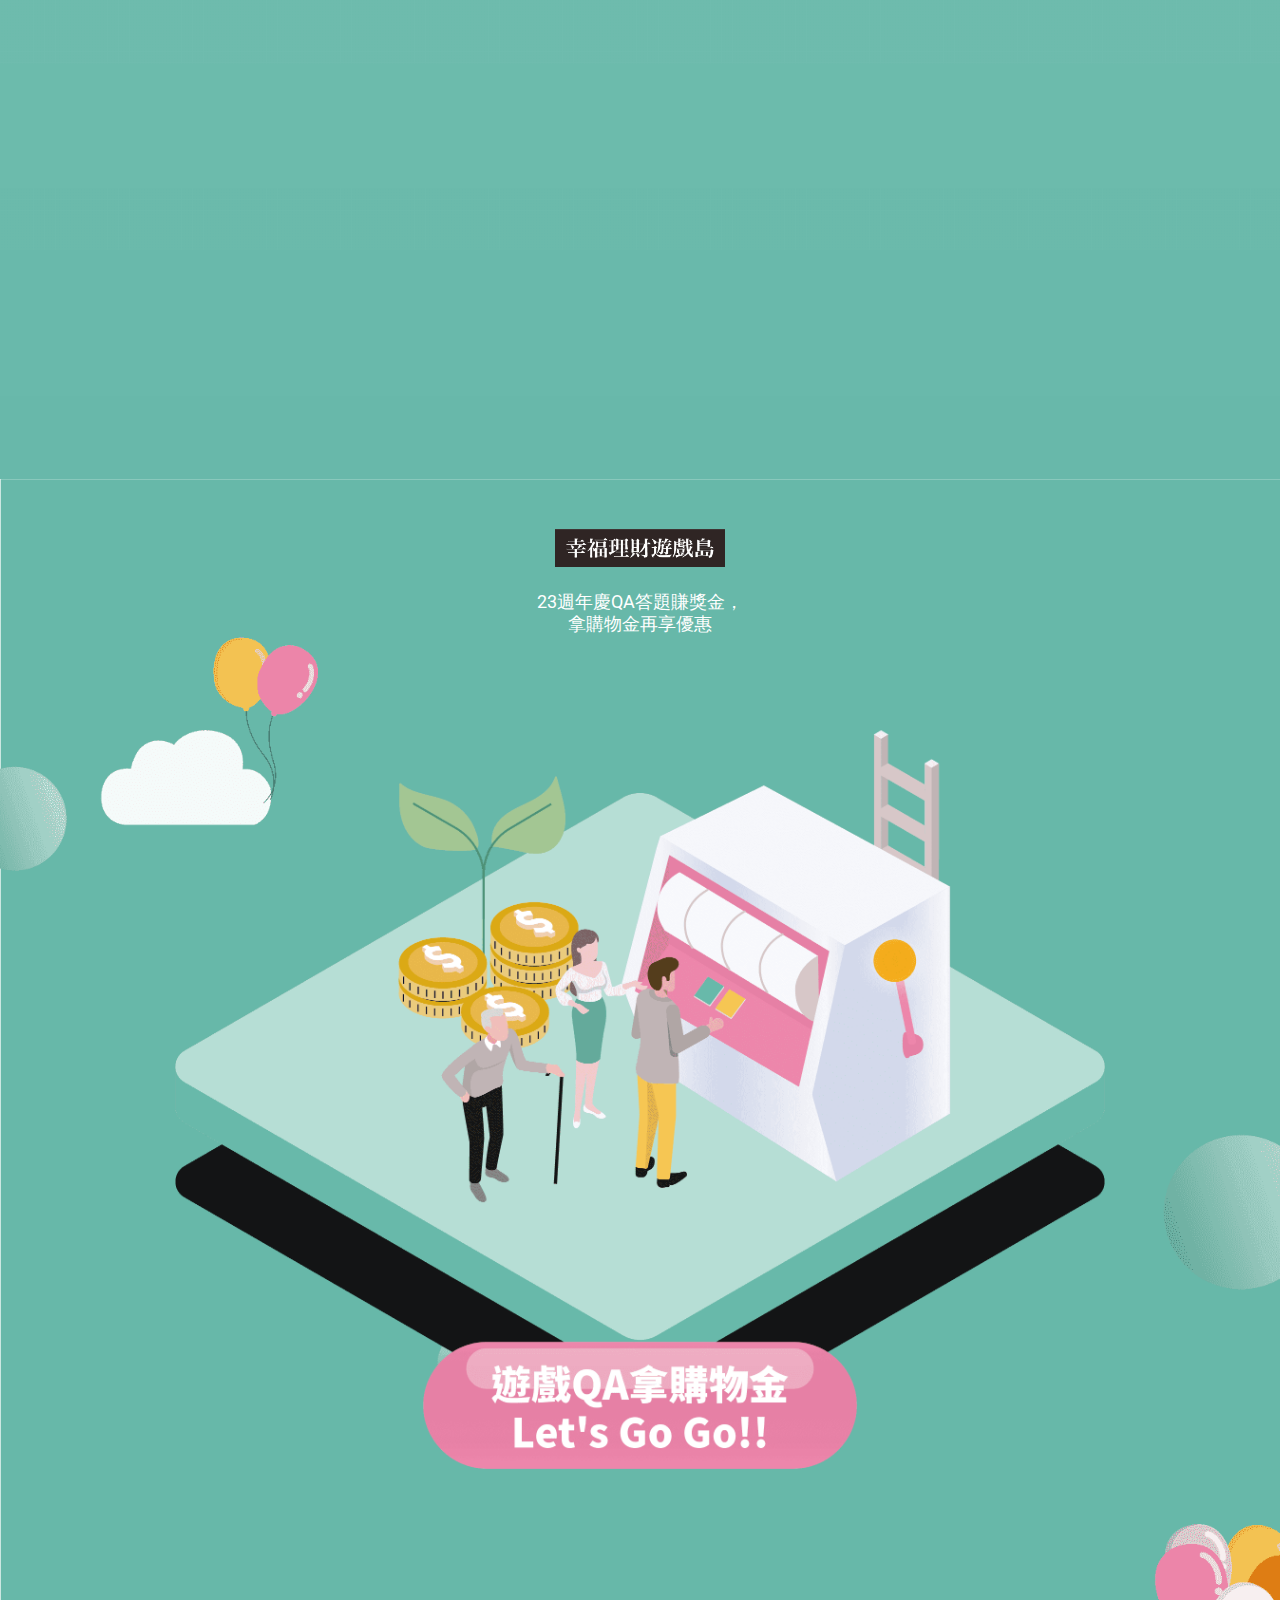
==== commit ccffe34c: "y23" ====
--- a/1.html
+++ b/1.html
@@ -3,173 +3,250 @@
 
 <html lang="zh-Hant-TW">
 <head>
-   <title>打造致富心態，預約有錢人生｜理財周刊</title>
+   <title>打造財務藍圖，譜出家的幸福島｜理財周刊</title>
     <!-- Document Meta
  =====================================-->
  <meta charset="UTF-8">
  <meta http-equiv="content-type" content="text/html; charset=utf-8">
  <meta name="viewport" content="width=device-width, initial-scale=1, maximum-scale=1">
- <meta name="description" content="打造致富心態，跟著理財周刊預約有錢人生！">
- <meta name="keywords" content="致富心態,賺錢,財富,理財周刊,投資,理財,蕾咪,嗚喵,張道麟,綠點財務建築學苑,理財周刊plus,理財嗨起來,華生,財務,被動收入,財務自由,提高收入,加薪,低成本被動收入,賺錢,賺錢方法,2023賺錢,投資,投資理財,Fire族,被動收入類型,主動收入,財務自由,聯盟行銷,股利股息,銀行利息,通貨膨脹,財務自由計算,提早退休,退休金,低門檻,懶人投資法,定期定額,股利,ETF,現金流,Youtube賺錢,IG賺錢,自媒體,財務規劃,稅務規劃,理財周刊+,理財周刊,雜誌,財經雜誌,投資理財,產業動態,個人投資,股市,股票,證券,房地產,財經新聞,LifeStyle,品牌故事,電子雜誌,線上課程,斜槓動起來,沙發樂理財,小資族,買房,黃金,貴金屬,美國,選舉,利率,利息,房子,ETF,NFT,數位藝術,虛擬貨幣,比特幣,乙太幣,bitcoin,Ethereum,以太坊">
- <meta property="og:title" content="打造致富心態，預約有錢人生｜理財周刊">
- <meta property="og:url" content="https://www.moneyweekly.com.tw/richman_2023/">
- <meta property="og:description" content="建立觀念是致富的開始，跟著理財周刊走晉升有錢人！ 現在就開始建立理財觀。通過正確的金融管理和投資策略，為自己和家人創造更好的未來及退休人生。">
+ <meta name="description" content="打造財務藍圖，譜出家的幸福島">
+ <meta name="keywords" content="保險,家庭理財,退休,賺錢,財富,理財周刊,投資,理財,珊迪兔,理白小姐,阿炮哥哥,超馬芭樂,理財周刊plus,理財嗨起來,華生,財務,被動收入,財務自由,提高收入,加薪,低成本被動收入,賺錢,賺錢方法,2023賺錢,投資,投資理財,Fire族,被動收入類型,主動收入,財務自由,聯盟行銷,股利股息,銀行利息,通貨膨脹,財務自由計算,提早退休,退休金,低門檻,懶人投資法,定期定額,股利,ETF,現金流,Youtube賺錢,IG賺錢,自媒體,財務規劃,稅務規劃,理財周刊+,理財周刊,雜誌,財經雜誌,投資理財,產業動態,個人投資,股市,股票,證券,房地產,財經新聞,LifeStyle,品牌故事,電子雜誌,線上課程,斜槓動起來,沙發樂理財,小資族,買房,黃金,貴金屬,美國,選舉,利率,利息,房子,ETF,NFT,數位藝術,虛擬貨幣,比特幣,乙太幣,bitcoin,Ethereum,以太坊">
+ <meta property="og:title" content="打造財務藍圖，譜出家的幸福島｜理財周刊">
+ <meta property="og:url" content="https://www.moneyweekly.com.tw/Y23/">
+ <meta property="og:description" content="慶祝理財周刊23週年！家庭理財是幸福的開始，理周一系列財務規劃、保險規劃、資產配置與你攜手打造家的幸福島，讓你擁有投資知識、好的退休準備，共創美好的家庭生活。">
  <meta property="og:image" content="">
  <meta property="dable:item_id" content="0">
  <meta property="dable:image" content="">
  <meta property="dable:author" content="">
- <meta property="dable:title" content="打造致富心態，預約有錢人生｜理財周刊">
+ <meta property="dable:title" content="打造財務藍圖，譜出家的幸福島｜理財周刊">
  <meta property="article:section" content="">
  <meta property="article:published_time" content="">
- <link rel="canonical" href="https://www.moneyweekly.com.tw/richman_2023/">
-
-   <!-- Google tag (gtag.js) GA4 -->
-   <script async src="https://www.googletagmanager.com/gtag/js?id=G-JPPWSCTQGX"></script>
-   <script>
-       window.dataLayer = window.dataLayer || [];
-       function gtag() { dataLayer.push(arguments); }
-       gtag('js', new Date());
-       gtag('config', 'G-JPPWSCTQGX');
-   </script>
-   <link rel="stylesheet" href="assets/css/animate.css">
-   <link rel="stylesheet" href="https://pro.fontawesome.com/releases/v5.10.0/css/all.css"
-      integrity="sha384-AYmEC3Yw5cVb3ZcuHtOA93w35dYTsvhLPVnYs9eStHfGJvOvKxVfELGroGkvsg+p" crossorigin="anonymous" />
-   <link rel="stylesheet" href="assets/bootstarp/bootstrap.min.css">
-   <link rel="stylesheet" href="assets/css/super-classes.css">
-   <link rel="stylesheet" href="assets/css/style.css">
-   <link rel="stylesheet" href="assets/css/mobile.css">
-   <link rel="stylesheet" href="assets/css/custom css.css">
-   <link rel="stylesheet" href="assets/css/custom-style.css">
-   <link rel="stylesheet" href="assets/css/responsive-tabs.css">
-
+ <link rel="canonical" href="https://www.moneyweekly.com.tw/Y23/">
+
+ <!-- Google tag (gtag.js) GA4 -->
+ <script async src="https://www.googletagmanager.com/gtag/js?id=G-JPPWSCTQGX"></script>
+ <script>
+     window.dataLayer = window.dataLayer || [];
+     function gtag() { dataLayer.push(arguments); }
+     gtag('js', new Date());
+     gtag('config', 'G-JPPWSCTQGX');
+ </script>
+
+<!-- Google tag (gtag.js) -->
+<script async src="https://www.googletagmanager.com/gtag/js?id=G-MP9V4R8Z1Z"></script>
+<script>
+  window.dataLayer = window.dataLayer || [];
+  function gtag(){dataLayer.push(arguments);}
+  gtag('js', new Date());
+
+  gtag('config', 'G-MP9V4R8Z1Z');
+</script>
+
+<link
+rel="stylesheet"
+href="https://cdn.jsdelivr.net/npm/swiper@10/swiper-bundle.min.css"
+/>
+
+<script src="https://cdn.jsdelivr.net/npm/swiper@10/swiper-bundle.min.js"></script>
+<link rel="stylesheet" href="assets/css/animate.css">
+<link rel="stylesheet" href="https://pro.fontawesome.com/releases/v5.10.0/css/all.css"
+ integrity="sha384-AYmEC3Yw5cVb3ZcuHtOA93w35dYTsvhLPVnYs9eStHfGJvOvKxVfELGroGkvsg+p" crossorigin="anonymous" />
+<link rel="stylesheet" href="assets/bootstarp/bootstrap.min.css">
+<link rel="stylesheet" href="assets/css/super-classes.css">
+<link rel="stylesheet" href="assets/css/style.css">
+<link rel="stylesheet" href="assets/css/mobile.css">
+<link rel="stylesheet" href="assets/css/custom css.css">
+<link rel="stylesheet" href="assets/css/custom-style.css">
+<link rel="stylesheet" href="assets/css/responsive-tabs.css">
 
 </head>
 
 <body>
-   <div class="header-and-banner-con w-100">
+   <div class="header-and-banner-con-mobile w-100">
       <div class="header-and-banner-inner-con overlay-content">
          <header>
             <div class="container">
                <div class="header-con">
-                  <nav class="navbar navbar-expand-lg navbar-light p-0" style="position: fixed; top: 0; left: 0; right: 0; z-index: 999;"
-                  >
-                     <div class="container-fluid" style="margin-left: 20px; margin-top: 15px;">
-                        <a class="navbar-brand" href="https://www.moneyweekly.com.tw/"
-                           target="_blank"><img src="assets/image/logo-16.png" 
-                              height="auto"></a>
-                              <button class="navbar-toggler p-0 collapsed" type="button" data-toggle="collapse" data-target="#navbarSupportedContent" aria-controls="navbarSupportedContent" aria-expanded="false" aria-label="Toggle navigation" style="margin-right: 15px; margin-top: 15px;">
-                                 <span class="navbar-toggler-icon"></span>
-                              </button>                              
+                  <nav class="navbar navbar-expand-lg navbar-light p-0" style="position: fixed; top: 0; left: 0; right: 0; z-index: 999;">
+                     <div class="container-fluid" style="margin-left: 20px; margin-top: 10px;">
+                        <a class="navbar-brand" href="https://www.moneyweekly.com.tw/" target="_blank"><img src="assets/image/logo-16.png" height="30vw"></a>      
+                        <button class="navbar-toggler p-0 collapsed" type="button" data-toggle="collapse" data-target="#navbarSupportedContent" aria-controls="navbarSupportedContent" aria-expanded="false" aria-label="Toggle navigation" style="margin-right: 15px; margin-top: 15px;">
+                           <span class="navbar-toggler-icon"></span>
+                        </button>                              
                      <div class="collapse navbar-collapse justify-content-end" id="navbarSupportedContent">
                         <ul class="navbar-nav">
                            <li class="nav-item active">
-                              <a class="nav-link text-white p-0" href="#01">打造致富心態<span class="sr-only">(current)</span></a>
+                              <a class="nav-link text-white p-0" href="#01">理財周刊23週年<span class="sr-only">(current)</span></a>
                            </li>
                            <li class="nav-item">
-                              <a class="nav-link text-white p-0" href="#02">名人專訪</a>
+                              <a class="nav-link text-white p-0" href="#02">理周島民PTT</a>
                            </li>
                            <li class="nav-item">
-                              <a class="nav-link text-white p-0" href="#03">名人這樣說</a>
+                              <a class="nav-link text-white p-0" href="#03">名人幸福知識島</a>
                            </li>
                            <li class="nav-item">
-                              <a class="nav-link text-white p-0" href="#04">精選文章</a>
+                              <a class="nav-link text-white p-0" href="#04">幸福理財遊戲島</a>
                            </li>
                            <li class="nav-item">
-                              <a class="nav-link text-white p-0" href="#05">理財大哉問</a>
+                              <a class="nav-link text-white p-0" href="#05">幸福共學島</a>
                            </li>
                         </ul>
-                        <br>
-                        <a href="https://pse.is/4z6x4c" class=" my-2 my-sm-0 contact-btn">測驗致富心態</a>
                      </div>
                   </nav>
                </div>
             </div>
          </header>         
          <div id="01"></div>
-         <section class="banner-main-con-mobile" style="width: 300px; height: 400px;">
-            <div class="container1">
-                     <a href="https://pse.is/4znhuc" class="contact-btn" style="margin-top: 320px; margin-left: 124px;" target="_blank">
-                        測驗致富心態
-                     </a>
-                  </div>
-               </div>
-            </div>
-         </section>
+          <section>
+           <div class="banner-main-con-mobile" style="background-image: url('assets/image/banner-overlay-img-mobile.png');  background-size: 100vw auto; width: auto; height: 137.7vw;">
+           </div>
+          </section>
       </div>
    </div>
    <!---header-and-banner-section-->
-   <!---名人專訪-->
+   <!---理周島民PTT-->
    <div id="02"></div>
    <section>
-      <div class="slider-con-celebrity-mobile w-100" style="background-image: url('assets/image/banner-overlay-img-celebrity-mobile.png');  background-size: 100vw auto; width: auto; height: 1890px;">
+      <div class="slider-con-example-mobile w-100" style="background-image: url('assets/image/banner-overlay-img-example-mobile.png');  background-size: 100vw auto; width: auto; height: 510vw;">
+         <div class="container">
+            <div class="Cyber-Security-right-heading-con d-flex flex-column align-items-center text-center" style="padding-top: 100px;">
+               <img src="assets/image/lil_banner.jpg" alt="名人專訪" class="img-fluid" style="max-width: 170px;"><br>
+               <br>
+               <h3>錢的問題，你不孤單....</h3>
+            </div>
+            <div class="row wow fadeInUp justify-content-center align-items-center">
+               <div class="col-lg-3 col-md-6 col-12">
+                  <div class="partner-box text-center mb-lg-0 mb-4">
+                     <a href="https://www.moneyweekly.com.tw/ArticleData/Info/Article/112281" target="_blank">
+                     <figure class="mb-0">
+                        <img src="assets/image/slider-item-img1.png" alt="" class="slider-item">
+                     </figure>
+                     </a>
+                  </div>
+               </div>
+               <div class="col-lg-3 col-md-6 col-12">
+                  <div class="partner-box text-center mb-lg-0 mb-4">
+                     <a href="https://www.moneyweekly.com.tw/ArticleData/Info/Article/125860" target="_blank">
+                     <figure class="mb-0">
+                        <img src="assets/image/slider-item-img2.png" alt="" class="slider-item">
+                     </figure>
+                     </a>
+                  </div>
+               </div>
+               <div class="col-lg-3 col-md-6 col-12">
+                  <div class="partner-box text-center mb-lg-0 mb-4">
+                     <a href="https://www.moneyweekly.com.tw/Magazine/Info/%E7%90%86%E8%B2%A1%E5%91%A8%E5%88%8A/124402" target="_blank">
+                     <figure class="mb-0">
+                        <img src="assets/image/slider-item-img3.png" alt="" class="slider-item">
+                     </figure>
+                     </a>
+                  </div>
+               </div>
+               <div class="col-lg-3 col-md-6 col-12">
+                  <div class="partner-box text-center mb-lg-0 mb-4">
+                     <a href="https://www.moneyweekly.com.tw/ArticleData/Info/Article/127047" target="_blank">
+                     <figure class="mb-0">
+                        <img src="assets/image/slider-item-img4.png" alt="" class="slider-item">
+                     </figure>
+                     </a>
+                  </div>
+               </div>
+            </div>
+         </div>
+      </div>
+   </section>
+   <!---理周島民PTT完-->
+   <!---名人幸福知識島-->
+   <div id="03"></div>
+   <section>
+      <div class="slider-con-celebrity-mobile w-100" style="background-image: url('assets/image/banner-overlay-img-celebrity-mobile.png');  background-size: 100vw auto; width: auto; height: 510vw;">
+         <div class="container">
+            <div class="Cyber-Security-right-heading-con d-flex flex-column align-items-center text-center" style="padding-top: 100px;">
+               <img src="assets/image/lil_banner2.jpg" alt="名人專訪" class="img-fluid" style="max-width: 170px;"><br>
+               <br>
+               <h3>所以怎麼做呢？投資理財老師來解答！</h3>
+            </div>
+            <div class="row wow fadeInUp justify-content-center align-items-center">
+               <div class="col-lg-3 col-md-6 col-12">
+                  <div class="partner-box text-center mb-lg-0 mb-4">
+                     <a href="https://pse.is/56zflx" target="_blank">
+                     <figure class="mb-0">
+                        <img src="assets/image/slider-item-img5.png" alt="" class="slider-item">
+                     </figure>
+                     </a>
+                  </div>
+               </div>
+               <div class="col-lg-3 col-md-6 col-12">
+                  <div class="partner-box text-center mb-lg-0 mb-4">
+                     <a href="https://pse.is/58g2fl" target="_blank">
+                     <figure class="mb-0">
+                        <img src="assets/image/slider-item-img6.png" alt="" class="slider-item">
+                     </figure>
+                     </a>
+                  </div>
+               </div>
+               <div class="col-lg-3 col-md-6 col-12">
+                  <div class="partner-box text-center mb-lg-0 mb-4">
+                     <a href="https://pse.is/56sh6t" target="_blank">
+                     <figure class="mb-0">
+                        <img src="assets/image/slider-item-img7.png" alt="" class="slider-item">
+                     </figure>
+                     </a>
+                  </div>
+               </div>
+               <div class="col-lg-3 col-md-6 col-12">
+                  <div class="partner-box text-center mb-lg-0 mb-4">
+                     <a href="https://pse.is/57fva8" target="_blank">
+                     <figure class="mb-0">
+                        <img src="assets/image/slider-item-img8.png" alt="" class="slider-item">
+                     </figure>
+                     </a>
+                  </div>
+               </div>
+            </div>
+         </div>
+      </div>
+   </section>
+   <!---名人幸福知識島完-->
+   <!---幸福理財遊戲島-->
+   <div id="04"></div>
+   <section>
+      <div class="slider-con-game-mobile w-100" style="background-image: url('assets/image/banner-overlay-img-game-mobile.png');  background-size: 100vw auto; width: auto; height: 123vw;">
          <div class="container">
             <div class="Cyber-Security-right-heading-con d-flex flex-column align-items-center text-center">
-               <img src="assets/image/lil_banner.jpg" alt="名人專訪" class="img-fluid" style="max-width: 170px;"><br>
-               <br>
-               <h3>關於投資理財的觀念<br>
-                  統整給你
-               </h3>
-            </div>
-            <div class="row wow fadeInUp justify-content-center align-items-center">
-               <div class="col-lg-3 col-md-6 col-12">
-                  <div class="partner-box text-center mb-lg-0 mb-4">
-                     <a href="https://pse.is/4zhzwp" target="_blank">
-                     <figure class="mb-0">
-                        <img src="assets/image/slider-item-img1.png" alt="" class="slider-item">
-                     </figure>
-                     </a>
-                  </div>
-               </div>
-               <div class="col-lg-3 col-md-6 col-12">
-                  <div class="partner-box text-center mb-lg-0 mb-4">
-                     <a href="https://pse.is/4yqb39" target="_blank">
-                     <figure class="mb-0">
-                        <img src="assets/image/slider-item-img2.png" alt="" class="slider-item">
-                     </figure>
-                     </a>
-                  </div>
-               </div>
-               <div class="col-lg-3 col-md-6 col-12">
-                  <div class="partner-box text-center mb-lg-0 mb-4">
-                     <a href="https://pse.is/4ypcfg" target="_blank">
-                     <figure class="mb-0">
-                        <img src="assets/image/slider-item-img3.png" alt="" class="slider-item">
-                     </figure>
-                     </a>
-                  </div>
-               </div>
-               <div class="col-lg-3 col-md-6 col-12">
-                  <div class="partner-box text-center mb-lg-0 mb-4">
-                     <a href="https://www.moneyweekly.com.tw/ArticleData/Info/Article/112412" target="_blank">
-                     <figure class="mb-0">
-                        <img src="assets/image/slider-item-img4.png" alt="" class="slider-item">
-                     </figure>
-                     </a>
-                  </div>
-               </div>
-            </div>
-         </div>
-      </div>
-   </section>
-   <!---名人專訪完-->
-   <!---影片區-->
-   <div id="03"></div>
+               <img src="assets/image/lil_banner3.jpg" alt="名人專訪" class="img-fluid" style="max-width: 170px;"><br>
+               <br>
+               <h3>23週年慶QA答題賺獎金，<br>
+                  拿購物金再享優惠</h3>
+            </div>
+            <div class="partner-box text-center">
+               <a href=" " target="_blank">
+                  <figure class="mb-0">
+                     <img src="assets/image/slider-item-img9.png" alt="" class="img-fluid">
+                  </figure>
+               </a>
+            </div>       
+         </div>
+      </div>
+   </section>
+   <!---幸福理財遊戲島完-->
+   <!---幸福共學島(一)-->
+   <div id="05"></div>
    <section >
-      <div class="slider-con-video-mobile w-100" style="background-image: url('assets/image/banner-overlay-img-video-mobile.png');  background-size: 100vw auto; width: auto; height: 820px;">
+      <div class="slider-con-video-mobile w-100" style="background-image: url('assets/image/banner-overlay-img-video-mobile.png');  background-size: 100vw auto; width: auto; height: 243.5vw;">
          <div class="container">
             <div class="Cyber-Security-right-heading-con d-flex flex-column align-items-center text-center">
-               <img src="assets/image/lil_banner2.jpg" alt="名人這樣說" class="img-fluid" style="max-width: 170px;"><br>
-               <br>
-               <h3>關於投資理財的觀念<br>
-                  用說的比較快
-               </h3>
-            </div>
+               <img src="assets/image/lil_banner4.jpg" alt="名人這樣說" class="img-fluid" style="max-width: 170px;"><br>
+               <br>
+               <h3>投資理財不簡單，我們來幫你</h3>
+            </div>
+            <div style="height: 30px;"></div>
             <div class="row wow fadeInUp d-flex justify-content-center align-items-center" style="padding-top: 20px;">
                <div class="row justify-content-center">
                   <div class="col hidden-sm wow bounceIn" data-wow-delay="0.2s">
                      <div class="videobox">
                         <div class="video_relative">
-                           <iframe width="300" height= auto src="https://www.youtube.com/embed/gr8qdjAROyI"
+                           <iframe width="300" height= auto src="https://www.youtube.com/embed/Y71MoYvPm8A"
                               frameborder="0"
                               allow="accelerometer; autoplay; clipboard-write; encrypted-media; gyroscope; picture-in-picture; web-share"
                               allowfullscreen></iframe>
@@ -178,12 +255,13 @@
                   </div>
                </div>
             </div>
+            <div style="height: 10px;"></div>
             <div class="row wow fadeInUp d-flex justify-content-center align-items-center" style="padding-top: 40px;">
                <div class="row justify-content-center">
                   <div class="col hidden-sm wow bounceIn" data-wow-delay="0.2s">
                      <div class="videobox">
                         <div class="video_relative">
-                           <iframe width="300" height=auto src="https://www.youtube.com/embed/jJd4Su5HmXY"
+                           <iframe width="300" height=auto src="https://www.youtube.com/embed/cdsRQc17iyA"
                               frameborder="0"
                               allow="accelerometer; autoplay; clipboard-write; encrypted-media; gyroscope; picture-in-picture; web-share"
                               allowfullscreen></iframe>
@@ -192,12 +270,13 @@
                   </div>
                </div>
             </div>
+            <div style="height: 10px;"></div>
             <div class="row wow fadeInUp d-flex justify-content-center align-items-center" style="padding-top: 40px;">
                <div class="row justify-content-center">
                   <div class="col hidden-sm wow bounceIn" data-wow-delay="0.2s">
                      <div class="videobox">
                         <div class="video_relative">
-                           <iframe width="300" height=auto src="https://www.youtube.com/embed/4v6PrIXnZOw"
+                           <iframe width="300" height=auto src="https://www.youtube.com/embed/27b5dYCdad0"
                               frameborder="0"
                               allow="accelerometer; autoplay; clipboard-write; encrypted-media; gyroscope; picture-in-picture; web-share"
                               allowfullscreen></iframe>
@@ -209,186 +288,125 @@
          </div>
       </div>
    </section>
-      <!---影片區完-->
-      <!---精選文章-->
-      <div id="04"></div>
+   <!---幸福共學島(一)完-->
+   <!---幸福共學島(二)-->
+      <div id="06"></div>
       <section>
-         <div class="slider-con-article-mobile w-100" style="background-image: url('assets/image/banner-overlay-img-article-mobile.png');  background-size: 100vw auto; width: auto; height: 920px;">
+         <div class="slider-con-article-mobile w-100" style="background-image: url('assets/image/banner-overlay-img-article-mobile.png');  background-size: 100vw auto; width: auto; height: 228.7vw;">
                <div class="container">
                   <div class="Cyber-Security-right-heading-con d-flex flex-column align-items-center text-center" style="	padding-bottom: 10px; padding-top: 10px;">
-                     <img src="assets/image/lil_banner3.jpg" alt="精選文章" class="img-fluid" style="max-width: 170px;"><br>
+                     <img src="assets/image/lil_banner5.jpg" alt="精選文章" class="img-fluid" style="max-width: 170px;"><br>
                      <br>
-                     <h3> 投資理財從心開始<br>
-                        學習超EASY</h3>
+                     <h3> 投資理財從心開始，學習超EASY</h3>
                   </div>
                   <div class="Cyber-Security-right-heading-con d-flex flex-column align-items-center text-center" style="padding-top: 25px;">
-                     <a class="article-image" href="https://www.moneyweekly.com.tw/ArticleData/Info/Article/112051" target="_blank">
-                        <img src="assets/image/new1.png" alt="新手村" class="img-fluid" style="width: 300px"></a><br>
-                        <br>
-                     <a class="article-image" href="https://www.moneyweekly.com.tw/ArticleData/Info/Article/112412" target="_blank">
-                        <img src="assets/image/new2.png" alt="新手村" class="img-fluid" style="width: 300px"></a><br>
-                        <br>
-                      <a class="article-image" href="https://www.moneyweekly.com.tw/ArticleData/Info/Article/111719" target="_blank">
-                        <img src="assets/image/new3.png" alt="新手村" class="img-fluid" style="width: 300px"></a><br>
-                        <br>
-                     <a class="article-image" href="https://www.moneyweekly.com.tw/ArticleData/Info/Article/112052" target="_blank">
-                        <img src="assets/image/middle1.png" alt="小怪關" class="img-fluid" style="width: 300px"></a><br>
-                        <br>
-                     <a class="article-image" href="https://www.moneyweekly.com.tw/ArticleData/Info/Article/122784" target="_blank">
-                        <img src="assets/image/middle2.png" alt="小怪關" class="img-fluid" style="width: 300px"></a><br>
-                        <br>
-                     <a class="article-image" href="https://www.moneyweekly.com.tw/ArticleData/Info/Article/112281" target="_blank">   
-                        <img src="assets/image/middle3.png" alt="小怪關" class="img-fluid" style="width: 300px"></a><br>
-                        <br>
-                     <a class="article-image" href="https://www.moneyweekly.com.tw/ArticleData/Info/Article/112420" target="_blank">
-                        <img src="assets/image/old1.png" alt="魔王關" class="img-fluid" style="width: 300px"></a><br>
-                        <br>
-                     <a class="article-image" href="https://www.moneyweekly.com.tw/ArticleData/Info/Article/112630" target="_blank">
-                        <img src="assets/image/old2.png" alt="魔王關" class="img-fluid" style="width: 300px"></a><br>
-                        <br>
-                     <a class="article-image" href="https://www.moneyweekly.com.tw/ArticleData/Info/Article/123100" target="_blank">
-                        <img src="assets/image/old3.png" alt="魔王關" class="img-fluid" style="width: 300px"></a><br>
-                        <br>
-                        <img src="assets/image/banner-overlay-img-article-mobile-word.png" alt="魔王關" class="img-fluid" style="width: 330px">
+                     <a class="article-image" href="https://www.moneyweekly.com.tw/ArticleData/Info/Article/125177" target="_blank">
+                        <img src="assets/image/new1.svg" alt="" class="img-fluid" style="width: 250px"></a><br>
+                        <br>
+                     <a class="article-image" href="https://www.moneyweekly.com.tw/ArticleData/Info/Article/123780" target="_blank">
+                        <img src="assets/image/new2.svg" alt="" class="img-fluid" style="width: 250px"></a><br>
+                        <br>
+                      <a class="article-image" href="https://www.moneyweekly.com.tw/ArticleData/Info/Article/126986" target="_blank">
+                        <img src="assets/image/new3.svg" alt="" class="img-fluid" style="width: 250px"></a><br>
+                        <br>
+                     <a class="article-image" href="https://www.moneyweekly.com.tw/ArticleData/Info/Article/124413" target="_blank">
+                        <img src="assets/image/middle1.svg" alt="" class="img-fluid" style="width: 250px"></a><br>
+                        <br>
+                     <a class="article-image" href="https://www.moneyweekly.com.tw/ArticleData/Info/Article/126839" target="_blank">
+                        <img src="assets/image/middle2.svg" alt="" class="img-fluid" style="width: 250px"></a><br>
+                        <br>
+                     <a class="article-image" href="https://www.moneyweekly.com.tw/ArticleData/Info/Article/124315" target="_blank">   
+                        <img src="assets/image/middle3.svg" alt="" class="img-fluid" style="width: 250px"></a><br>
+                        <br>
+                     <a class="article-image" href="https://www.moneyweekly.com.tw/ArticleData/Info/Article/126840" target="_blank">
+                        <img src="assets/image/old1.svg" alt="" class="img-fluid" style="width: 250px"></a><br>
+                        <br>
+                     <a class="article-image" href="https://www.moneyweekly.com.tw/ArticleData/Info/Article/124132" target="_blank">
+                        <img src="assets/image/old2.svg" alt="" class="img-fluid" style="width: 250px"></a><br>
+                        <br>
+                     <a class="article-image" href="https://www.moneyweekly.com.tw/ArticleData/Info/Article/123502" target="_blank">
+                        <img src="assets/image/old3.svg" alt="" class="img-fluid" style="width: 250px"></a><br>
+                        <br>
                   </div>
                </div>
          </div>
       </section>
-      <!---精選文章完-->
-
-
-      <!--大哉問-->
-      <div id="05"></div>
-      <section>
-         <div class="slider-con-question-mobile w-100" style="background-image: url('assets/image/banner-overlay-img-question-mobile.png');  background-size: 100vw auto; width: auto; height: 600px;">
-            <div class="container">
-               <div class="panel-group accordion-style-01" id="accordion-style" style="padding-top: 50px;">
-                  <div class="panel">
-                     <div class="panel-heading"> <a data-toggle="collapse" data-parent="#accordion-style"
-                           href="#question1" aria-expanded="false" class="collapsed">
-                           <div class="panel-title panel-title1" style="color: #343331;" >Q：投資獲利都不穩定？<span class="pull-right"><i
-                                    class="ion-android-remove"></i></span> </div>
-                        </a> </div>
-                     <div id="question1" class="panel-collapse collapse in" aria-expanded="false" role="tablist">
-                        <div class="panel-body align-title" style="color: #343331;"><b>投資是長期的資產累積，大賺小賠錢是非常正常的，可以調整心態，只要是在對的道路上，就要繼續堅持。
-                           投資獲利不穩定可以透過記錄，來發現問題的原因，買進時原因是什麼？並且每季檢討每項投資，當初買進的原因還在嗎？</b></div>
-                     </div>
-                  </div>
-                  <div class="panel">
-                     <div class="panel-heading"> <a data-toggle="collapse" data-parent="#accordion-style"
-                           href="#question2" aria-expanded="false" class="collapsed">
-                           <div class="panel-title panel-title2" style="color: #343331;" >Q：投資理財書籍、工具有什麼？ <span class="pull-right"><i
-                                    class="ion-android-add"></i></span> </div>
-                        </a> </div>
-                     <div id="question2" class="panel-collapse collapse" aria-expanded="false" role="tablist">
-                        <div class="panel-body align-title" style="color: #343331;"><b>可以按照NeKo嗚喵的方法挑書，選擇自己喜歡的書開始學習，此外看理財週刊雜誌、YT節目與官網文章都很棒。
-                           但蕾咪提醒我們，不要只學習而不行動。透過月收的10%，開始小額投資吧。</b></div>
-                     </div>
-                  </div>
-                  <div class="panel">
-                     <div class="panel-heading"> <a data-toggle="collapse" data-parent="#accordion-style"
-                           href="#question3" aria-expanded="false" class="collapsed">
-                           <div class="panel-title panel-title3" style="color: #343331;" >Q：小孩怎麼理財？ <span class="pull-right"><i
-                                    class="ion-android-add"></i></span> </div>
-                        </a> </div>
-                     <div id="question3" class="panel-collapse collapse" aria-expanded="false" role="tablist">
-                        <div class="panel-body align-title" style="color: #343331;"><b>根據張道麟老師的說法，本質上是支出增加，不諱言地直說不是現在就要給小孩最好的一切，天天補一堆才藝班，而是考慮到未來更長期的支出(大學學費)，現在就開始存錢
-                           ，小孩是我們的心頭肉，因此支出增加使生活艱困的同時，也別忘記小孩帶來的心靈富足。</b></div>
-                     </div>
-                  </div>
-                  <div class="panel">
-                     <div class="panel-heading"> <a data-toggle="collapse" data-parent="#accordion-style"
-                           href="#question4" aria-expanded="false" class="collapsed">
-                           <div class="panel-title panel-title4" style="color: #343331;" >Q：最低薪資理財法？ <span class="pull-right"><i
-                                    class="ion-android-add"></i></span> </div>
-                        </a> </div>
-                     <div id="question4" class="panel-collapse collapse" aria-expanded="false" role="tablist">
-                        <div class="panel-body align-title" style="color: #343331;"><b>最直接的是透過轉職或更好的工作表現，爭取加薪。同時學習投資理財的觀念，等到累積到一定本金
-                           再投入市場進行投資，由於資金有限，因此要特別謹慎選擇投資機會，並確保自身具備足夠的知識儲備。</b></div>
-                     </div>
-                  </div>
-                  <div class="panel">
-                     <div class="panel-heading"> <a data-toggle="collapse" data-parent="#accordion-style"
-                           href="#question5" aria-expanded="false" class="collapsed">
-                           <div class="panel-title panel-title5" style="color: #343331;" >Q：30歲才開始存錢？<span class="pull-right"><i
-                                    class="ion-android-add"></i></span> </div>
-                        </a> </div>
-                     <div id="question5" class="panel-collapse collapse" aria-expanded="false" role="tablist">
-                        <div class="panel-body align-title" style="color: #343331;"><b>開始存錢的年紀有點晚，因為隨著年紀增長，風險承受力會逐步下降，可以搭配低風險的金融商品來幫你，
-                           例如零存整付、好的儲蓄險等，透過這類型較安全的投資工具幫你存錢，最後鼓勵你，只要開始就不嫌晚。</b></div>
-                     </div>
-                  </div>
-                  <div class="panel">
-                     <div class="panel-heading"> <a data-toggle="collapse" data-parent="#accordion-style"
-                           href="#question6" aria-expanded="false" class="collapsed">
-                           <div class="panel-title panel-title6" style="color: #343331;" >Q： 準社會新鮮人怎麼理財？<span class="pull-right"><i
-                                    class="ion-android-add"></i></span> </div>
-                        </a> </div>
-                     <div id="question6" class="panel-collapse collapse" aria-expanded="false" role="tablist">
-                        <div class="panel-body align-title" style="color: #343331;"><b>剛踏入社會的新鮮人，起薪可能不高，但是風險承受能力高，因此可以考慮採用股票7成與債券3成的傳統配置，如果不想選股也可以透過
-                           定期定額的購買ETF。不過你可能會發現投資金額不高，因此還需要增加薪水來爭取本金更大，並加速複利。</b></div>
-                     </div>
-                  </div>
-               </div>
-            </div>
-         </div>
-         </div>
-      </section>
-      <!--大哉問-->
-      <!--形象頁-->
-      <div id="06"></div>
+      <!---幸福共學島(二)完-->
+      <!--關於理財周刊-->
+      <div id="07"></div>
    <section >
-      <div class="slider-con-last w-100" style="background-image: url('assets/image/banner-overlay-img-last-mobile.png'); background-size: 100vw auto; width: auto; height: 100%; display: flex; align-items: center; justify-content: center;">
-         <div class="words-mobile" style="color: white; text-align: center;">
-            <img class="mx-2" src="assets/image/banner-overlay-img-last-mobile-title.png" width="100%" style="padding-top: 40px;">
-            <h7 style="font-size: 15px; display: inline-block; text-align: left; padding-top: 40px;">
-               建立觀念是致富的開始，跟著理周走，未來下半年度陪你
-               一起晉升有錢人^^<br>
-               <br>
-               你是否曾經想擁有一個穩固的財務基礎，享受生活而無需
-               擔心金錢問題？建立理財觀並同時做好財務管理是實現夢
-               想的開始。無論您目前的財務狀況如何，現在就開始建立
-               理財觀。通過正確的金融管理和投資策略，您可以為自己
-               和家人創造更好的未來。<br>
-               <br>
-               無論你在投資理財路上走過多少旅程，投資觀念建立好更
-               容易累積財富，六月先跟理周建立好觀念，讓觀念成為你
-               理財的護城河，幫你為自己和家人創造更好的未來及退休<br>
-               人生。<br>
-            </h7>
-            <img class="mx-2" src="assets/image/banner-overlay-img-last-photo.png" width="100%" style="padding-top: 40px;">
-         </div>
-      </div>
-      
-   </section>
-   <!--形象頁完-->
+      <div class="slider-con-about w-100" style="background-image: url('assets/image/banner-overlay-img-about-mobile.png'); background-size: 100vw auto; width: auto; height: 208.2vw;">
+         <div class="Cyber-Security-right-heading-con d-flex flex-column align-items-center text-center">
+            <img src="assets/image/lil_banner6.png" alt="關於理財周刊" class="img-fluid" style="max-width: 300px;"><br>
+         </div>
+         <div style="display: flex; justify-content: center; align-items: center; text-align: center;">
+            <h3 style="font-size: 14px; display: inline-block; padding-top: 20px; color: white; line-height: 167%; letter-spacing: 1px;">
+               <span style="color: black; font-size: 20px;">自我們成立以來，已經服務了<br>
+                  超過<span id="counter">5,298,726</span>人。<br>
+               </span>
+               <br>
+               <br>
+               <br>
+               <br>
+               理財周刊即是你最佳的投資理財夥伴<br>
+               致力於提供高品質的理財知識和投資報告，<br>
+               希望能夠幫助更多的人實現財務自由和幸福生活。<br>
+               <br>
+               <img src="assets/image/banner-overlay-img-about-word.png" alt="我們的目標是...." class="img-fluid" style="max-width: 330px;"><br>
+               <br>
+               學會正確地投資和管理財務，<br>
+               從而穩健地營造自己的生活。<br>
+               我們鼓勵您訂閱我們的雜誌，<br>
+               以獲得最新的理財資訊、專家觀點和投資建議。<br>
+               這將是您獲取有關投資、財務管理<br>
+               和理財幸福的寶貴資源。<br>
+               <br>
+               <b>謝謝您的支持，我們期待與您一起建立一個<br>
+               理財、理善、理健康的全民理財幸福島！</b><br>
+               <div class="partner-box text-center">
+                  <a href="https://pse.is/56zyed" target="_blank">
+                     <figure class="mb-0">
+                        <img src="assets/image/button.png" alt="" class="img-fluid" style="max-width: 170px; width: 35.1vw; padding-top: 10px;">
+                     </figure>
+                  </a>
+               </div>    
+            </h3>
+        </div>        
+      </div>    
+   </section>
+   <!--關於理財周刊完-->
       <!--製作團隊-->
-      <div class="slider-con-team-mobile w-100" style="background-image: url('assets/image/banner-overlay-img-team.png');  background-size: 100vw auto; width: auto; height: 300px;">
+      <div class="slider-con-team-mobile w-100" style="background-image: url('assets/image/banner-overlay-img-team-mobile.png');  background-size: 100vw auto; width: auto; height: 58.5vw;">
          <div class="col-12 text-center d-md-flex justify-content-center">
-            <p class="fw-bold mx-2" style="color: white; font-size: 15px;">視覺設計｜黃琬蓉</p>
-            <p class="fw-bold mx-2" style="color: white; font-size: 15px;">財經編輯｜張仲華</p>
-            <p class="fw-bold mx-2" style="color: white; font-size: 15px;">行銷企劃｜高珮芸</p>
+            <p class="fw-bold mx-2" style="color: white; font-size: 12px;">視覺設計｜黃琬蓉<br>財經編輯｜張仲華<br>行銷企劃｜高珮芸</p>
          </div>
          <div class="col-12 text-center d-md-flex justify-content-center mt-2">
-            <a href="https://www.facebook.com/moneyweekly.tw/"><img class="mx-2" src="assets/image/icon-FB.png"
-                  width="43" height="43" alt="" /></a>
-            <a href="https://www.instagram.com/moneyweekly.ig/?igshid=i46z4zzxkr5i"><img class="mx-2"
-                  src="assets/image/icon-ig.png" width="43" height="43" alt="" /></a>
-            <a href="https://lin.ee/Q0VwsSQ"><img class="mx-2"
-                     src="assets/image/icon-line.png" width="43" height="43" alt="" /></a>
+            <a href="https://pse.is/56s6tl" target="_blank"><img class="mx-2" src="assets/image/icon-FB.png"
+                  width="25" alt="" /></a>
+            <a href="https://pse.is/58h69p" target="_blank"><img class="mx-2"
+                  src="assets/image/icon-ig.png" width="25" alt="" /></a>
+            <a href="https://lin.ee/Q0VwsSQ" target="_blank"><img class="mx-2"
+                     src="assets/image/icon-line.png" width="25" alt="" /></a>
+            <a href="https://pse.is/58k87z" target="_blank"><img class="mx-2"
+                     src="assets/image/icon-yt.png" width="25" alt="" /></a>
          </div>
       </div>
       <!--製作團隊完-->
       <!--浮動式廣告-->
       <div class="fixed-icon-area">
-         <a class="advertisement" href="https://www.youtube.com/watch?v=4v6PrIXnZOw" target="_blank">
-            <img src="assets/image/ad1.png" width="100">
+         <a class="advertisement" href="https://pse.is/58dc2j" target="_blank">
+           <img src="assets/image/ad1.png" width="55">
          </a>
-      </div>
-      </div>
-      </div>
-      </div>
-   </section>
+         <!--<a class="advertisement" href=" " target="_blank">
+            <img src="assets/image/ad3.png" width="42">
+          </a>-->
+         <a class="advertisement" href="https://pse.is/56s6tl" target="_blank" style="padding-bottom: 2px;">
+           <img src="assets/image/icon-FB.png" width="25">
+         </a>
+         <a class="advertisement" href="https://lin.ee/C5fnsgJ" target="_blank">
+           <img src="assets/image/icon-line.png" width="25">
+         </a>
+       </div>       
 
    <!-- weight-footer-section -->
    <section>
@@ -416,6 +434,7 @@
    <script src="assets/js/popper.min.js"> </script>
    <script src="assets/js/bootstrap.min.js"> </script>
    <script src="assets/js/custom-script.js"> </script>
+   <script src="counter.js"></script>
    <script src="assets/js/tabs/js/responsive-tabs.min.js" type="text/javascript"></script>
 </body>
 
--- a/assets/css/style.css
+++ b/assets/css/style.css
@@ -90,7 +90,7 @@
 
 .header-and-banner-con::after {
     content: "";
-    background: url(../image/banner-overlay-img.png) no-repeat center;
+    background: url(../image/banner-overlay-img.jpg) no-repeat center;
     background-size: 100% auto; /* Adjusted property */
     width: 100vw;
     height: calc(100vw * (1280 / 1920)); /* Adjusted property */
@@ -107,7 +107,7 @@
     position: relative;
 }
 .slider-con-example::after {
-    background-image: url(../image/banner-overlay-img-example.png) no-repeat center  !important;
+    background-image: url(../image/banner-overlay-img-example.jpg) no-repeat center  !important;
     background-size: cover;
     background-repeat: no-repeat;
     width: 100%;
@@ -124,7 +124,7 @@
     position: relative;
 }
 .slider-con-celebrity::after {
-    background-image: url(../image/banner-overlay-img-celebrity.png) no-repeat center  !important;
+    background-image: url(../image/banner-overlay-img-celebrity.jpg) no-repeat center  !important;
     background-size: cover;
     background-repeat: no-repeat;
     width: 100%;
@@ -141,7 +141,7 @@
     position: relative;
 }
 .slider-con-game::after {
-    background-image: url(../image/banner-overlay-img-game.png) no-repeat center  !important;
+    background-image: url(../image/banner-overlay-img-game.jpg) no-repeat center  !important;
     background-size: cover;
     background-repeat: no-repeat;
     width: 100%;
@@ -297,12 +297,12 @@
       .trending-topic .trending-topic-item:before {
         display: none; } }
   /* ========================================= */
-/*大哉問*/
-.slider-con-question{
-    position: relative;
-}
-.slider-con-question::after {
-    background-image: url(../image/banner-overlay-img-question.png) no-repeat center  !important;
+/*關於理財周刊*/
+.slider-con-about{
+    position: relative;
+}
+.slider-con-about::after {
+    background-image: url(../image/banner-overlay-img-about.png) no-repeat center  !important;
     background-size: cover;
     background-repeat: no-repeat;
     width: 100%;
@@ -310,8 +310,8 @@
     position:absolute;
     top: 0;
   }
-  .slider-con-question{
-    padding-top: 100px;
+  .slider-con-about{
+    padding-top: 80px;
 }
 /*製作團隊*/
 .slider-con-team{
@@ -337,7 +337,7 @@
 }
 .header-and-banner-con-mobile::after{
     content: "";
-    background: url(../image/banner-overlay-img-mobile.png) no-repeat center;
+    background: url(../image/.png) no-repeat center;
     background-size: cover;
     width: 100vw;
     position:absolute;
@@ -346,11 +346,38 @@
 .header-and-banner-con-mobile{
     padding-top: 60px;
 }
-/*名人專訪*/
-.slider-con-celebrity-mobile{
-    position: relative;
-}
-.slider-con-celebrity-mobile::after {
+
+.banner-main-con-mobile::after{
+    content: "";
+    background: url(../image/.png) no-repeat center;
+    background-size: cover;
+    width: 100vw;
+    position:absolute;
+    top: 0;
+}
+
+/*理周島民PTT*/
+.slider-con-example-mobile{
+    position: relative;
+}
+.slider-con-example-mobile::after {
+    background-image: url(../image/banner-overlay-img-example-mobile.png) no-repeat center  !important;
+    background-size: cover;
+    background-repeat: no-repeat;
+    width: 100%;
+    height: 100%;
+    position:absolute;
+    top: 0;
+  }
+  .slider-con-example-mobile{
+    padding-top: 50px;
+}
+
+/*名人幸福知識島*/
+.slider-con-example-mobile{
+    position: relative;
+}
+.slider-con-example-mobile::after {
     background-image: url(../image/banner-overlay-img-celebrity-mobile.png) no-repeat center  !important;
     background-size: cover;
     background-repeat: no-repeat;
@@ -359,10 +386,28 @@
     position:absolute;
     top: 0;
   }
-  .slider-con-celebrity-mobile{
+  .slider-con-example-mobile{
     padding-top: 50px;
 }
-/*名人跟你說*/
+
+/*幸福理財遊戲島*/
+.slider-con-game-mobile{
+    position: relative;
+}
+.slider-con-game-mobile::after {
+    background-image: url(../image/banner-overlay-img-game-mobile.png) no-repeat center  !important;
+    background-size: cover;
+    background-repeat: no-repeat;
+    width: 100%;
+    height: 100%;
+    position:absolute;
+    top: 0;
+  }
+  .slider-con-game-mobile{
+    padding-top: 50px;
+}
+
+/*幸福共學島(一)*/
 .slider-con-video-mobile{
     position: relative;
 }
@@ -376,9 +421,9 @@
     top: 0;
   }
 .slider-con-video-mobile{
-    padding-top: 50px;
-}
-/*精選文章*/
+    padding-top: 170px;
+}
+/*幸福共學島(二)*/
 .slider-con-article-mobile{
     position: relative;
 }
@@ -394,12 +439,12 @@
 .slider-con-article-mobile{
     padding-top: 50px;
 }
-/*大哉問*/
-.slider-con-question-mobile{
-    position: relative;
-}
-.slider-con-question-mobile::after {
-    background-image: url(../image/banner-overlay-img-question-mobile.png) no-repeat center  !important;
+/*關於理財周刊*/
+.slider-con-about-mobile{
+    position: relative;
+}
+.slider-con-about-mobile::after {
+    background-image: url(../image/banner-overlay-img-about-mobile.png) no-repeat center  !important;
     background-size: cover;
     background-repeat: no-repeat;
     width: 100%;
@@ -407,8 +452,8 @@
     position:absolute;
     top: 0;
   }
-  .slider-con-question-mobile{
-    padding-top: 100px;
+.slider-con-about-mobile{
+    padding-top: 20px;
 }
 /*製作團隊*/
 .slider-con-team-mobile{
@@ -481,7 +526,7 @@
     background:none;
 }
 .partner-box:hover figure img{
-    transition: transform 0.5s  ease-in-out;
+    transition: transform 0.1s  ease-in-out;
 }
 /*slider-section*/
 /*information-main-section*/
--- a/assets/css/custom css.css
+++ b/assets/css/custom css.css
@@ -1,81 +1,117 @@
 .fixed-icon-area {
-	position: fixed;
-	bottom: 1vw;
-	right: 1vw;
-	z-index: 9999;
+  position: fixed;
+  bottom: 1vw;
+  right: 1vw;
+  z-index: 9999;
 }
 
 .panel-title1 {
-	background-color: #fff;
-	padding: 15px;
-	border-bottom: 1px dashed gray;
-	font-size: 18px; 
-	font-weight: bold;
- }
- 
- .panel-title2 {
-	background-color: #fff;
-	padding: 15px;
-	border-bottom: 1px dashed gray;
-	font-size: 18px; 
-	font-weight: bold;
- }
- 
- .panel-title3 {
-	background-color: #fff;
-	padding: 15px;
-	border-bottom: 1px dashed gray;
-	font-size: 18px; 
-	font-weight: bold;
- }
- .panel-title4 {
-	background-color: #fff;
-	padding: 15px;
-	border-bottom: 1px dashed gray;
-	font-size: 18px; 
-	font-weight: bold;
- }
- .panel-title5 {
-	background-color: #fff;
-	padding: 15px;
-	border-bottom: 1px dashed gray;
-	font-size: 18px; 
-	font-weight: bold;
- }
- .panel-title6 {
-	background-color: #fff;
-	padding: 15px;
-	border-bottom: 1px dashed gray;
-	font-size: 18px; 
-	font-weight: bold;
- }
- 
- .align-title{
-	padding-left: 30px;
-	padding-right: 30px;
-	padding-top: 30px;
-	padding-bottom: 30px;
-	background-color: rgba(234, 197, 93, 0.8);
- }
+  background-color: #fff;
+  padding: 15px;
+  border-bottom: 1px dashed gray;
+  font-size: 18px;
+  font-weight: bold;
+}
 
- .panel-title:hover {
-	opacity: 0.8; /* 調整為您想要的透明度值 */
- }
+.panel-title2 {
+  background-color: #fff;
+  padding: 15px;
+  border-bottom: 1px dashed gray;
+  font-size: 18px;
+  font-weight: bold;
+}
 
- .nav-item {
-	margin-right: -50px;
- }
-.words{
-	padding-left: 805px;
-	padding-top: 650px;
-	line-height: 2;
+.panel-title3 {
+  background-color: #fff;
+  padding: 15px;
+  border-bottom: 1px dashed gray;
+  font-size: 18px;
+  font-weight: bold;
 }
-.words-mobile{
-	font-size: 13px;
-	padding-left: 40px;
-	padding-right: 40px;
-	padding-bottom: 160px;
+.panel-title4 {
+  background-color: #fff;
+  padding: 15px;
+  border-bottom: 1px dashed gray;
+  font-size: 18px;
+  font-weight: bold;
 }
-.article-image{
-	width: 237px !important;
+.panel-title5 {
+  background-color: #fff;
+  padding: 15px;
+  border-bottom: 1px dashed gray;
+  font-size: 18px;
+  font-weight: bold;
 }
+.panel-title6 {
+  background-color: #fff;
+  padding: 15px;
+  border-bottom: 1px dashed gray;
+  font-size: 18px;
+  font-weight: bold;
+}
+
+.align-title {
+  padding-left: 30px;
+  padding-right: 30px;
+  padding-top: 30px;
+  padding-bottom: 30px;
+  background-color: rgba(234, 197, 93, 0.8);
+}
+
+.panel-title:hover {
+  opacity: 0.8; /* 調整為您想要的透明度值 */
+}
+
+.nav-item {
+  margin-right: -50px;
+}
+.words {
+  padding-left: 805px;
+  padding-top: 650px;
+  line-height: 2;
+}
+.words-mobile {
+  font-size: 13px;
+  padding-left: 40px;
+  padding-right: 40px;
+  padding-bottom: 160px;
+}
+.article-image {
+  width: 237px !important;
+}
+
+/* 下拉式選單 */
+.nav-item.dropdown:hover .dropdown-menu {
+  display: block;
+}
+
+.dropdown-menu {
+  margin-top: -0.1rem;
+  font-size: 1.05rem
+}
+
+.dropdown-item:active {
+  background-color: #62aa9c; /* Replace with your desired color */
+}
+
+/* 關於理財周刊 計數效果 */
+#counter {
+  font-weight: bold;
+  color: #ee1818;
+}
+
+/* 右邊廣告欄位 */
+.fixed-icon-area {
+  display: flex;
+  flex-direction: column;
+  align-items: center;
+}
+
+.advertisement {
+  margin-bottom: 10px; /* 你可以調整這個值來設置圖標之間的距離 */
+}
+
+/* window螢幕 */
+#dynamicDiv {
+  display: none;
+}
--- a/assets/css/custom-style.css
+++ b/assets/css/custom-style.css
@@ -718,5 +718,12 @@
 		align-items: center;
 		justify-content: flex-end;
 	  }
-	  
-}
+}
+
+body {
+	z-index: 1 ;
+  }
+
+.navbar {
+	z-index: 999999 !important;
+}--- a/assets/css/responsive-tabs.css
+++ b/assets/css/responsive-tabs.css
@@ -14,14 +14,14 @@
 	text-align: center;
 	list-style-type: none;
 	position: relative;
-	background-color: #eb6452;
+	background-color: #E08CAB;
 }
 .tabstyle-7 .responsive-tabs li {
 	width:33%;
 	text-align: center;
 	line-height: 50px;
 	padding: 0;
-	background-color: #eb6452;
+	background-color: #E08CAB;
 	float: left;
 }
 
@@ -41,7 +41,7 @@
 	background-color:#fff;
 }
 .tabstyle-7 .responsive-tabs li a:hover, .tabstyle-7 .responsive-tabs li.active, .tabstyle-7 .responsive-tabs li.active a {
-	color: #eb6452;
+	color: #D684A3;
 	background-color: #fff;
 	box-shadow: 0 5px 5px  rgba(0, 0, 0, 0.5);
 }
